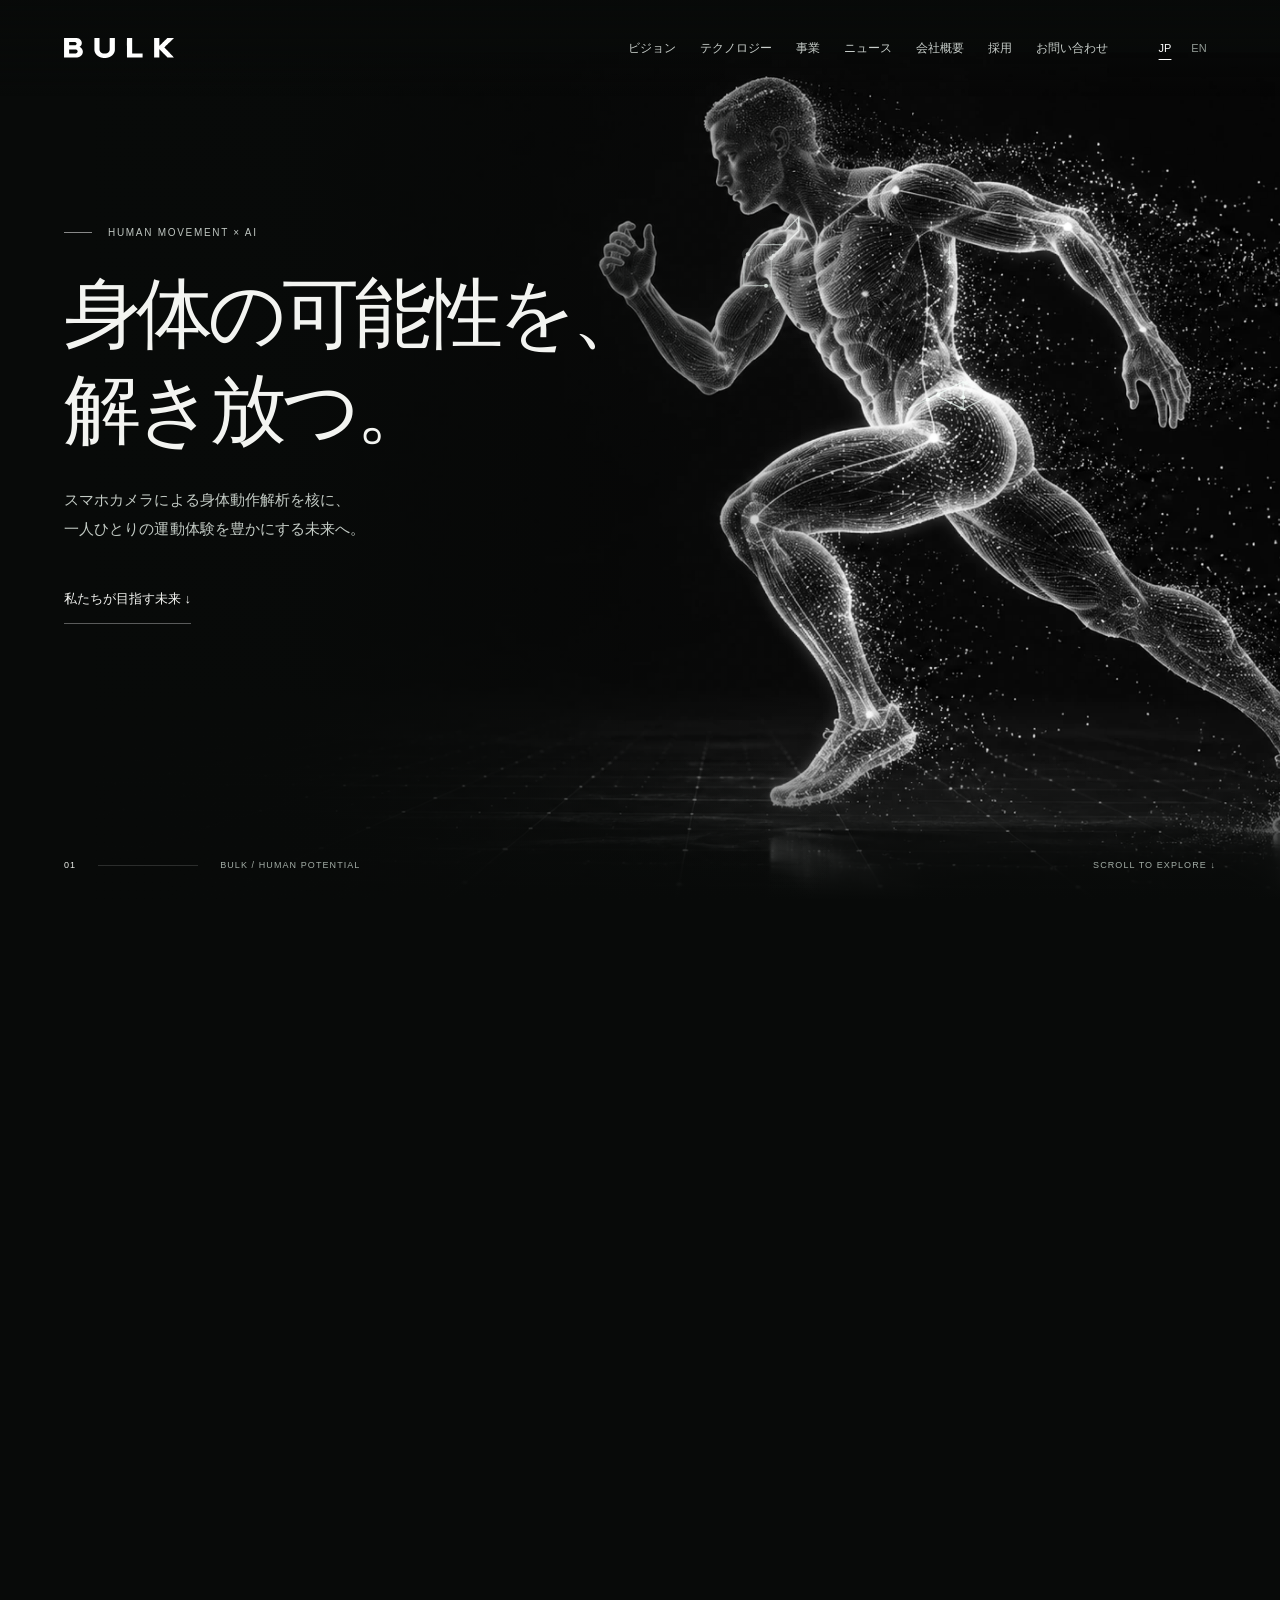
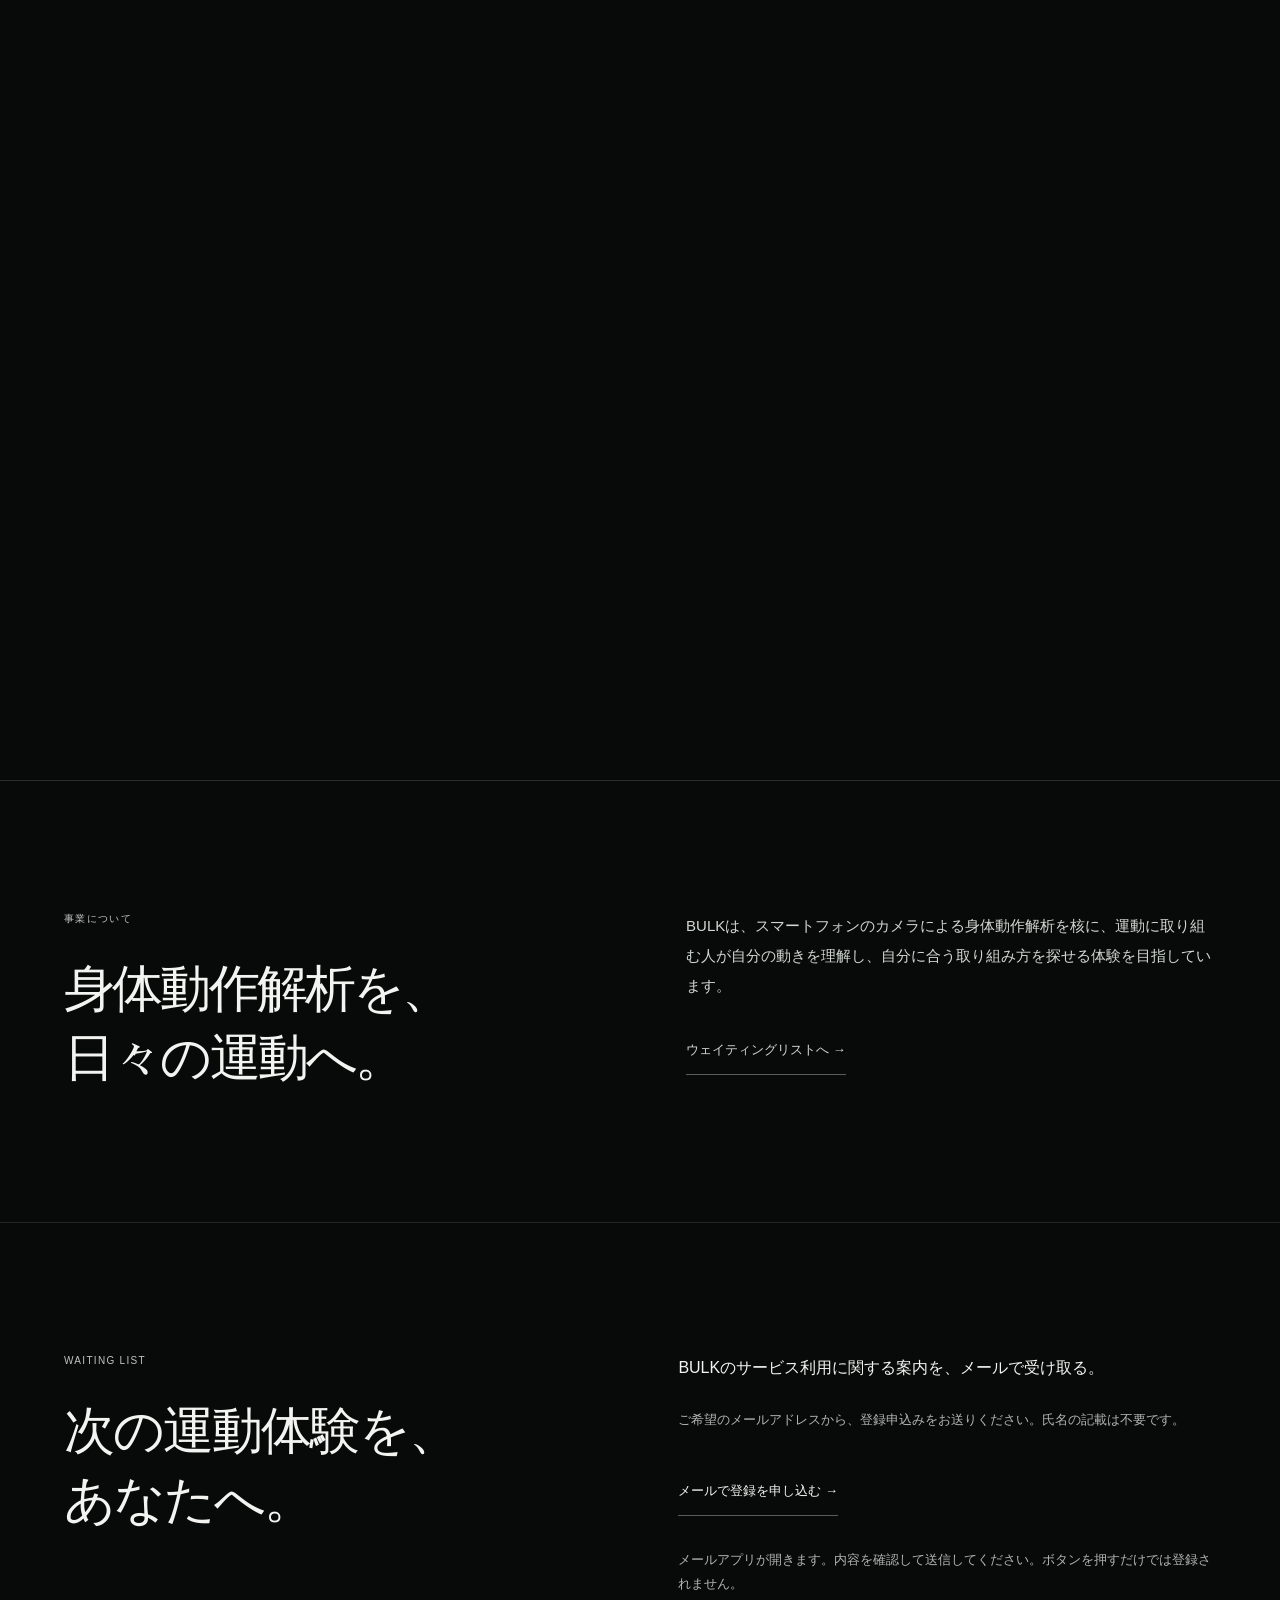
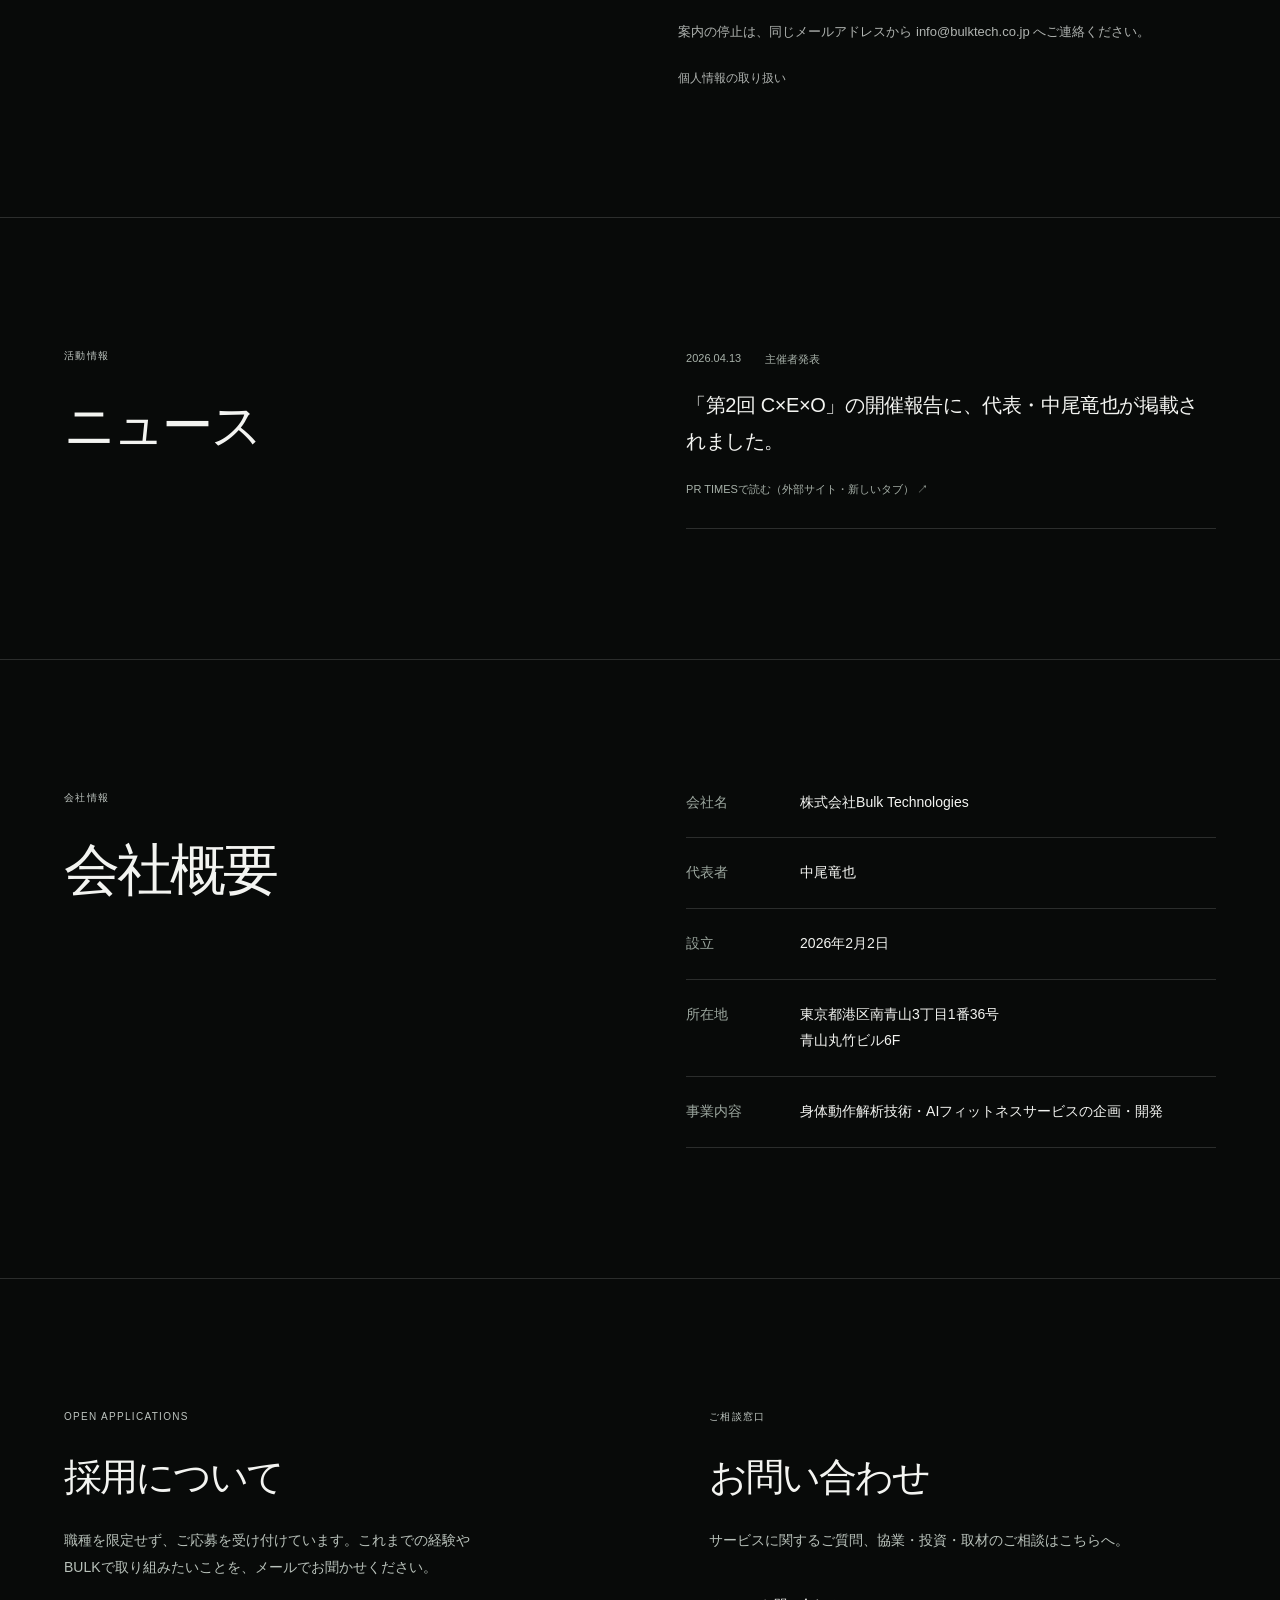
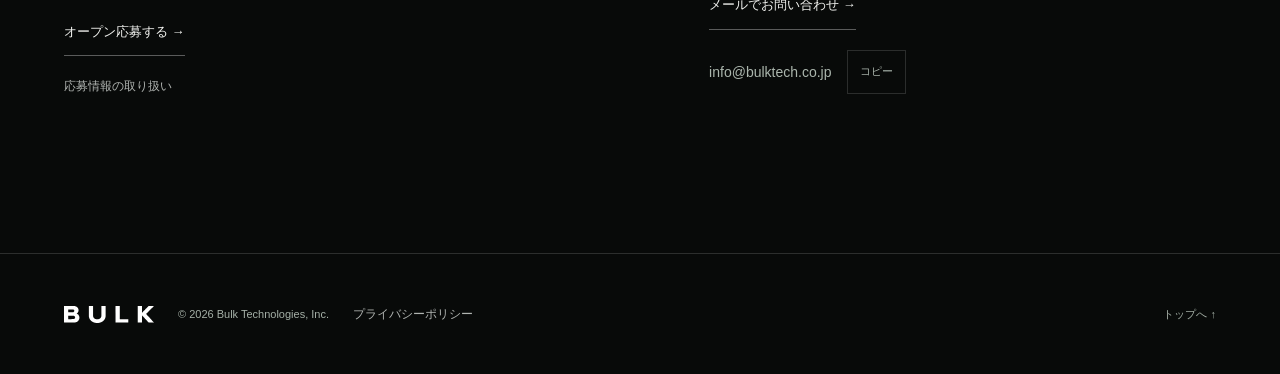
==== index.html @ 30e4d90d "Improve motion cutout edges and responsive framing" ====
<!doctype html>
<html lang="ja">
<head>
<meta charset="utf-8"><meta name="viewport" content="width=device-width,initial-scale=1">
<meta name="robots" content="index,follow"><meta name="theme-color" content="#080a09">
<title>BULK — 身体の可能性を、解き放つ。</title>
<meta name="description" content="株式会社Bulk Technologiesは、スマートフォンのカメラによる身体動作解析を核に、一人ひとりの運動体験を豊かにする未来を目指しています。">
<meta property="og:url" content="https://www.bulktech.co.jp/"><meta property="og:image" content="https://www.bulktech.co.jp/assets/body.webp"><meta property="og:image:alt" content="BULK — Human movement and AI"><meta property="og:type" content="website"><meta property="og:title" content="BULK — 身体の可能性を、解き放つ。"><meta property="og:description" content="株式会社Bulk Technologiesは、スマートフォンのカメラによる身体動作解析を核に、一人ひとりの運動体験を豊かにする未来を目指しています。"><meta property="og:site_name" content="Bulk Technologies"><meta property="og:locale" content="ja_JP">
<link rel="icon" href="assets/logo.svg"><link rel="preload" href="assets/body.webp" as="image">
<link rel="stylesheet" href="direction.css?v=edge-3-waitlist-1"><link rel="canonical" href="https://www.bulktech.co.jp/"></head>
<body>
<a data-ja="本文へ移動" data-en="Skip to content" class="skip" href="#main">本文へ移動</a><header class="site-header"><a class="brand" href="#home" aria-label="BULK トップ" data-ja-aria="BULK トップ" data-en-aria="BULK home"><img src="assets/logo.svg" alt="BULK" width="108" height="22"></a><nav id="navigation" aria-label="メインナビゲーション" data-ja-aria="メインナビゲーション" data-en-aria="Main navigation"><a data-ja="ビジョン" data-en="Vision" href="#vision">ビジョン</a><a data-ja="テクノロジー" data-en="Technology" href="#technology">テクノロジー</a><a data-ja="事業" data-en="Business" href="#business">事業</a><a data-ja="ニュース" data-en="News" href="#news">ニュース</a><a data-ja="会社概要" data-en="Company" href="#company">会社概要</a><a data-ja="採用" data-en="Careers" href="#careers">採用</a><a data-ja="お問い合わせ" data-en="Contact" href="#contact">お問い合わせ</a></nav><div class="header-controls"><div class="language-switch" role="group" aria-label="表示言語" data-ja-aria="表示言語" data-en-aria="Language"><button type="button" data-lang="ja" lang="ja" aria-pressed="true" aria-label="日本語">JP</button><button type="button" data-lang="en" lang="en" aria-pressed="false" aria-label="English">EN</button></div><button class="menu" type="button" aria-label="メニューを開く" aria-expanded="false" aria-controls="navigation"><span></span><span></span></button></div></header>
<main id="main" tabindex="-1">
<section class="experience" id="home" aria-label="BULKが目指す運動体験" data-ja-aria="BULKが目指す運動体験" data-en-aria="The movement experience BULK envisions">
<div class="story-anchor certainty-anchor" id="experience-details"></div><div class="story-anchor technology-anchor" id="technology"></div><div class="story-anchor vision-anchor" id="vision"></div><div class="story-anchor future-anchor" id="product"></div>
<div class="experience-stage">

<div class="scene scene-opening" aria-hidden="true"><img src="assets/body.webp" alt="" fetchpriority="high"><canvas class="hero-light"></canvas><div class="opening-shade"></div></div>
<div class="scene scene-movement" aria-hidden="true"><img src="assets/athlete.webp" alt=""><div class="movement-shade"></div></div>
<div class="scene scene-capture">
<div class="capture-composition" aria-hidden="true">
<img class="capture-photo" src="assets/capture-scene.webp" alt="">
<img class="capture-data" src="assets/capture-analysis.webp" alt="">
<img class="capture-background" src="assets/capture-background-v2.webp" alt="">
<svg class="capture-ground" viewBox="0 0 1672 941" aria-hidden="true"><defs><filter id="ground-blur"><feGaussianBlur stdDeviation="8"/></filter></defs><g filter="url(#ground-blur)" fill="#000"><ellipse cx="1130" cy="747" rx="230" ry="15" opacity=".14"/><ellipse cx="904" cy="747" rx="71" ry="9" opacity=".5"/><ellipse cx="1424" cy="733" rx="38" ry="8" opacity=".44"/></g></svg>
<canvas class="capture-motion" aria-hidden="true"></canvas>
<svg class="capture-map" viewBox="0 0 1672 941" preserveAspectRatio="xMidYMid meet">
<defs><filter id="point-soft"><feGaussianBlur stdDeviation="5"/></filter></defs>
<g class="target-frame"><path d="M 834 135 V 85 H 884 M 1415 85 H 1465 V 135 M 1465 720 V 770 H 1415 M 884 770 H 834 V 720"/></g>
<g class="pose-lines"><path data-phase="0" d="M 1107 253 L 1130 291 L 1150 510" pathLength="1"/><path data-phase="1" d="M 1130 291 L 1044 373 L 1021 298" pathLength="1"/><path data-phase="2" d="M 1150 510 L 950 499 L 925 701 L 858 728" pathLength="1"/><path data-phase="3" d="M 1150 510 L 1254 678 L 1422 674 L 1450 711" pathLength="1"/></g>
<g class="pose-points"><g data-phase="0" transform="translate(1107 253)"><circle class="point-halo" r="9"/><circle class="point" r="4"/><circle class="point-ring" r="12"/></g><g data-phase="0" transform="translate(1130 291)"><circle class="point-halo" r="9"/><circle class="point" r="4"/><circle class="point-ring" r="12"/></g><g data-phase="1" transform="translate(1044 373)"><circle class="point-halo" r="9"/><circle class="point" r="4"/><circle class="point-ring" r="12"/></g><g data-phase="1" transform="translate(1021 298)"><circle class="point-halo" r="9"/><circle class="point" r="4"/><circle class="point-ring" r="12"/></g><g data-phase="2" transform="translate(1150 510)"><circle class="point-halo" r="9"/><circle class="point" r="4"/><circle class="point-ring" r="12"/></g><g data-phase="2" transform="translate(950 499)"><circle class="point-halo" r="9"/><circle class="point" r="4"/><circle class="point-ring" r="12"/></g><g data-phase="3" transform="translate(925 701)"><circle class="point-halo" r="9"/><circle class="point" r="4"/><circle class="point-ring" r="12"/></g><g data-phase="3" transform="translate(1254 678)"><circle class="point-halo" r="9"/><circle class="point" r="4"/><circle class="point-ring" r="12"/></g><g data-phase="3" transform="translate(1422 674)"><circle class="point-halo" r="9"/><circle class="point" r="4"/><circle class="point-ring" r="12"/></g></g><g class="certainty-focus" opacity="0"><circle class="certainty-halo" r="35"/><circle class="certainty-ring" r="24"/><circle class="certainty-dot" r="3"/></g></svg>
</div><div class="capture-shade"></div></div>
<div class="scene scene-analysis-static" aria-hidden="true"><img src="assets/capture-analysis.webp" alt=""></div>

<div class="scene scene-arm" aria-hidden="true"><img src="assets/technology-v2.webp" alt=""><div class="arm-shade"></div></div>
<div class="chapter chapter-opening"><p class="eyebrow">HUMAN MOVEMENT × AI</p><h1 class="" data-ja="身体の可能性を、
解き放つ。" data-en="Unlock human
potential.">身体の可能性を、
解き放つ。</h1><p class="scene-support" data-ja="スマホカメラによる身体動作解析を核に、
一人ひとりの運動体験を豊かにする未来へ。" data-en="Exploring movement analysis through smartphone cameras
to enrich the way we move.">スマホカメラによる身体動作解析を核に、
一人ひとりの運動体験を豊かにする未来へ。</p><a class="text-link opening-link" href="#vision" data-ja="私たちが目指す未来 ↓" data-en="Our vision ↓">私たちが目指す未来 ↓</a></div><div class="chapter chapter-vision"><p class="eyebrow" data-ja="OUR VISION" data-en="OUR VISION">OUR VISION</p><h2 class="" data-ja="身体を動かす時間を、
人生で最も豊かな
時間のひとつに。" data-en="Make movement
one of life’s most
fulfilling experiences.">身体を動かす時間を、
人生で最も豊かな
時間のひとつに。</h2></div><div class="chapter chapter-capture"><p class="eyebrow" data-ja="身体動作解析で目指す体験" data-en="OUR VISION FOR MOVEMENT ANALYSIS">身体動作解析で目指す体験</p><h2 class="" data-ja="あなたの身体に
合う運動を、
確かな手応えとともに。" data-en="Movement that fits your body.
Progress you can feel.">あなたの身体に
合う運動を、
確かな手応えとともに。</h2><p class="scene-support" data-ja="自分の動きを知り、納得して取り組める。
小さな変化を感じながら、運動を楽しめる。
私たちは、そんな体験を目指しています。" data-en="Know your movement. Practice with confidence.
Notice small changes and enjoy being active.
That is the experience we aim to create.">自分の動きを知り、納得して取り組める。
小さな変化を感じながら、運動を楽しめる。
私たちは、そんな体験を目指しています。</p></div><div class="chapter chapter-analysis" aria-hidden="true"></div><div class="chapter chapter-future"><p class="eyebrow" data-ja="私たちが目指す運動体験" data-en="THE EXPERIENCE WE ENVISION">私たちが目指す運動体験</p><h2 class="" data-ja="進化。確信。自由。" data-en="Progress.
Confidence. Freedom.">進化。確信。自由。</h2><dl class="experience-values"><div><dt class="" data-ja="進化" data-en="Progress">進化</dt><dd class="" data-ja="小さな変化を感じ、次の挑戦が楽しみになる。" data-en="Feel small changes. Look forward to your next challenge.">小さな変化を感じ、次の挑戦が楽しみになる。</dd></div><div><dt class="" data-ja="確信" data-en="Confidence">確信</dt><dd class="" data-ja="自分の動きがわかり、納得して取り組める。" data-en="Understand how you move. Practice with confidence.">自分の動きがわかり、納得して取り組める。</dd></div><div><dt class="" data-ja="自由" data-en="Freedom">自由</dt><dd class="" data-ja="種目やペースを、自分に合う形で楽しめる。" data-en="Find the activities and pace you enjoy.">種目やペースを、自分に合う形で楽しめる。</dd></div></dl></div>
<div class="journey" aria-hidden="true"><span class="journey-index"></span><span class="journey-track"></span><span class="journey-label">BULK / HUMAN POTENTIAL</span><span class="journey-end">SCROLL TO EXPLORE ↓</span></div>
</div>
</section>

<section class="business section" id="business" aria-labelledby="business-title">
<div><p class="eyebrow" data-ja="事業について" data-en="OUR BUSINESS">事業について</p><h2 id="business-title" data-ja="身体動作解析を、
日々の運動へ。" data-en="Movement analysis.
Everyday potential.">身体動作解析を、
日々の運動へ。</h2></div>
<div class="business-copy"><p data-ja="BULKは、スマートフォンのカメラによる身体動作解析を核に、運動に取り組む人が自分の動きを理解し、自分に合う取り組み方を探せる体験を目指しています。" data-en="BULK centers on movement analysis through smartphone cameras. We aim to help people who exercise understand how they move and explore an approach that suits them.">BULKは、スマートフォンのカメラによる身体動作解析を核に、運動に取り組む人が自分の動きを理解し、自分に合う取り組み方を探せる体験を目指しています。</p>

<a class="text-link service-link" href="#waitlist" data-ja="ウェイティングリストへ →" data-en="Join the waiting list →">ウェイティングリストへ →</a></div></section>
<section class="waitlist section" id="waitlist" aria-labelledby="waitlist-title"><div><p class="eyebrow">WAITING LIST</p><h2 id="waitlist-title" data-ja="次の運動体験を、
あなたへ。" data-en="Your next
movement experience.">次の運動体験を、
あなたへ。</h2></div><div class="waitlist-copy"><p data-ja="BULKのサービス利用に関する案内を、メールで受け取る。" data-en="Receive email updates about access to BULK services.">BULKのサービス利用に関する案内を、メールで受け取る。</p><p class="waitlist-detail" data-ja="ご希望のメールアドレスから、登録申込みをお送りください。氏名の記載は不要です。" data-en="Send a registration request from the email address where you would like to receive updates. No name is required.">ご希望のメールアドレスから、登録申込みをお送りください。氏名の記載は不要です。</p><a class="text-link waitlist-link" href="mailto:info@bulktech.co.jp?subject=BULK%20waiting%20list&amp;body=Please%20add%20this%20email%20address%20to%20the%20BULK%20waiting%20list%20for%20service%20access%20updates." data-ja="メールで登録を申し込む →" data-en="Request registration by email →">メールで登録を申し込む →</a><p class="waitlist-detail" data-ja="メールアプリが開きます。内容を確認して送信してください。ボタンを押すだけでは登録されません。" data-en="Your email app will open. Review and send the message. Clicking the button alone does not register you.">メールアプリが開きます。内容を確認して送信してください。ボタンを押すだけでは登録されません。</p><p class="waitlist-detail" data-ja="案内の停止は、同じメールアドレスから info@bulktech.co.jp へご連絡ください。" data-en="To stop these updates, contact info@bulktech.co.jp from the same email address.">案内の停止は、同じメールアドレスから info@bulktech.co.jp へご連絡ください。</p><a class="privacy-link" href="privacy.html" data-ja="個人情報の取り扱い" data-en="How we handle personal information">個人情報の取り扱い</a></div></section>
<section class="news section" id="news" aria-labelledby="news-title"><div><p class="eyebrow" data-ja="活動情報" data-en="UPDATES">活動情報</p><h2 id="news-title" data-ja="ニュース" data-en="News">ニュース</h2></div><div class="news-list">
<a class="news-item" href="https://prtimes.jp/main/html/rd/p/000000009.000170597.html" target="_blank" rel="noopener noreferrer"><div class="news-meta"><time datetime="2026-04-13">2026.04.13</time><span data-ja="主催者発表" data-en="Organizer announcement">主催者発表</span></div><h3 data-ja="「第2回 C×E×O」の開催報告に、代表・中尾竜也が掲載されました。" data-en="Tatsuya Nakao featured in the organizer’s report on the 2nd C×E×O business contest.">「第2回 C×E×O」の開催報告に、代表・中尾竜也が掲載されました。</h3><span class="news-source" data-ja="PR TIMESで読む（外部サイト・新しいタブ） ↗" data-en="Read on PR TIMES (external site, new tab) ↗">PR TIMESで読む（外部サイト・新しいタブ） ↗</span></a>
</div></section>
<section class="company section" data-reveal id="company"><p data-ja="会社情報" data-en="COMPANY" class="eyebrow">会社情報</p><div class="company-intro"><h2 data-ja="会社概要" data-en="Company profile" >会社概要</h2></div><div class="company-details"><dl><div><dt data-ja="会社名" data-en="Company name" >会社名</dt><dd data-ja="株式会社Bulk Technologies" data-en="Bulk Technologies, Inc." >株式会社Bulk Technologies</dd></div><div><dt data-ja="代表者" data-en="Representative" >代表者</dt><dd data-ja="中尾竜也" data-en="Tatsuya Nakao" >中尾竜也</dd></div><div><dt data-ja="設立" data-en="Established" >設立</dt><dd data-ja="2026年2月2日" data-en="February 2, 2026" >2026年2月2日</dd></div><div><dt data-ja="所在地" data-en="Address" >所在地</dt><dd data-ja="東京都港区南青山3丁目1番36号
青山丸竹ビル6F" data-en="Aoyama Marutake Building 6F
3-1-36 Minami-Aoyama, Minato-ku, Tokyo, Japan" >東京都港区南青山3丁目1番36号
青山丸竹ビル6F</dd></div><div><dt data-ja="事業内容" data-en="Business activities" >事業内容</dt><dd data-ja="身体動作解析技術・AIフィットネスサービスの企画・開発" data-en="Planning and development of movement analysis technology and AI-powered fitness services" >身体動作解析技術・AIフィットネスサービスの企画・開発</dd></div></dl></div></section>
<section class="contact section" data-reveal><div id="careers"><p data-ja="OPEN APPLICATIONS" data-en="OPEN APPLICATIONS" class="eyebrow">OPEN APPLICATIONS</p><h2 data-ja="採用について" data-en="Careers" >採用について</h2><p data-ja="職種を限定せず、ご応募を受け付けています。これまでの経験やBULKで取り組みたいことを、メールでお聞かせください。" data-en="We welcome applications across disciplines. Email us about your experience and what you would like to work on at BULK." class="contact-note">職種を限定せず、ご応募を受け付けています。これまでの経験やBULKで取り組みたいことを、メールでお聞かせください。</p><a data-ja="オープン応募する →" data-en="Send an open application →" class="text-link career-link" href="mailto:info@bulktech.co.jp?subject=BULK%20%E6%8E%A1%E7%94%A8%E3%81%AB%E3%81%A4%E3%81%84%E3%81%A6">オープン応募する →</a><p><a class="privacy-link" href="privacy.html" data-ja="応募情報の取り扱い" data-en="How we handle application information">応募情報の取り扱い</a></p></div><div id="contact"><p data-ja="ご相談窓口" data-en="CONTACT" class="eyebrow">ご相談窓口</p><h2 data-ja="お問い合わせ" data-en="Contact" >お問い合わせ</h2><p data-ja="サービスに関するご質問、協業・投資・取材のご相談はこちらへ。" data-en="For service questions, partnerships, investment or press inquiries, please get in touch." class="contact-note">サービスに関するご質問、協業・投資・取材のご相談はこちらへ。</p><a data-ja="メールでお問い合わせ →" data-en="Email us →" class="text-link" href="mailto:info@bulktech.co.jp">メールでお問い合わせ →</a><div class="email-address"><a href="mailto:info@bulktech.co.jp">info@bulktech.co.jp</a><button data-ja="コピー" data-en="Copy" type="button" class="copy-email" aria-label="メールアドレスをコピー" data-ja-aria="メールアドレスをコピー" data-en-aria="Copy email address">コピー</button></div><p class="copy-status" role="status" aria-live="polite"></p></div></section></main><footer><a class="footer-brand" href="#home" aria-label="BULK トップへ" data-ja-aria="BULK トップへ" data-en-aria="BULK home"><img src="assets/logo.svg" alt="BULK" width="110" height="22"></a><span>© 2026 Bulk Technologies, Inc.</span><a class="privacy-link" href="privacy.html" data-ja="プライバシーポリシー" data-en="Privacy policy">プライバシーポリシー</a><a data-ja="トップへ ↑" data-en="Back to top ↑" href="#home" class="back-top">トップへ ↑</a></footer>
<script src="language.js?v=waitlist-1"></script>
<script src="body-motion.js?v=edge-3"></script>
<script src="experience.js?v=fit-2"></script>
<script src="hero-light.js?v=body-only-6"></script>
</body></html>
---- direction.css ----
:root{--bg:#080a09;--fg:#f3f4f1;--muted:#a5ada8;--line:#ffffff25;--gutter:clamp(24px,5vw,96px)}
*{box-sizing:border-box}html{scroll-behavior:smooth;scroll-padding-top:108px}body{margin:0;background:var(--bg);color:var(--fg);font-family:'Helvetica Neue',Arial,'Hiragino Sans',Meiryo,sans-serif;-webkit-font-smoothing:antialiased}a{color:inherit;text-decoration:none}button{font:inherit;color:inherit}img,svg{display:block}img{max-width:100%}button,a{-webkit-tap-highlight-color:transparent}a:focus-visible,button:focus-visible{outline:1px solid white;outline-offset:7px}::selection{background:#f3f4f1;color:#080a09}.skip{position:fixed;z-index:100;top:-70px;left:20px;background:white;color:black;padding:15px}.skip:focus{top:15px}#main:focus{outline:none}
.site-header{position:fixed;inset:0 0 auto;z-index:20;display:flex;align-items:center;height:96px;padding:0 var(--gutter);gap:40px;background:linear-gradient(#080a09da,transparent);transition:background .35s}.site-header.is-scrolled{background:#080a09e6;backdrop-filter:blur(18px)}.brand{padding:12px 0;margin-right:auto}.brand img,.footer-brand img{width:110px;height:auto;filter:brightness(0) invert(1)}nav{display:flex;gap:24px;align-items:center}nav a{display:flex;align-items:center;min-height:44px;font-size:12px;color:#c8ceca;transition:color .2s}nav a:hover{color:#fff}.header-controls{display:flex;gap:12px;align-items:center}.language-switch{display:flex}.language-switch button{border:0;background:none;min-width:34px;min-height:44px;padding:8px;font-size:11px;color:#929b95;cursor:pointer}.language-switch button[aria-pressed=true]{color:#fff;text-decoration:underline;text-underline-offset:7px}.menu{display:none}
h1,h2,p{margin:0}h1,h2{font-weight:500;letter-spacing:-.055em}.chapter h1,.chapter h2,dd{white-space:pre-line}.eyebrow{display:flex;align-items:center;gap:16px;font-size:10px;line-height:1.5;font-weight:500;letter-spacing:.13em;color:#bec5c0;margin-bottom:28px}.chapter .eyebrow:before{content:'';width:28px;height:1px;background:#ffffff85;flex-shrink:0}.scene-support{font-size:15px;line-height:1.9;font-weight:400;color:#c3cbc5;white-space:pre-line;margin-top:28px;letter-spacing:.005em}.text-link{display:inline-flex;align-items:center;min-height:48px;font-size:13px;line-height:1.7;border-bottom:1px solid #ffffff55;padding:12px 0;transition:border-color .2s}.text-link:hover{border-color:#fff}.opening-link{margin-top:32px}
.experience{position:relative}.experience-stage{position:relative;isolation:isolate}.scene{background:var(--bg);overflow:hidden}.scene>img{width:100%;height:100%;object-fit:cover}.scene-opening{height:100svh;min-height:660px}.scene-opening>img{position:absolute;left:9%;top:0;width:100%;max-width:none;height:100%;object-fit:cover;object-position:62% center;transform-origin:68% 50%;filter:grayscale(1)}.opening-shade{position:absolute;inset:0;pointer-events:none;background:linear-gradient(90deg,var(--bg) 0%,#080a09f5 22%,#080a0970 46%,transparent 66%),linear-gradient(0deg,var(--bg),transparent 16%)}.hero-light{position:absolute;inset:0;width:100%;height:100%;pointer-events:none;mix-blend-mode:screen}
.chapter{position:relative;padding:72px var(--gutter)}.chapter h2{font-size:clamp(34px,3.45vw,60px);line-height:1.28;max-width:13em}.chapter-opening h1{font-size:clamp(56px,6.05vw,108px);line-height:1.24;letter-spacing:-.065em;max-width:11em}.chapter-opening .scene-support{max-width:29em;font-size:15px;line-height:1.95}.chapter-opening>.eyebrow{letter-spacing:.17em;font-size:10px;margin-bottom:25px}.chapter-vision h2{font-size:clamp(44px,5.1vw,84px);line-height:1.34;max-width:13em;letter-spacing:-.055em}.chapter-capture h2{font-size:clamp(30px,3.3vw,54px);max-width:12em;line-height:1.32}.chapter-capture .scene-support{font-size:14px;line-height:2;max-width:32em}.chapter-capture .eyebrow{margin-bottom:25px}.chapter-future h2{font-size:clamp(44px,4.7vw,80px);line-height:1.25}
.scene-movement{position:relative;height:100svh;min-height:620px}.scene-movement>img{object-position:65% center;filter:grayscale(1) brightness(.6)}.movement-shade{position:absolute;inset:0;background:linear-gradient(90deg,#080a09d9,transparent 90%),linear-gradient(0deg,var(--bg),transparent 30%)}
.capture-composition{position:relative;aspect-ratio:1672/941;isolation:isolate;max-width:none;mask-image:linear-gradient(90deg,transparent 25%,#000 48%,#000 90%,transparent 100%);-webkit-mask-image:linear-gradient(90deg,transparent 25%,#000 48%,#000 90%,transparent 100%)}.capture-composition>img{position:absolute;inset:0;width:100%;height:100%;object-fit:fill}.capture-photo{filter:grayscale(1) brightness(.86)}.capture-data{opacity:0}.capture-map{position:absolute;inset:0;width:100%;height:100%;fill:none;overflow:visible}.target-frame{opacity:0;stroke:#fff;stroke-width:1}.pose-lines path{stroke:#fff;stroke-width:2;stroke-linecap:round;stroke-linejoin:round;stroke-dasharray:1;stroke-dashoffset:1;opacity:0}.pose-points>g{opacity:0}.point{fill:#fff}.point-halo{fill:#fff;opacity:.25;filter:url(#point-soft)}.point-ring{stroke:#fff;stroke-width:.8;opacity:.5}.capture-shade{position:absolute;inset:0;pointer-events:none;background:linear-gradient(0deg,var(--bg),transparent 24%),linear-gradient(180deg,var(--bg) 8%,transparent 30%)}.capture-motion,.capture-ground{position:absolute;inset:0;width:100%;height:100%;max-width:none;display:none}.capture-composition>.capture-background{display:none;filter:grayscale(1) brightness(.73)}.has-motion-map .capture-motion,.has-motion-map .capture-ground,.has-motion-map>.capture-background{display:block}.has-motion-map>.capture-photo,.has-motion-map>.capture-data{visibility:hidden}.concept-note{position:absolute;z-index:2;right:var(--gutter);bottom:78px;max-width:45em;font-size:11px;line-height:1.6;color:#abb5ae}.certainty-focus{fill:none;pointer-events:none}.certainty-halo{fill:#fff;opacity:.045}.certainty-ring{stroke:#fff;stroke-width:1;opacity:.8}.certainty-dot{fill:#fff}
.scene-arm{position:relative;height:100svh;min-height:600px}.scene-arm>img{position:absolute;bottom:6%;left:27%;width:85%;height:80%;max-width:none;object-fit:contain;filter:grayscale(1) brightness(.83);mask-image:linear-gradient(0deg,transparent,#000 18%,#000 85%,transparent);-webkit-mask-image:linear-gradient(0deg,transparent,#000 18%,#000 85%,transparent)}.arm-shade{position:absolute;inset:0;background:linear-gradient(90deg,var(--bg),#080a09a0 36%,transparent 72%)}.scene-analysis-static,.chapter-analysis{display:none}
.motion .experience{height:620svh}.motion .experience-stage{position:sticky;top:0;height:100svh;min-height:560px;overflow:hidden}.motion .scene{position:absolute;inset:0;height:100%;min-height:0;will-change:opacity,transform}.motion .scene-capture,.motion .scene-movement,.motion .scene-arm{opacity:0}.motion .chapter{position:absolute;z-index:3;left:var(--gutter);right:var(--gutter);padding:0;background:none;will-change:opacity,transform}.motion .chapter-opening{top:25%}.motion .chapter-vision{top:25%;left:12%;opacity:0}.motion .chapter-capture{top:23%;right:57%;opacity:0}.motion .chapter-future{top:25%;opacity:0}.motion .capture-composition{position:absolute;left:14%;right:auto;top:58%;width:90%;transform:translateY(-50%);will-change:transform}.story-anchor{position:absolute;width:1px;height:1px;pointer-events:none;scroll-margin-top:-72px}.technology-anchor{top:calc(520svh * .57)}.vision-anchor{top:calc(520svh * .25)}.certainty-anchor{top:calc(520svh * .72)}.future-anchor{top:calc(520svh * .95)}
.journey{position:absolute;z-index:5;bottom:30px;left:var(--gutter);right:var(--gutter);display:flex;align-items:center;gap:22px;font-size:9px;letter-spacing:.12em;color:#a3ada6;pointer-events:none}.journey-label{min-width:110px}.journey-track{width:100px;height:1px;background:#ffffff25}.journey-track:after{content:'';display:block;width:100%;height:1px;background:#f2f5f0;transform:scaleX(var(--journey-progress,0));transform-origin:left}.journey-end{margin-left:auto}.journey-index{font-variant-numeric:tabular-nums;color:#edf0eb}.journey-index:after{content:'01';}.experience-stage[data-chapter='2'] .journey-index:after{content:'02'}.experience-stage[data-chapter='3'] .journey-index:after{content:'03'}.experience-stage[data-chapter='4'] .journey-index:after{content:'04'}
.experience-values{margin:38px 0 0;width:min(470px,40vw)}dl{margin:0}dl>div{display:grid;grid-template-columns:90px 1fr;gap:24px;padding:22px 0;border-bottom:1px solid var(--line);font-size:14px;line-height:1.85}dt{color:#9ca79f}dd{margin:0;overflow-wrap:anywhere}.experience-values>div{grid-template-columns:64px 1fr;padding:16px 0;font-size:13px}.experience-values dt{color:#fff}.experience-values dd{color:#b8c3bb}.section{padding:130px var(--gutter)}.company{display:grid;grid-template-columns:1fr 1fr;gap:0 8%;position:relative;border-top:1px solid var(--line)}.company>.eyebrow{grid-column:1;grid-row:1}.company-intro{grid-column:1;grid-row:2}.company h2{font-size:clamp(40px,4.4vw,72px);line-height:1.3}.company-details{grid-column:2;grid-row:1/4}.company-details dl>div:first-child{padding-top:0}.contact{display:grid;grid-template-columns:1fr 1fr;gap:12%;border-top:1px solid var(--line)}.contact h2{font-size:clamp(34px,3vw,48px);margin-bottom:24px}.contact-note{font-size:14px;line-height:1.9;color:#b9c2bb;max-width:30em}.contact .text-link{margin-top:28px}.contact>div{scroll-margin-top:120px;min-width:0}.email-address{display:flex;align-items:center;gap:15px;flex-wrap:wrap;margin-top:20px;font-size:14px;color:#abb6ad}.copy-email{min-width:50px;min-height:44px;border:1px solid var(--line);background:none;font-size:11px;padding:8px 12px;cursor:pointer}.copy-status{min-height:1.8em;font-size:12px;color:#a5b0a7;margin-top:8px}.footer-brand img{width:90px}footer{display:flex;align-items:center;gap:40px;padding:38px var(--gutter);border-top:1px solid var(--line);font-size:11px;color:#a5b0a7}.back-top{margin-left:auto;min-height:44px;display:flex;align-items:center}.motion [data-reveal]{opacity:var(--reveal-opacity,1);transform:translateY(var(--reveal-y,0px))}.motion [data-reveal]:focus-within{opacity:1;transform:none}
html[lang=en] h1,html[lang=en] h2{letter-spacing:-.05em}html[lang=en] .chapter-opening h1{font-size:clamp(64px,7vw,118px);line-height:1.02}html[lang=en] .chapter-capture h2{font-size:clamp(34px,3.5vw,57px);line-height:1.12}html[lang=en] .chapter-vision h2{line-height:1.15}html[lang=en] .company dl>div{grid-template-columns:112px 1fr}
@media(min-width:701px) and (max-width:1100px){.site-header{padding-inline:24px;gap:20px}nav{gap:14px}nav a{font-size:11px}.brand img{width:90px}.chapter-opening h1{font-size:5.9vw}.chapter-opening .scene-support{font-size:14px}.motion .chapter-capture{right:52%}.chapter-capture h2{font-size:3.2vw}.chapter-capture .scene-support{font-size:13px}.motion .chapter-vision{left:var(--gutter)}}
@media(max-width:700px){
 html{scroll-padding-top:90px}.site-header{height:78px;gap:12px}.brand img{width:88px}.header-controls{gap:6px}.menu{display:flex;flex-direction:column;justify-content:center;gap:6px;width:44px;height:44px;padding:10px;border:0;background:none}.menu span{width:24px;height:1px;background:#fff;transition:transform .2s}.menu[aria-expanded=true] span:first-child{transform:translateY(3.5px) rotate(45deg)}.menu[aria-expanded=true] span:last-child{transform:translateY(-3.5px) rotate(-45deg)}nav{display:none;position:absolute;top:78px;left:0;right:0;padding:12px var(--gutter) 24px;background:#080a09fb;border-bottom:1px solid var(--line)}nav.open{display:flex;flex-direction:column;align-items:stretch;gap:0}nav a{font-size:16px;min-height:52px;border-bottom:1px solid #ffffff14}.language-switch button{font-size:11px}
 .motion .experience{height:590svh}.motion .experience-stage{min-height:540px}.motion .chapter-opening{top:15%}.chapter-opening>.eyebrow{font-size:9px;margin-bottom:20px;gap:10px}.chapter-opening>.eyebrow:before{width:18px}.chapter-opening h1{font-size:clamp(32px,10vw,46px);line-height:1.27;letter-spacing:-.065em;max-width:10em}.chapter-opening .scene-support{font-size:13px;line-height:1.85;margin-top:20px;max-width:25em}.opening-link{font-size:12px;margin-top:15px;min-height:44px}.scene-opening>img{left:0;top:30%;height:70%;width:100%;object-position:65% center;transform-origin:66% 55%}.opening-shade{background:linear-gradient(180deg,var(--bg) 0%,#080a09fa 24%,#080a0980 42%,transparent 58%),linear-gradient(0deg,var(--bg),transparent 15%)}
 .motion .chapter-vision{left:var(--gutter);top:29%}.chapter-vision h2{font-size:clamp(30px,9.1vw,43px);line-height:1.38}.scene-movement>img{object-position:56% center;filter:grayscale(1) brightness(.5)}.movement-shade{background:linear-gradient(90deg,#080a09a0,transparent),linear-gradient(0deg,var(--bg),transparent 35%)}
 .motion .chapter-capture{top:13%;right:var(--gutter)}.chapter .eyebrow{font-size:10px;line-height:1.6;margin-bottom:18px;gap:10px}.chapter-capture h2{font-size:clamp(25px,6.9vw,32px);line-height:1.33;max-width:13em}.chapter-capture .scene-support{font-size:13px;line-height:1.8;margin-top:18px;max-width:28em}.capture-composition{mask-image:linear-gradient(90deg,transparent 22%,#000 36%,#000 89%,transparent);-webkit-mask-image:linear-gradient(90deg,transparent 22%,#000 36%,#000 89%,transparent)}.capture-shade{background:linear-gradient(180deg,var(--bg),#080a09dd 30%,transparent 53%),linear-gradient(0deg,var(--bg),transparent 20%)}.concept-note{left:var(--gutter);right:var(--gutter);bottom:58px;font-size:10px;line-height:1.6;max-width:34em}.journey{bottom:22px;gap:14px;font-size:8px}.journey-track{width:58px}.journey-label{min-width:0}.journey-end{font-size:8px;letter-spacing:.08em}
 .motion .chapter-future{top:15%}.chapter-future h2{font-size:clamp(32px,9vw,44px);line-height:1.3}.experience-values{width:100%;max-width:400px;margin-top:28px}.experience-values>div{grid-template-columns:48px 1fr;gap:16px;font-size:12px;padding:14px 0}.scene-arm>img{left:0;width:115%;height:50%;bottom:4%;opacity:.8}.arm-shade{background:linear-gradient(180deg,var(--bg) 30%,#080a0988 57%,transparent 90%)}
 .story-anchor{scroll-margin-top:-54px}.technology-anchor{top:calc(490svh * .57)}.vision-anchor{top:calc(490svh * .25)}.certainty-anchor{top:calc(490svh * .72)}.future-anchor{top:calc(490svh * .95)}.section{padding:80px var(--gutter)}.company{display:block}.company-intro{margin-bottom:36px}.company h2{font-size:40px}.company-details dl>div:first-child{padding-top:20px;border-top:1px solid var(--line)}.company dl>div{grid-template-columns:65px 1fr;gap:14px;font-size:14px}.contact{display:block}.contact>div+div{border-top:1px solid var(--line);margin-top:65px;padding-top:55px}.contact h2{font-size:34px}.contact .eyebrow,.company>.eyebrow{margin-bottom:20px}footer{gap:24px;flex-wrap:wrap;font-size:10px}.footer-brand img{width:75px}
 html[lang=en] .chapter-opening h1{font-size:clamp(42px,12vw,58px);line-height:1.02;max-width:8em}html[lang=en] .chapter-opening .scene-support{max-width:23em}html[lang=en] .chapter-capture h2{font-size:clamp(26px,7.4vw,34px);line-height:1.1;max-width:13em}html[lang=en] .chapter-capture .scene-support{font-size:12px;line-height:1.75}html[lang=en] .chapter-vision h2{font-size:clamp(34px,9.5vw,46px)}html[lang=en] .experience-values>div{grid-template-columns:64px 1fr}html[lang=en] .company dl>div{grid-template-columns:92px 1fr;gap:14px}
}
@media(max-width:700px) and (max-height:700px){.motion .chapter-opening{top:18%}.chapter-opening>.eyebrow{margin-bottom:14px}.chapter-opening h1{font-size:clamp(30px,9.5vw,40px)}.chapter-opening .scene-support{margin-top:16px;font-size:12px}.opening-link{margin-top:10px}.scene-opening>img{top:34%;height:66%;object-position:63% center}.motion .chapter-capture{top:17%}.chapter-capture .eyebrow{margin-bottom:12px}.chapter-capture h2{font-size:25px}.chapter-capture .scene-support{font-size:12px;line-height:1.7;margin-top:14px}.concept-note{font-size:10px;bottom:50px}.journey{bottom:18px}html[lang=en] .chapter-opening h1{font-size:42px}html[lang=en] .chapter-capture h2{font-size:25px}html[lang=en] .chapter-capture .scene-support{font-size:12px}.journey-end{display:none}}
@media(min-width:701px) and (max-height:700px){.motion .chapter-opening{top:23%}.chapter-opening h1{font-size:5.2vw}.chapter-opening>.eyebrow{margin-bottom:16px}.chapter-opening .scene-support{margin-top:18px}.opening-link{margin-top:18px}.motion .chapter-capture{top:24%}.chapter-capture h2{font-size:3vw}.chapter-capture .scene-support{margin-top:18px}}
@media(prefers-reduced-motion:reduce){html{scroll-behavior:auto}*,*:before,*:after{animation:none!important;transition:none!important}.experience-stage{display:grid;grid-template-columns:1fr}.experience-stage>.scene,.experience-stage>.chapter{grid-column:1}.experience-stage>.scene{position:relative;height:100svh;min-height:700px}.scene-opening,.chapter-opening{grid-row:1}.scene-movement,.chapter-vision{grid-row:2}.scene-capture,.chapter-capture{grid-row:3}.scene-arm,.chapter-future{grid-row:4}.experience-stage>.chapter{align-self:center;z-index:3}.chapter-capture{align-self:start!important;padding-top:120px;max-width:48%}.capture-composition{position:absolute;top:55%;width:90%;left:14%;transform:translateY(-50%)}.capture-motion,.capture-ground,.capture-background,.hero-light,.capture-data,.capture-map,.journey{display:none!important}.has-motion-map>.capture-photo{visibility:visible}.story-anchor{position:relative;top:auto;scroll-margin-top:105px}.chapter-vision{padding-left:12%}.concept-note{bottom:25px}}
@media(max-width:700px) and (prefers-reduced-motion:reduce){.experience-stage>.scene{min-height:800px}.experience-stage>.chapter{padding:100px var(--gutter);align-self:start}.chapter-opening{padding-top:140px!important}.chapter-vision{padding-top:240px!important}.chapter-capture{max-width:none}.scene-capture .capture-composition{width:200%;left:-89%;top:70%}.scene-capture .capture-shade{background:linear-gradient(180deg,var(--bg),transparent 55%)}.concept-note{bottom:20px}.chapter-future{padding-top:100px!important}}

/* Dissolve the photograph edge into the shared stage, without a panel boundary. */
.capture-composition:after{content:"";position:absolute;inset:-1px;pointer-events:none;background:linear-gradient(180deg,var(--bg),transparent 18%,transparent 79%,var(--bg));z-index:2}
/* Give type and artwork independent breathing room on the opening frame. */
@media(min-width:701px){.scene-opening>img{top:7%;height:93%}}
@media(max-width:700px){.scene-opening>img{top:43%;height:57%}.opening-shade{background:linear-gradient(180deg,var(--bg) 0%,var(--bg) 35%,#080a0988 45%,transparent 57%),linear-gradient(0deg,var(--bg),transparent 15%)}}
@media(max-width:700px) and (max-height:700px){.scene-opening>img{top:49%;height:51%}.chapter-opening>.eyebrow{font-size:8px}.opening-shade{background:linear-gradient(180deg,var(--bg) 0%,var(--bg) 42%,#080a0970 52%,transparent 63%),linear-gradient(0deg,var(--bg),transparent 13%)}}

@media(max-width:700px){.scene-arm>img{height:auto;aspect-ratio:1672/941;bottom:12%;mask-image:linear-gradient(180deg,transparent,#000 20%,#000 75%,transparent);-webkit-mask-image:linear-gradient(180deg,transparent,#000 20%,#000 75%,transparent)}.concept-note{font-size:11px}}

@media(max-width:700px){.opening-link{border-bottom:0}.journey{font-size:9px;letter-spacing:.08em}.journey-end{display:none}}
/* Corporate information: direct access without changing the cinematic sequence. */
.business,.news{display:grid;grid-template-columns:1fr 1fr;gap:8%;border-top:1px solid var(--line);scroll-margin-top:0}.business h2,.news h2{font-size:clamp(36px,4vw,64px);line-height:1.35;white-space:pre-line}.business-copy{font-size:15px;line-height:2;color:#d1d8d2}.business-concept{font-size:12px;line-height:1.9;color:#a7b1a9;margin-top:24px}.business-copy .text-link{margin-top:26px}.news-meta{display:flex;gap:24px;font-size:11px;color:#a7b1a9}.news-item{display:block;padding:4px 0 28px;border-bottom:1px solid var(--line)}.news-item h3{font-size:20px;font-weight:400;line-height:1.8;letter-spacing:-.02em;margin:20px 0}.news-source{font-size:11px;line-height:1.8;color:#a7b1a9}.news-item:hover h3{text-decoration:underline;text-underline-offset:5px}.concept-note{max-width:52em}
@media(min-width:701px) and (max-width:1100px){.site-header{gap:14px}.site-header nav{gap:11px}.site-header nav a{font-size:11px}.header-controls{gap:0}.brand img{width:82px}}
@media(max-width:700px){.business,.news{display:block}.business h2,.news h2{font-size:34px}.business-copy,.news-list{margin-top:35px}.business-copy{font-size:14px}.news-item h3{font-size:18px}.news-meta{gap:18px}.concept-note{bottom:55px;font-size:10px;max-width:none}}

/* Email-based waiting-list requests */
.waitlist{display:grid;grid-template-columns:1fr 1fr;gap:6vw;border-top:1px solid #242625}.waitlist h2{white-space:pre-line;font-size:clamp(32px,4vw,58px);line-height:1.35;letter-spacing:-.04em}.waitlist-copy>p{font-size:16px;line-height:1.9}.waitlist-copy .waitlist-detail{font-size:13px;line-height:1.85;color:#b0b4b1;margin:24px 0}.waitlist-link{margin:12px 0 8px}.privacy-link{font-size:12px;color:#b0b4b1;text-underline-offset:5px}.contact .privacy-link{display:inline-block;margin-top:22px}footer{flex-wrap:wrap;gap:24px}@media(max-width:700px){.waitlist{display:block}.waitlist-copy{margin-top:36px}.waitlist h2{font-size:34px}.waitlist-copy>p{font-size:15px}}

/* Keep the crown and cutout edge clear: no gradient crosses the person. */
.scene-capture .capture-shade,.scene-capture .capture-composition:after{display:none}
.scene-capture .capture-composition{mask-image:none;-webkit-mask-image:none}
.scene-capture .capture-background{mask-image:linear-gradient(90deg,transparent,#000 30%,#000 85%,transparent);-webkit-mask-image:linear-gradient(90deg,transparent,#000 30%,#000 85%,transparent)}
@media(prefers-reduced-motion:reduce){.scene-capture .capture-composition{width:min(90vw,125vh);left:50%;top:58%;transform:translate(-50%,-50%)}}
@media(max-width:700px) and (prefers-reduced-motion:reduce){.scene-capture .capture-composition{width:min(180vw,90vh);left:calc(50% - min(180vw,90vh)*.69);top:64%;transform:translateY(-50%)}}

@media(max-width:700px) and (orientation:landscape){.motion .chapter-capture{top:24%;right:55%}.chapter-capture h2{font-size:20px}.chapter-capture .scene-support{font-size:11px;line-height:1.5}.chapter-capture .eyebrow{font-size:9px;margin-bottom:10px}}

.scene-capture .capture-background{mask-image:radial-gradient(ellipse 50% 50% at 50% 50%,#000 30%,transparent 100%);-webkit-mask-image:radial-gradient(ellipse 50% 50% at 50% 50%,#000 30%,transparent 100%)}
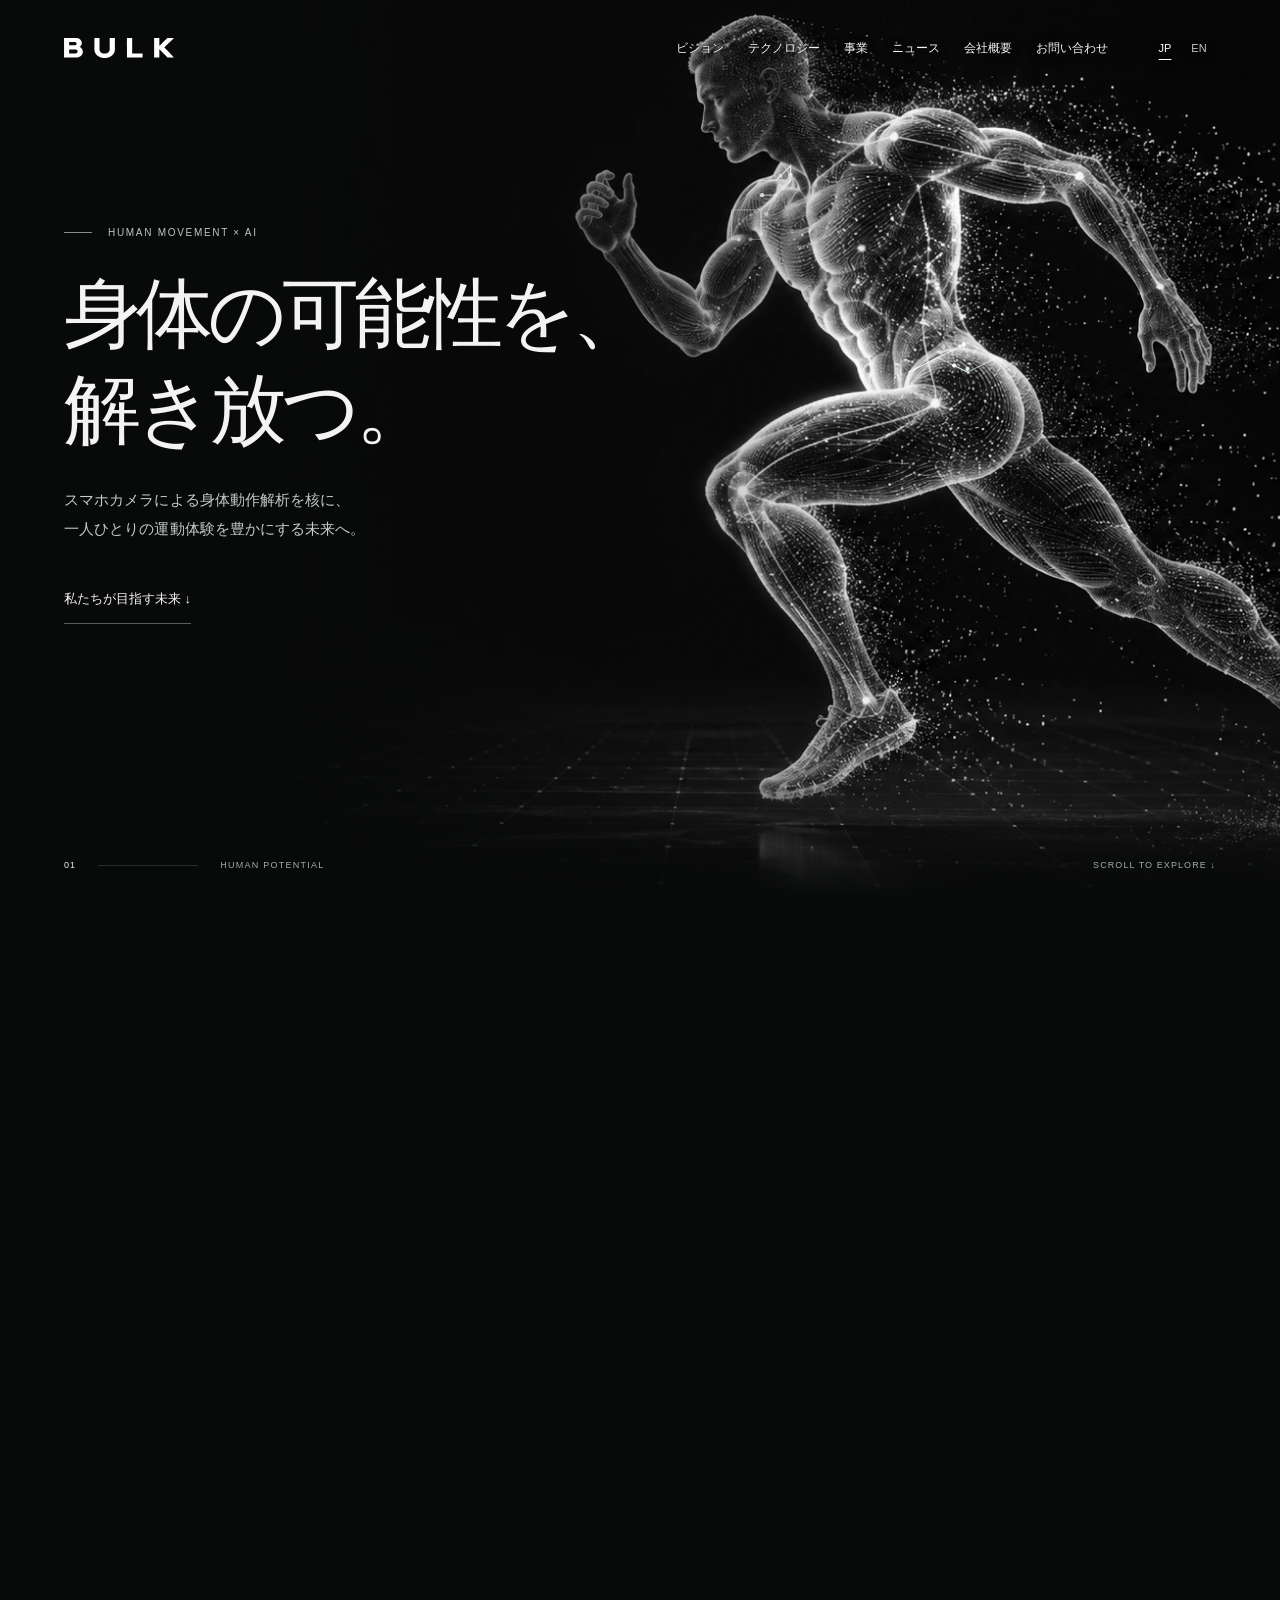
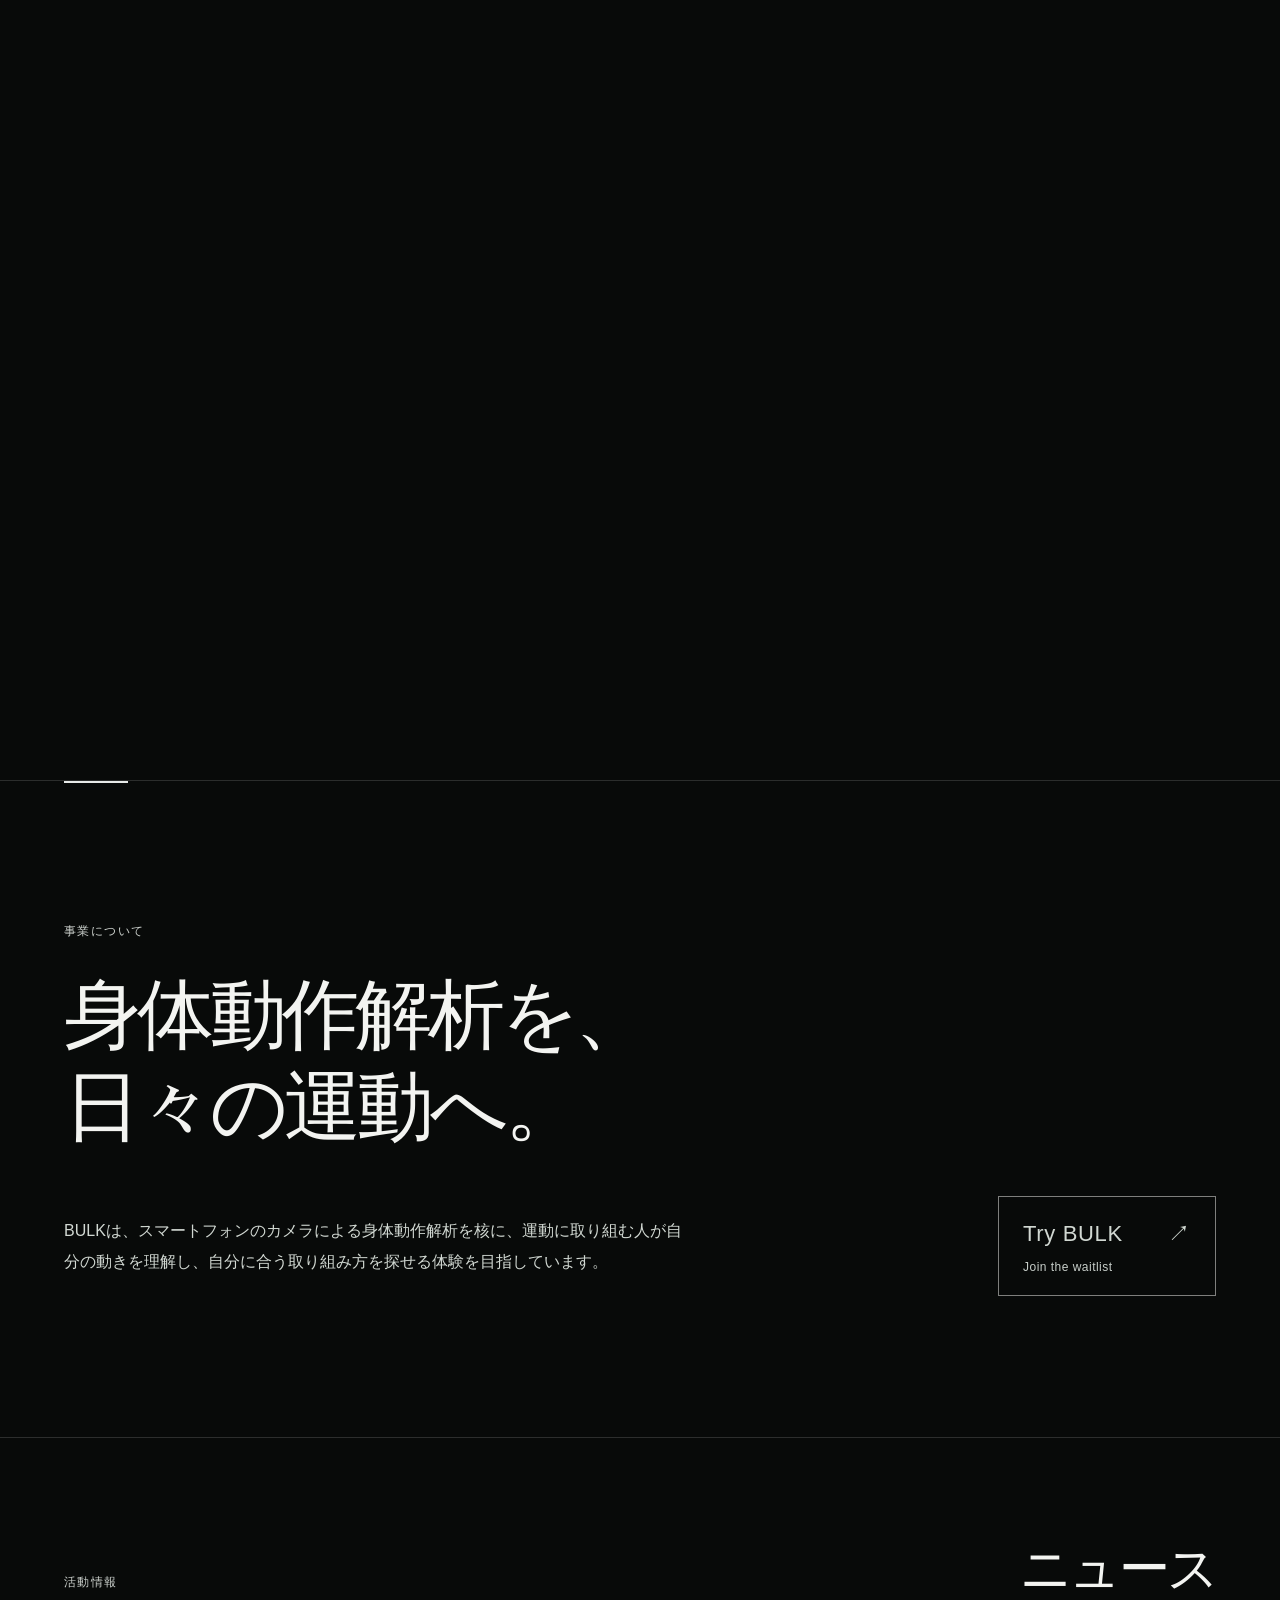
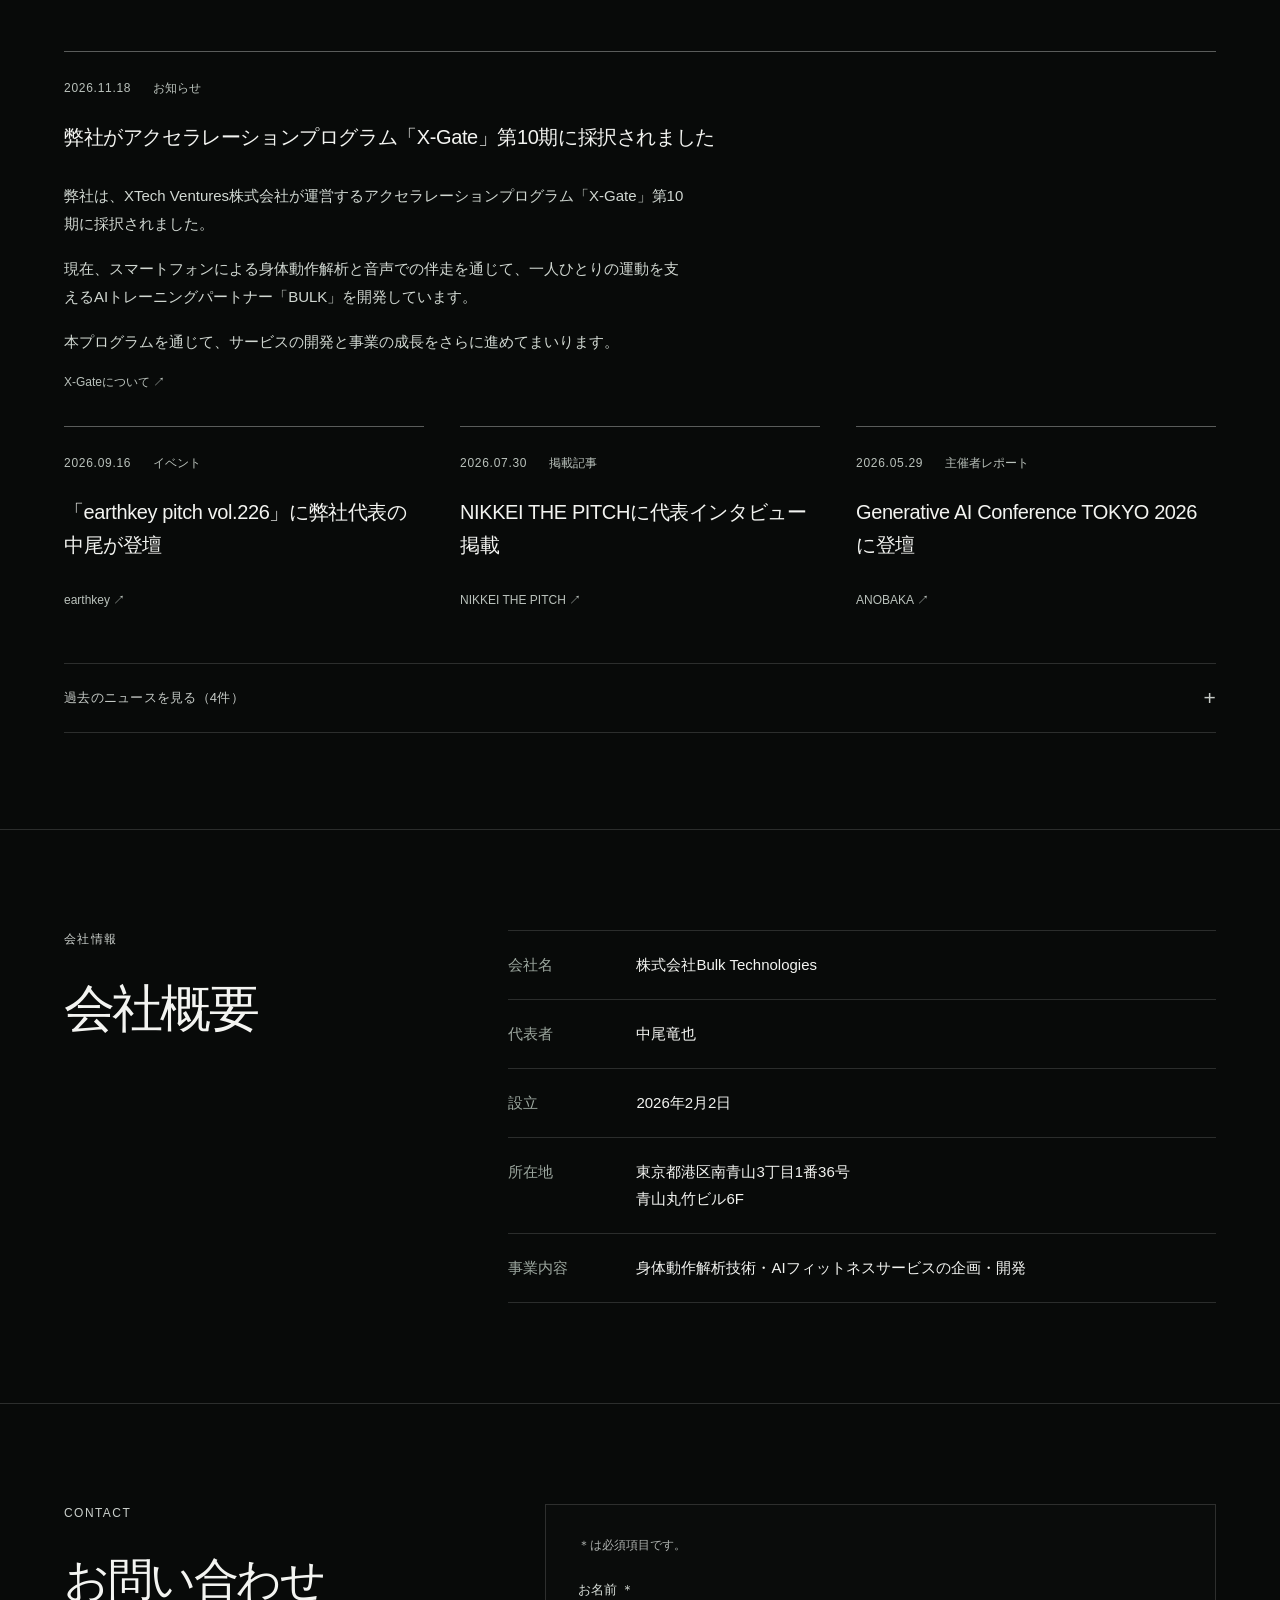
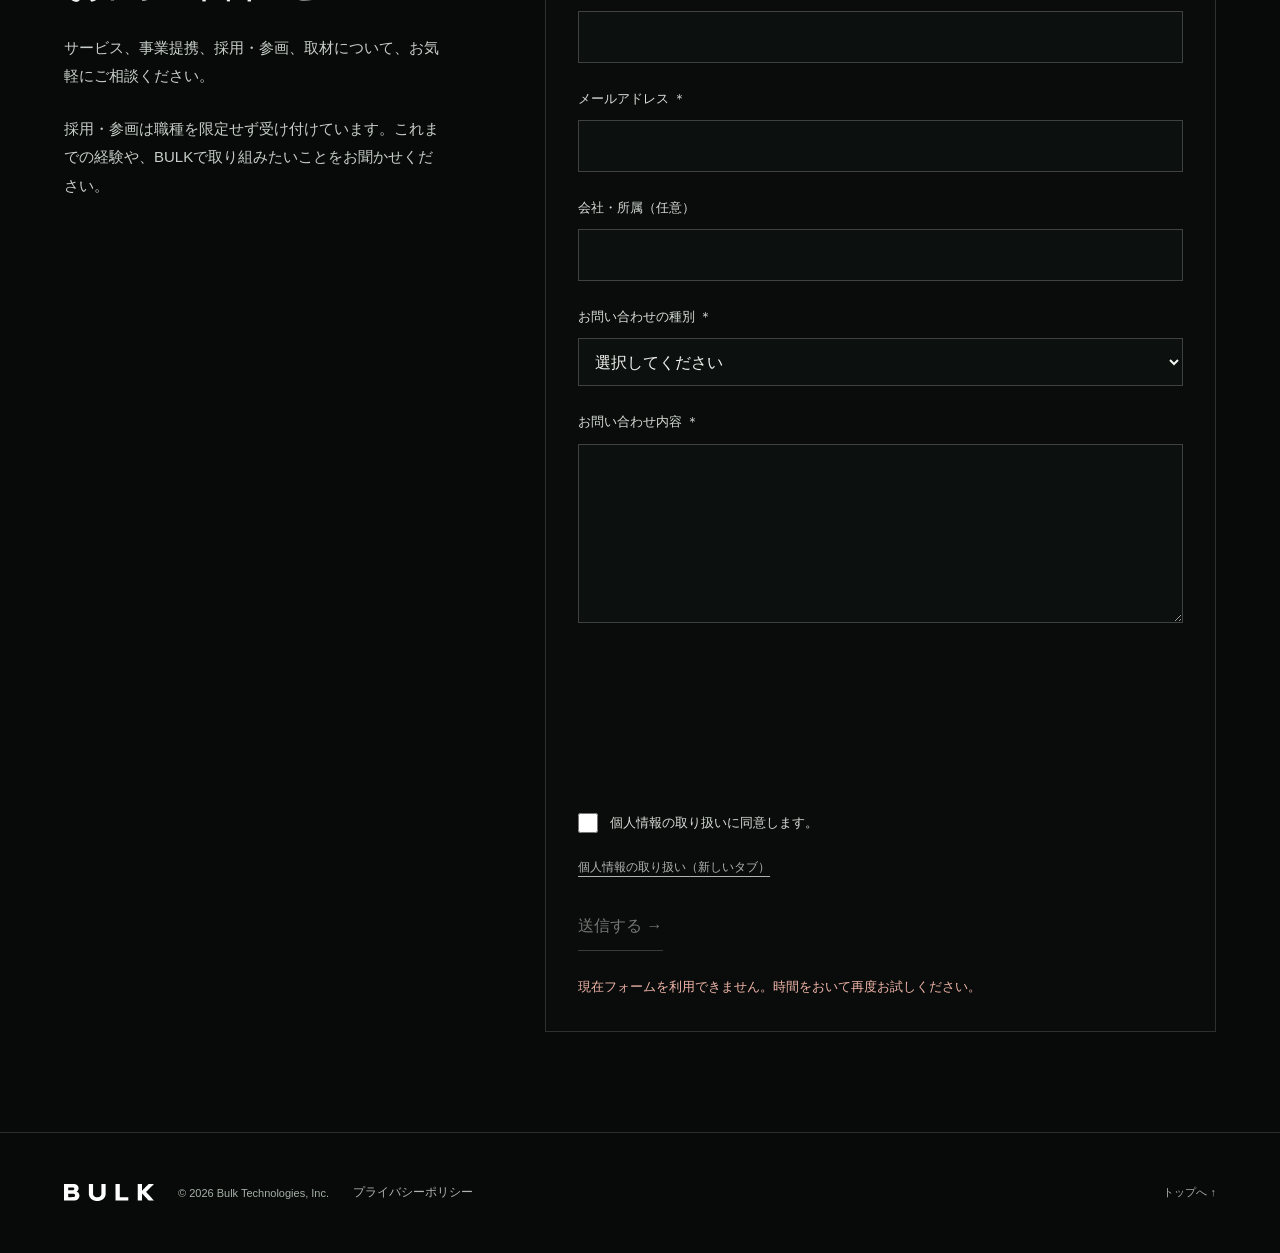
==== commit d7afefa5: "Record existing Cloudflare production baseline from verified November 18 release" ====
--- a/index.html
+++ b/index.html
@@ -7,32 +7,34 @@
 <meta name="description" content="株式会社Bulk Technologiesは、スマートフォンのカメラによる身体動作解析を核に、一人ひとりの運動体験を豊かにする未来を目指しています。">
 <meta property="og:url" content="https://www.bulktech.co.jp/"><meta property="og:image" content="https://www.bulktech.co.jp/assets/body.webp"><meta property="og:image:alt" content="BULK — Human movement and AI"><meta property="og:type" content="website"><meta property="og:title" content="BULK — 身体の可能性を、解き放つ。"><meta property="og:description" content="株式会社Bulk Technologiesは、スマートフォンのカメラによる身体動作解析を核に、一人ひとりの運動体験を豊かにする未来を目指しています。"><meta property="og:site_name" content="Bulk Technologies"><meta property="og:locale" content="ja_JP">
 <link rel="icon" href="assets/logo.svg"><link rel="preload" href="assets/body.webp" as="image">
-<link rel="stylesheet" href="direction.css?v=edge-3-waitlist-1"><link rel="canonical" href="https://www.bulktech.co.jp/"></head>
+<link rel="stylesheet" href="direction.css?v=visual-20261015"><link rel="canonical" href="https://www.bulktech.co.jp/"><style>.news-release{grid-column:1/-1}.news-release p{max-width:75ch;font-size:15px;line-height:1.9;color:#d1d8d2;margin:0 0 16px}.news-release:hover h3{text-decoration:none}@media(max-width:700px){.news-release p{font-size:14px}}</style>
+</head>
 <body>
-<a data-ja="本文へ移動" data-en="Skip to content" class="skip" href="#main">本文へ移動</a><header class="site-header"><a class="brand" href="#home" aria-label="BULK トップ" data-ja-aria="BULK トップ" data-en-aria="BULK home"><img src="assets/logo.svg" alt="BULK" width="108" height="22"></a><nav id="navigation" aria-label="メインナビゲーション" data-ja-aria="メインナビゲーション" data-en-aria="Main navigation"><a data-ja="ビジョン" data-en="Vision" href="#vision">ビジョン</a><a data-ja="テクノロジー" data-en="Technology" href="#technology">テクノロジー</a><a data-ja="事業" data-en="Business" href="#business">事業</a><a data-ja="ニュース" data-en="News" href="#news">ニュース</a><a data-ja="会社概要" data-en="Company" href="#company">会社概要</a><a data-ja="採用" data-en="Careers" href="#careers">採用</a><a data-ja="お問い合わせ" data-en="Contact" href="#contact">お問い合わせ</a></nav><div class="header-controls"><div class="language-switch" role="group" aria-label="表示言語" data-ja-aria="表示言語" data-en-aria="Language"><button type="button" data-lang="ja" lang="ja" aria-pressed="true" aria-label="日本語">JP</button><button type="button" data-lang="en" lang="en" aria-pressed="false" aria-label="English">EN</button></div><button class="menu" type="button" aria-label="メニューを開く" aria-expanded="false" aria-controls="navigation"><span></span><span></span></button></div></header>
+<a data-ja="本文へ移動" data-en="Skip to content" class="skip" href="#main">本文へ移動</a><button class="navigation-access" type="button" data-ja="ナビゲーションを開く" data-en="Open navigation">ナビゲーションを開く</button><header class="site-header"><a class="brand" href="#home" aria-label="BULK トップ" data-ja-aria="BULK トップ" data-en-aria="BULK home"><img src="assets/logo.svg" alt="BULK" width="108" height="22"></a><nav id="navigation" aria-label="メインナビゲーション" data-ja-aria="メインナビゲーション" data-en-aria="Main navigation"><a data-ja="ビジョン" data-en="Vision" href="#vision">ビジョン</a><a data-ja="テクノロジー" data-en="Technology" href="#technology">テクノロジー</a><a data-ja="事業" data-en="Business" href="#business">事業</a><a data-ja="ニュース" data-en="News" href="#news">ニュース</a><a data-ja="会社概要" data-en="Company" href="#company">会社概要</a><a data-ja="お問い合わせ" data-en="Contact" href="#contact">お問い合わせ</a></nav><div class="header-controls"><div class="language-switch" role="group" aria-label="表示言語" data-ja-aria="表示言語" data-en-aria="Language"><button type="button" data-lang="ja" lang="ja" aria-pressed="true" aria-label="日本語">JP</button><button type="button" data-lang="en" lang="en" aria-pressed="false" aria-label="English">EN</button></div><button class="menu" type="button" aria-label="メニューを開く" aria-expanded="false" aria-controls="navigation"><span></span><span></span></button></div></header>
 <main id="main" tabindex="-1">
 <section class="experience" id="home" aria-label="BULKが目指す運動体験" data-ja-aria="BULKが目指す運動体験" data-en-aria="The movement experience BULK envisions">
 <div class="story-anchor certainty-anchor" id="experience-details"></div><div class="story-anchor technology-anchor" id="technology"></div><div class="story-anchor vision-anchor" id="vision"></div><div class="story-anchor future-anchor" id="product"></div>
 <div class="experience-stage">
 
 <div class="scene scene-opening" aria-hidden="true"><img src="assets/body.webp" alt="" fetchpriority="high"><canvas class="hero-light"></canvas><div class="opening-shade"></div></div>
-<div class="scene scene-movement" aria-hidden="true"><img src="assets/athlete.webp" alt=""><div class="movement-shade"></div></div>
+<div class="scene scene-movement" aria-hidden="true"><img src="assets/athlete.webp" alt="" decoding="async" fetchpriority="low"><div class="movement-shade"></div></div>
 <div class="scene scene-capture">
+<svg class="capture-device" viewBox="210 360 120 440" aria-hidden="true"><defs><clipPath id="device-crop"><rect x="255" y="370" width="61" height="123" rx="8"/><path d="M258 486 H279 L273 759 L309 768 L310 781 H218 V771 L255 760 Z"/></clipPath></defs><image href="assets/capture-background-v2.webp" width="1672" height="941" clip-path="url(#device-crop)"/></svg>
 <div class="capture-composition" aria-hidden="true">
-<img class="capture-photo" src="assets/capture-scene.webp" alt="">
-<img class="capture-data" src="assets/capture-analysis.webp" alt="">
-<img class="capture-background" src="assets/capture-background-v2.webp" alt="">
+<img class="capture-photo" src="assets/capture-scene.webp" alt="" decoding="async" fetchpriority="low">
+<img class="capture-data" src="assets/capture-analysis.webp" alt="" decoding="async" fetchpriority="low">
+<img class="capture-background" src="assets/capture-background-v2.webp" alt="" decoding="async" fetchpriority="low">
 <svg class="capture-ground" viewBox="0 0 1672 941" aria-hidden="true"><defs><filter id="ground-blur"><feGaussianBlur stdDeviation="8"/></filter></defs><g filter="url(#ground-blur)" fill="#000"><ellipse cx="1130" cy="747" rx="230" ry="15" opacity=".14"/><ellipse cx="904" cy="747" rx="71" ry="9" opacity=".5"/><ellipse cx="1424" cy="733" rx="38" ry="8" opacity=".44"/></g></svg>
 <canvas class="capture-motion" aria-hidden="true"></canvas>
 <svg class="capture-map" viewBox="0 0 1672 941" preserveAspectRatio="xMidYMid meet">
 <defs><filter id="point-soft"><feGaussianBlur stdDeviation="5"/></filter></defs>
-<g class="target-frame"><path d="M 834 135 V 85 H 884 M 1415 85 H 1465 V 135 M 1465 720 V 770 H 1415 M 884 770 H 834 V 720"/></g>
+<g class="camera-screen"><rect x="264" y="374" width="40" height="108" rx="7"/></g><g class="target-frame"><path d="M 834 135 V 85 H 884 M 1415 85 H 1465 V 135 M 1465 720 V 770 H 1415 M 884 770 H 834 V 720"/></g>
 <g class="pose-lines"><path data-phase="0" d="M 1107 253 L 1130 291 L 1150 510" pathLength="1"/><path data-phase="1" d="M 1130 291 L 1044 373 L 1021 298" pathLength="1"/><path data-phase="2" d="M 1150 510 L 950 499 L 925 701 L 858 728" pathLength="1"/><path data-phase="3" d="M 1150 510 L 1254 678 L 1422 674 L 1450 711" pathLength="1"/></g>
 <g class="pose-points"><g data-phase="0" transform="translate(1107 253)"><circle class="point-halo" r="9"/><circle class="point" r="4"/><circle class="point-ring" r="12"/></g><g data-phase="0" transform="translate(1130 291)"><circle class="point-halo" r="9"/><circle class="point" r="4"/><circle class="point-ring" r="12"/></g><g data-phase="1" transform="translate(1044 373)"><circle class="point-halo" r="9"/><circle class="point" r="4"/><circle class="point-ring" r="12"/></g><g data-phase="1" transform="translate(1021 298)"><circle class="point-halo" r="9"/><circle class="point" r="4"/><circle class="point-ring" r="12"/></g><g data-phase="2" transform="translate(1150 510)"><circle class="point-halo" r="9"/><circle class="point" r="4"/><circle class="point-ring" r="12"/></g><g data-phase="2" transform="translate(950 499)"><circle class="point-halo" r="9"/><circle class="point" r="4"/><circle class="point-ring" r="12"/></g><g data-phase="3" transform="translate(925 701)"><circle class="point-halo" r="9"/><circle class="point" r="4"/><circle class="point-ring" r="12"/></g><g data-phase="3" transform="translate(1254 678)"><circle class="point-halo" r="9"/><circle class="point" r="4"/><circle class="point-ring" r="12"/></g><g data-phase="3" transform="translate(1422 674)"><circle class="point-halo" r="9"/><circle class="point" r="4"/><circle class="point-ring" r="12"/></g></g><g class="certainty-focus" opacity="0"><circle class="certainty-halo" r="35"/><circle class="certainty-ring" r="24"/><circle class="certainty-dot" r="3"/></g></svg>
 </div><div class="capture-shade"></div></div>
-<div class="scene scene-analysis-static" aria-hidden="true"><img src="assets/capture-analysis.webp" alt=""></div>
+<div class="scene scene-analysis-static" aria-hidden="true"><img src="assets/capture-analysis.webp" alt="" decoding="async" fetchpriority="low"></div>
 
-<div class="scene scene-arm" aria-hidden="true"><img src="assets/technology-v2.webp" alt=""><div class="arm-shade"></div></div>
+<div class="scene scene-arm" aria-hidden="true"><img src="assets/technology-v2.webp" alt="" decoding="async" fetchpriority="low"><div class="arm-shade"></div></div>
 <div class="chapter chapter-opening"><p class="eyebrow">HUMAN MOVEMENT × AI</p><h1 class="" data-ja="身体の可能性を、
 解き放つ。" data-en="Unlock human
 potential.">身体の可能性を、
@@ -56,8 +58,10 @@
 Notice small changes and enjoy being active.
 That is the experience we aim to create.">自分の動きを知り、納得して取り組める。
 小さな変化を感じながら、運動を楽しめる。
-私たちは、そんな体験を目指しています。</p></div><div class="chapter chapter-analysis" aria-hidden="true"></div><div class="chapter chapter-future"><p class="eyebrow" data-ja="私たちが目指す運動体験" data-en="THE EXPERIENCE WE ENVISION">私たちが目指す運動体験</p><h2 class="" data-ja="進化。確信。自由。" data-en="Progress.
-Confidence. Freedom.">進化。確信。自由。</h2><dl class="experience-values"><div><dt class="" data-ja="進化" data-en="Progress">進化</dt><dd class="" data-ja="小さな変化を感じ、次の挑戦が楽しみになる。" data-en="Feel small changes. Look forward to your next challenge.">小さな変化を感じ、次の挑戦が楽しみになる。</dd></div><div><dt class="" data-ja="確信" data-en="Confidence">確信</dt><dd class="" data-ja="自分の動きがわかり、納得して取り組める。" data-en="Understand how you move. Practice with confidence.">自分の動きがわかり、納得して取り組める。</dd></div><div><dt class="" data-ja="自由" data-en="Freedom">自由</dt><dd class="" data-ja="種目やペースを、自分に合う形で楽しめる。" data-en="Find the activities and pace you enjoy.">種目やペースを、自分に合う形で楽しめる。</dd></div></dl></div>
+私たちは、そんな体験を目指しています。</p></div><div class="chapter chapter-analysis" aria-hidden="true"></div><div class="chapter chapter-future"><p class="eyebrow" data-ja="THE EXPERIENCE" data-en="THE EXPERIENCE">THE EXPERIENCE</p><h2 class="" data-ja="Move forward,
+freely." data-en="Move forward,
+freely.">Move forward,
+freely.</h2><dl class="experience-values"><div><dt class="" data-ja="Progress" data-en="Progress">Progress</dt><dd class="" data-ja="動きの変化を見つめ、次の一歩へ。" data-en="Notice the change. Take the next step.">動きの変化を見つめ、次の一歩へ。</dd></div><div><dt class="" data-ja="Confidence" data-en="Confidence">Confidence</dt><dd class="" data-ja="自分の動きを理解し、納得して選ぶ。" data-en="Understand your movement. Make informed choices.">自分の動きを理解し、納得して選ぶ。</dd></div><div><dt class="" data-ja="Freedom" data-en="Freedom">Freedom</dt><dd class="" data-ja="身体を動かす時間を、もっと自分らしく。" data-en="Move at your pace. Make it your own.">身体を動かす時間を、もっと自分らしく。</dd></div></dl></div>
 <div class="journey" aria-hidden="true"><span class="journey-index"></span><span class="journey-track"></span><span class="journey-label">BULK / HUMAN POTENTIAL</span><span class="journey-end">SCROLL TO EXPLORE ↓</span></div>
 </div>
 </section>
@@ -69,21 +73,33 @@
 日々の運動へ。</h2></div>
 <div class="business-copy"><p data-ja="BULKは、スマートフォンのカメラによる身体動作解析を核に、運動に取り組む人が自分の動きを理解し、自分に合う取り組み方を探せる体験を目指しています。" data-en="BULK centers on movement analysis through smartphone cameras. We aim to help people who exercise understand how they move and explore an approach that suits them.">BULKは、スマートフォンのカメラによる身体動作解析を核に、運動に取り組む人が自分の動きを理解し、自分に合う取り組み方を探せる体験を目指しています。</p>
 
-<a class="text-link service-link" href="#waitlist" data-ja="ウェイティングリストへ →" data-en="Join the waiting list →">ウェイティングリストへ →</a></div></section>
-<section class="waitlist section" id="waitlist" aria-labelledby="waitlist-title"><div><p class="eyebrow">WAITING LIST</p><h2 id="waitlist-title" data-ja="次の運動体験を、
-あなたへ。" data-en="Your next
-movement experience.">次の運動体験を、
-あなたへ。</h2></div><div class="waitlist-copy"><p data-ja="BULKのサービス利用に関する案内を、メールで受け取る。" data-en="Receive email updates about access to BULK services.">BULKのサービス利用に関する案内を、メールで受け取る。</p><p class="waitlist-detail" data-ja="ご希望のメールアドレスから、登録申込みをお送りください。氏名の記載は不要です。" data-en="Send a registration request from the email address where you would like to receive updates. No name is required.">ご希望のメールアドレスから、登録申込みをお送りください。氏名の記載は不要です。</p><a class="text-link waitlist-link" href="mailto:info@bulktech.co.jp?subject=BULK%20waiting%20list&amp;body=Please%20add%20this%20email%20address%20to%20the%20BULK%20waiting%20list%20for%20service%20access%20updates." data-ja="メールで登録を申し込む →" data-en="Request registration by email →">メールで登録を申し込む →</a><p class="waitlist-detail" data-ja="メールアプリが開きます。内容を確認して送信してください。ボタンを押すだけでは登録されません。" data-en="Your email app will open. Review and send the message. Clicking the button alone does not register you.">メールアプリが開きます。内容を確認して送信してください。ボタンを押すだけでは登録されません。</p><p class="waitlist-detail" data-ja="案内の停止は、同じメールアドレスから info@bulktech.co.jp へご連絡ください。" data-en="To stop these updates, contact info@bulktech.co.jp from the same email address.">案内の停止は、同じメールアドレスから info@bulktech.co.jp へご連絡ください。</p><a class="privacy-link" href="privacy.html" data-ja="個人情報の取り扱い" data-en="How we handle personal information">個人情報の取り扱い</a></div></section>
+<button class="text-link service-link waitlist-trigger" type="button" aria-haspopup="dialog" aria-controls="waitlist" aria-label="Try BULK — Join the waitlist"><span class="try-label">Try BULK <span aria-hidden="true">↗</span></span><span class="try-note">Join the waitlist</span></button></div></section>
+<dialog class="waitlist-dialog" id="waitlist" aria-labelledby="waitlist-title"><button class="waitlist-close" type="button" data-ja-aria="閉じる" data-en-aria="Close" aria-label="閉じる">×</button><p class="eyebrow">WAITLIST</p><h2 id="waitlist-title" data-ja="利用案内を受け取る" data-en="Join the waitlist">利用案内を受け取る</h2><div class="waitlist-copy"><p  data-ja="BULKのサービス利用に関する案内を、メールで受け取る。" data-en="Get email updates about access to BULK services.">BULKのサービス利用に関する案内を、メールで受け取る。</p><form class="contact-form" data-form-kind="waitlist"><label><span  data-ja="メールアドレス ＊" data-en="Email *">メールアドレス ＊</span><input name="email" type="email" maxlength="254" autocomplete="email" required></label><div class="form-honeypot" aria-hidden="true"><label>Website<input name="website" tabindex="-1" autocomplete="off"></label></div><div class="form-challenge"></div><label class="form-consent"><input name="consent" type="checkbox" required><span  data-ja="個人情報の取り扱いに同意し、BULKのサービス利用案内を希望します。" data-en="I agree to the privacy policy and request updates about access to BULK services.">個人情報の取り扱いに同意し、BULKのサービス利用案内を希望します。</span></label><a class="privacy-link" href="privacy.html" target="_blank" rel="noopener"><span  data-ja="個人情報の取り扱い（新しいタブ）" data-en="Privacy policy (new tab)">個人情報の取り扱い（新しいタブ）</span></a><button type="submit" class="form-submit" disabled data-ja="送信する →" data-en="Send →">送信する →</button><p class="form-status" role="status" aria-live="polite"></p><noscript><p  data-ja="送信にはJavaScriptを有効にしてください。" data-en="Please enable JavaScript to submit this form.">送信にはJavaScriptを有効にしてください。</p></noscript></form><p class="waitlist-detail" data-ja="氏名は不要です。案内の停止は、登録アドレスから nakao@bulktech.co.jp へご連絡ください。" data-en="No name is required. To stop updates, contact nakao@bulktech.co.jp from your registered address.">氏名は不要です。案内の停止は、登録アドレスから nakao@bulktech.co.jp へご連絡ください。</p></div></dialog>
 <section class="news section" id="news" aria-labelledby="news-title"><div><p class="eyebrow" data-ja="活動情報" data-en="UPDATES">活動情報</p><h2 id="news-title" data-ja="ニュース" data-en="News">ニュース</h2></div><div class="news-list">
-<a class="news-item" href="https://prtimes.jp/main/html/rd/p/000000009.000170597.html" target="_blank" rel="noopener noreferrer"><div class="news-meta"><time datetime="2026-04-13">2026.04.13</time><span data-ja="主催者発表" data-en="Organizer announcement">主催者発表</span></div><h3 data-ja="「第2回 C×E×O」の開催報告に、代表・中尾竜也が掲載されました。" data-en="Tatsuya Nakao featured in the organizer’s report on the 2nd C×E×O business contest.">「第2回 C×E×O」の開催報告に、代表・中尾竜也が掲載されました。</h3><span class="news-source" data-ja="PR TIMESで読む（外部サイト・新しいタブ） ↗" data-en="Read on PR TIMES (external site, new tab) ↗">PR TIMESで読む（外部サイト・新しいタブ） ↗</span></a>
+<article class="news-item news-release" id="x-gate-10"><div class="news-meta"><time datetime="2026-11-18">2026.11.18</time><span data-ja="お知らせ" data-en="Announcement">お知らせ</span></div><h3 data-ja="弊社がアクセラレーションプログラム「X-Gate」第10期に採択されました" data-en="Selected for the 10th cohort of the X-Gate accelerator program">弊社がアクセラレーションプログラム「X-Gate」第10期に採択されました</h3>
+<p data-ja="弊社は、XTech Ventures株式会社が運営するアクセラレーションプログラム「X-Gate」第10期に採択されました。" data-en="Bulk Technologies has been selected for the 10th cohort of X-Gate, an accelerator program operated by XTech Ventures.">弊社は、XTech Ventures株式会社が運営するアクセラレーションプログラム「X-Gate」第10期に採択されました。</p>
+<p data-ja="現在、スマートフォンによる身体動作解析と音声での伴走を通じて、一人ひとりの運動を支えるAIトレーニングパートナー「BULK」を開発しています。" data-en="We are developing BULK, an AI training partner that supports individual exercise through smartphone-based movement analysis and voice assistance.">現在、スマートフォンによる身体動作解析と音声での伴走を通じて、一人ひとりの運動を支えるAIトレーニングパートナー「BULK」を開発しています。</p>
+<p data-ja="本プログラムを通じて、サービスの開発と事業の成長をさらに進めてまいります。" data-en="Through this program, we will further advance our service development and business growth.">本プログラムを通じて、サービスの開発と事業の成長をさらに進めてまいります。</p>
+<a class="news-source" href="https://www.xtech-ventures.co.jp/info/x-gate10_release" target="_blank" rel="noopener noreferrer"><span data-ja="X-Gateについて ↗" data-en="About X-Gate ↗">X-Gateについて ↗</span><span class="visually-hidden" data-ja="（外部サイト・新しいタブ）" data-en=" (external site, new tab)">（外部サイト・新しいタブ）</span></a></article>
+
+<a class="news-item" href="https://earthkey.events/events/earthkey-pitch-vol-226/" target="_blank" rel="noopener noreferrer"><div class="news-meta"><time datetime="2026-09-16">2026.09.16</time><span  data-ja="イベント" data-en="Event">イベント</span></div><h3  data-ja="「earthkey pitch vol.226」に弊社代表の中尾が登壇" data-en="Our founder presents at earthkey pitch vol.226">「earthkey pitch vol.226」に弊社代表の中尾が登壇</h3><span class="news-source"><span  data-ja="earthkey ↗" data-en="earthkey ↗">earthkey ↗</span><span class="visually-hidden" data-ja="（外部サイト・新しいタブ）" data-en=" (external site, new tab)">（外部サイト・新しいタブ）</span></span></a>
+<a class="news-item" href="https://pitch.nikkei.com/library/176/" target="_blank" rel="noopener noreferrer"><div class="news-meta"><time datetime="2026-07-30">2026.07.30</time><span  data-ja="掲載記事" data-en="Media">掲載記事</span></div><h3  data-ja="NIKKEI THE PITCHに代表インタビュー掲載" data-en="Founder interview published in NIKKEI THE PITCH">NIKKEI THE PITCHに代表インタビュー掲載</h3><span class="news-source"><span  data-ja="NIKKEI THE PITCH ↗" data-en="NIKKEI THE PITCH ↗">NIKKEI THE PITCH ↗</span><span class="visually-hidden" data-ja="（外部サイト・新しいタブ）" data-en=" (external site, new tab)">（外部サイト・新しいタブ）</span></span></a>
+<a class="news-item" href="https://anobaka.jp/news/11790/" target="_blank" rel="noopener noreferrer"><div class="news-meta"><time datetime="2026-05-29">2026.05.29</time><span  data-ja="主催者レポート" data-en="Organizer report">主催者レポート</span></div><h3  data-ja="Generative AI Conference TOKYO 2026に登壇" data-en="BULK presents at Generative AI Conference TOKYO 2026">Generative AI Conference TOKYO 2026に登壇</h3><span class="news-source"><span  data-ja="ANOBAKA ↗" data-en="ANOBAKA ↗">ANOBAKA ↗</span><span class="visually-hidden" data-ja="（外部サイト・新しいタブ）" data-en=" (external site, new tab)">（外部サイト・新しいタブ）</span></span></a>
+<details class="news-archive"><summary  data-ja="過去のニュースを見る（4件）" data-en="View earlier news (4)">過去のニュースを見る（4件）</summary>
+<a class="news-item" href="https://prtimes.jp/main/html/rd/p/000000009.000170597.html" target="_blank" rel="noopener noreferrer"><div class="news-meta"><time datetime="2026-04-13">2026.04.13</time><span  data-ja="主催者レポート" data-en="Organizer report">主催者レポート</span></div><h3  data-ja="「第2回 C×E×O」に弊社代表の中尾が登壇" data-en="Our founder presents at the 2nd C×E×O business contest">「第2回 C×E×O」に弊社代表の中尾が登壇</h3><span class="news-source"><span  data-ja="PR TIMES / スタートアップファクトリー ↗" data-en="PR TIMES / Startup Factory ↗">PR TIMES / スタートアップファクトリー ↗</span><span class="visually-hidden" data-ja="（外部サイト・新しいタブ）" data-en=" (external site, new tab)">（外部サイト・新しいタブ）</span></span></a>
+<a class="news-item" href="https://pitch.nikkei.com/library/149/" target="_blank" rel="noopener noreferrer"><div class="news-meta"><time datetime="2026-04-08">2026.04.08</time><span  data-ja="掲載記事" data-en="Media">掲載記事</span></div><h3  data-ja="NIKKEI THE PITCHの最終プレゼンテーションリポートに掲載" data-en="Featured in NIKKEI THE PITCH’s final presentation report">NIKKEI THE PITCHの最終プレゼンテーションリポートに掲載</h3><span class="news-source"><span  data-ja="NIKKEI THE PITCH ↗" data-en="NIKKEI THE PITCH ↗">NIKKEI THE PITCH ↗</span><span class="visually-hidden" data-ja="（外部サイト・新しいタブ）" data-en=" (external site, new tab)">（外部サイト・新しいタブ）</span></span></a>
+<a class="news-item" href="https://pitch.nikkei.com/library/101/" target="_blank" rel="noopener noreferrer"><div class="news-meta"><time datetime="2026-03-30">2026.03.30</time><span  data-ja="掲載記事" data-en="Media">掲載記事</span></div><h3  data-ja="NIKKEI THE PITCHの沖縄合宿リポートに掲載" data-en="Featured in NIKKEI THE PITCH’s Okinawa workshop report">NIKKEI THE PITCHの沖縄合宿リポートに掲載</h3><span class="news-source"><span  data-ja="NIKKEI THE PITCH ↗" data-en="NIKKEI THE PITCH ↗">NIKKEI THE PITCH ↗</span><span class="visually-hidden" data-ja="（外部サイト・新しいタブ）" data-en=" (external site, new tab)">（外部サイト・新しいタブ）</span></span></a>
+<a class="news-item" href="https://www.tokyo-sogyo-net.metro.tokyo.lg.jp/news/news251201_02.html" target="_blank" rel="noopener noreferrer"><div class="news-meta"><time datetime="2025-12-01">2025.12.01</time><span  data-ja="主催者発表日" data-en="Organizer announcement">主催者発表日</span><span  data-ja="プログラム参加" data-en="Program participation">プログラム参加</span></div><h3  data-ja="ASAC第2期プレシードプログラムに参加" data-en="BULK takes part in ASAC’s second pre-seed program">ASAC第2期プレシードプログラムに参加</h3><span class="news-source"><span  data-ja="東京都創業NET ↗" data-en="Tokyo Startup NET ↗">東京都創業NET ↗</span><span class="visually-hidden" data-ja="（外部サイト・新しいタブ）" data-en=" (external site, new tab)">（外部サイト・新しいタブ）</span></span></a>
+</details>
 </div></section>
 <section class="company section" data-reveal id="company"><p data-ja="会社情報" data-en="COMPANY" class="eyebrow">会社情報</p><div class="company-intro"><h2 data-ja="会社概要" data-en="Company profile" >会社概要</h2></div><div class="company-details"><dl><div><dt data-ja="会社名" data-en="Company name" >会社名</dt><dd data-ja="株式会社Bulk Technologies" data-en="Bulk Technologies, Inc." >株式会社Bulk Technologies</dd></div><div><dt data-ja="代表者" data-en="Representative" >代表者</dt><dd data-ja="中尾竜也" data-en="Tatsuya Nakao" >中尾竜也</dd></div><div><dt data-ja="設立" data-en="Established" >設立</dt><dd data-ja="2026年2月2日" data-en="February 2, 2026" >2026年2月2日</dd></div><div><dt data-ja="所在地" data-en="Address" >所在地</dt><dd data-ja="東京都港区南青山3丁目1番36号
 青山丸竹ビル6F" data-en="Aoyama Marutake Building 6F
 3-1-36 Minami-Aoyama, Minato-ku, Tokyo, Japan" >東京都港区南青山3丁目1番36号
 青山丸竹ビル6F</dd></div><div><dt data-ja="事業内容" data-en="Business activities" >事業内容</dt><dd data-ja="身体動作解析技術・AIフィットネスサービスの企画・開発" data-en="Planning and development of movement analysis technology and AI-powered fitness services" >身体動作解析技術・AIフィットネスサービスの企画・開発</dd></div></dl></div></section>
-<section class="contact section" data-reveal><div id="careers"><p data-ja="OPEN APPLICATIONS" data-en="OPEN APPLICATIONS" class="eyebrow">OPEN APPLICATIONS</p><h2 data-ja="採用について" data-en="Careers" >採用について</h2><p data-ja="職種を限定せず、ご応募を受け付けています。これまでの経験やBULKで取り組みたいことを、メールでお聞かせください。" data-en="We welcome applications across disciplines. Email us about your experience and what you would like to work on at BULK." class="contact-note">職種を限定せず、ご応募を受け付けています。これまでの経験やBULKで取り組みたいことを、メールでお聞かせください。</p><a data-ja="オープン応募する →" data-en="Send an open application →" class="text-link career-link" href="mailto:info@bulktech.co.jp?subject=BULK%20%E6%8E%A1%E7%94%A8%E3%81%AB%E3%81%A4%E3%81%84%E3%81%A6">オープン応募する →</a><p><a class="privacy-link" href="privacy.html" data-ja="応募情報の取り扱い" data-en="How we handle application information">応募情報の取り扱い</a></p></div><div id="contact"><p data-ja="ご相談窓口" data-en="CONTACT" class="eyebrow">ご相談窓口</p><h2 data-ja="お問い合わせ" data-en="Contact" >お問い合わせ</h2><p data-ja="サービスに関するご質問、協業・投資・取材のご相談はこちらへ。" data-en="For service questions, partnerships, investment or press inquiries, please get in touch." class="contact-note">サービスに関するご質問、協業・投資・取材のご相談はこちらへ。</p><a data-ja="メールでお問い合わせ →" data-en="Email us →" class="text-link" href="mailto:info@bulktech.co.jp">メールでお問い合わせ →</a><div class="email-address"><a href="mailto:info@bulktech.co.jp">info@bulktech.co.jp</a><button data-ja="コピー" data-en="Copy" type="button" class="copy-email" aria-label="メールアドレスをコピー" data-ja-aria="メールアドレスをコピー" data-en-aria="Copy email address">コピー</button></div><p class="copy-status" role="status" aria-live="polite"></p></div></section></main><footer><a class="footer-brand" href="#home" aria-label="BULK トップへ" data-ja-aria="BULK トップへ" data-en-aria="BULK home"><img src="assets/logo.svg" alt="BULK" width="110" height="22"></a><span>© 2026 Bulk Technologies, Inc.</span><a class="privacy-link" href="privacy.html" data-ja="プライバシーポリシー" data-en="Privacy policy">プライバシーポリシー</a><a data-ja="トップへ ↑" data-en="Back to top ↑" href="#home" class="back-top">トップへ ↑</a></footer>
-<script src="language.js?v=waitlist-1"></script>
+<section class="contact section" id="contact" aria-labelledby="contact-title"><div><p class="eyebrow">CONTACT</p><h2 id="contact-title" data-ja="お問い合わせ" data-en="Contact">お問い合わせ</h2><p class="contact-note" data-ja="サービス、事業提携、採用・参画、取材について、お気軽にご相談ください。" data-en="Get in touch about services, partnerships, joining BULK or press inquiries.">サービス、事業提携、採用・参画、取材について、お気軽にご相談ください。</p><p class="contact-note contact-recruitment" data-ja="採用・参画は職種を限定せず受け付けています。これまでの経験や、BULKで取り組みたいことをお聞かせください。" data-en="We welcome applications across disciplines. Tell us about your experience and what you would like to work on at BULK.">採用・参画は職種を限定せず受け付けています。これまでの経験や、BULKで取り組みたいことをお聞かせください。</p></div><form class="contact-form" data-form-kind="contact"><p class="form-guidance" data-ja="＊は必須項目です。" data-en="Fields marked * are required.">＊は必須項目です。</p><label><span  data-ja="お名前 ＊" data-en="Name *">お名前 ＊</span><input name="name" type="text" maxlength="120" autocomplete="name" required></label><label><span  data-ja="メールアドレス ＊" data-en="Email *">メールアドレス ＊</span><input name="email" type="email" maxlength="254" autocomplete="email" required></label><label><span  data-ja="会社・所属（任意）" data-en="Company / affiliation (optional)">会社・所属（任意）</span><input name="company" type="text" maxlength="160" autocomplete="organization"></label><label><span  data-ja="お問い合わせの種別 ＊" data-en="Inquiry type *">お問い合わせの種別 ＊</span><select name="type" required><option value="" disabled selected data-ja="選択してください" data-en="Please select">選択してください</option><option value="service" data-ja="サービス" data-en="Services">サービス</option><option value="partnership" data-ja="事業提携" data-en="Partnerships">事業提携</option><option value="careers" data-ja="採用・参画" data-en="Careers / joining BULK">採用・参画</option><option value="press" data-ja="取材" data-en="Press">取材</option><option value="other" data-ja="その他" data-en="Other">その他</option></select></label><label><span  data-ja="お問い合わせ内容 ＊" data-en="Message *">お問い合わせ内容 ＊</span><textarea name="message" rows="6" maxlength="5000" required></textarea></label><div class="form-honeypot" aria-hidden="true"><label>Website<input name="website" tabindex="-1" autocomplete="off"></label></div><div class="form-challenge"></div><label class="form-consent"><input name="consent" type="checkbox" required><span  data-ja="個人情報の取り扱いに同意します。" data-en="I agree to the privacy policy.">個人情報の取り扱いに同意します。</span></label><a class="privacy-link" href="privacy.html" target="_blank" rel="noopener"><span  data-ja="個人情報の取り扱い（新しいタブ）" data-en="Privacy policy (new tab)">個人情報の取り扱い（新しいタブ）</span></a><button type="submit" class="form-submit" disabled data-ja="送信する →" data-en="Send →">送信する →</button><p class="form-status" role="status" aria-live="polite"></p><noscript><p  data-ja="送信にはJavaScriptを有効にしてください。" data-en="Please enable JavaScript to submit this form.">送信にはJavaScriptを有効にしてください。</p></noscript></form></section></main><footer><a class="footer-brand" href="#home" aria-label="BULK トップへ" data-ja-aria="BULK トップへ" data-en-aria="BULK home"><img src="assets/logo.svg" alt="BULK" width="110" height="22"></a><span>© 2026 Bulk Technologies, Inc.</span><a class="privacy-link" href="privacy.html" data-ja="プライバシーポリシー" data-en="Privacy policy">プライバシーポリシー</a><a data-ja="トップへ ↑" data-en="Back to top ↑" href="#home" class="back-top">トップへ ↑</a></footer>
+<script src="language.js?v=contact-1"></script>
 <script src="body-motion.js?v=edge-3"></script>
-<script src="experience.js?v=fit-2"></script>
+<script src="experience.js?v=contact-1"></script>
 <script src="hero-light.js?v=body-only-6"></script>
+<script src="contact.js?v=contact-2"></script>
 </body></html>
--- a/direction.css
+++ b/direction.css
@@ -1,11 +1,11 @@
 :root{--bg:#080a09;--fg:#f3f4f1;--muted:#a5ada8;--line:#ffffff25;--gutter:clamp(24px,5vw,96px)}
 *{box-sizing:border-box}html{scroll-behavior:smooth;scroll-padding-top:108px}body{margin:0;background:var(--bg);color:var(--fg);font-family:'Helvetica Neue',Arial,'Hiragino Sans',Meiryo,sans-serif;-webkit-font-smoothing:antialiased}a{color:inherit;text-decoration:none}button{font:inherit;color:inherit}img,svg{display:block}img{max-width:100%}button,a{-webkit-tap-highlight-color:transparent}a:focus-visible,button:focus-visible{outline:1px solid white;outline-offset:7px}::selection{background:#f3f4f1;color:#080a09}.skip{position:fixed;z-index:100;top:-70px;left:20px;background:white;color:black;padding:15px}.skip:focus{top:15px}#main:focus{outline:none}
-.site-header{position:fixed;inset:0 0 auto;z-index:20;display:flex;align-items:center;height:96px;padding:0 var(--gutter);gap:40px;background:linear-gradient(#080a09da,transparent);transition:background .35s}.site-header.is-scrolled{background:#080a09e6;backdrop-filter:blur(18px)}.brand{padding:12px 0;margin-right:auto}.brand img,.footer-brand img{width:110px;height:auto;filter:brightness(0) invert(1)}nav{display:flex;gap:24px;align-items:center}nav a{display:flex;align-items:center;min-height:44px;font-size:12px;color:#c8ceca;transition:color .2s}nav a:hover{color:#fff}.header-controls{display:flex;gap:12px;align-items:center}.language-switch{display:flex}.language-switch button{border:0;background:none;min-width:34px;min-height:44px;padding:8px;font-size:11px;color:#929b95;cursor:pointer}.language-switch button[aria-pressed=true]{color:#fff;text-decoration:underline;text-underline-offset:7px}.menu{display:none}
+.site-header{position:fixed;inset:0 0 auto;z-index:20;display:flex;align-items:center;height:96px;padding:0 var(--gutter);gap:40px;background:transparent;transition:opacity .3s ease,transform .3s ease,visibility .3s}.site-header.is-away{opacity:0;transform:translateY(-100%);visibility:hidden;pointer-events:none}.brand{padding:12px 0;margin-right:auto}.brand img,.footer-brand img{width:110px;height:auto;filter:brightness(0) invert(1)}nav{display:flex;gap:24px;align-items:center}nav a{display:flex;align-items:center;min-height:44px;font-size:12px;color:#c8ceca;transition:color .2s}nav a:hover{color:#fff}.header-controls{display:flex;gap:12px;align-items:center}.language-switch{display:flex}.language-switch button{border:0;background:none;min-width:34px;min-height:44px;padding:8px;font-size:11px;color:#929b95;cursor:pointer}.language-switch button[aria-pressed=true]{color:#fff;text-decoration:underline;text-underline-offset:7px}.menu{display:none}
 h1,h2,p{margin:0}h1,h2{font-weight:500;letter-spacing:-.055em}.chapter h1,.chapter h2,dd{white-space:pre-line}.eyebrow{display:flex;align-items:center;gap:16px;font-size:10px;line-height:1.5;font-weight:500;letter-spacing:.13em;color:#bec5c0;margin-bottom:28px}.chapter .eyebrow:before{content:'';width:28px;height:1px;background:#ffffff85;flex-shrink:0}.scene-support{font-size:15px;line-height:1.9;font-weight:400;color:#c3cbc5;white-space:pre-line;margin-top:28px;letter-spacing:.005em}.text-link{display:inline-flex;align-items:center;min-height:48px;font-size:13px;line-height:1.7;border-bottom:1px solid #ffffff55;padding:12px 0;transition:border-color .2s}.text-link:hover{border-color:#fff}.opening-link{margin-top:32px}
 .experience{position:relative}.experience-stage{position:relative;isolation:isolate}.scene{background:var(--bg);overflow:hidden}.scene>img{width:100%;height:100%;object-fit:cover}.scene-opening{height:100svh;min-height:660px}.scene-opening>img{position:absolute;left:9%;top:0;width:100%;max-width:none;height:100%;object-fit:cover;object-position:62% center;transform-origin:68% 50%;filter:grayscale(1)}.opening-shade{position:absolute;inset:0;pointer-events:none;background:linear-gradient(90deg,var(--bg) 0%,#080a09f5 22%,#080a0970 46%,transparent 66%),linear-gradient(0deg,var(--bg),transparent 16%)}.hero-light{position:absolute;inset:0;width:100%;height:100%;pointer-events:none;mix-blend-mode:screen}
 .chapter{position:relative;padding:72px var(--gutter)}.chapter h2{font-size:clamp(34px,3.45vw,60px);line-height:1.28;max-width:13em}.chapter-opening h1{font-size:clamp(56px,6.05vw,108px);line-height:1.24;letter-spacing:-.065em;max-width:11em}.chapter-opening .scene-support{max-width:29em;font-size:15px;line-height:1.95}.chapter-opening>.eyebrow{letter-spacing:.17em;font-size:10px;margin-bottom:25px}.chapter-vision h2{font-size:clamp(44px,5.1vw,84px);line-height:1.34;max-width:13em;letter-spacing:-.055em}.chapter-capture h2{font-size:clamp(30px,3.3vw,54px);max-width:12em;line-height:1.32}.chapter-capture .scene-support{font-size:14px;line-height:2;max-width:32em}.chapter-capture .eyebrow{margin-bottom:25px}.chapter-future h2{font-size:clamp(44px,4.7vw,80px);line-height:1.25}
 .scene-movement{position:relative;height:100svh;min-height:620px}.scene-movement>img{object-position:65% center;filter:grayscale(1) brightness(.6)}.movement-shade{position:absolute;inset:0;background:linear-gradient(90deg,#080a09d9,transparent 90%),linear-gradient(0deg,var(--bg),transparent 30%)}
-.capture-composition{position:relative;aspect-ratio:1672/941;isolation:isolate;max-width:none;mask-image:linear-gradient(90deg,transparent 25%,#000 48%,#000 90%,transparent 100%);-webkit-mask-image:linear-gradient(90deg,transparent 25%,#000 48%,#000 90%,transparent 100%)}.capture-composition>img{position:absolute;inset:0;width:100%;height:100%;object-fit:fill}.capture-photo{filter:grayscale(1) brightness(.86)}.capture-data{opacity:0}.capture-map{position:absolute;inset:0;width:100%;height:100%;fill:none;overflow:visible}.target-frame{opacity:0;stroke:#fff;stroke-width:1}.pose-lines path{stroke:#fff;stroke-width:2;stroke-linecap:round;stroke-linejoin:round;stroke-dasharray:1;stroke-dashoffset:1;opacity:0}.pose-points>g{opacity:0}.point{fill:#fff}.point-halo{fill:#fff;opacity:.25;filter:url(#point-soft)}.point-ring{stroke:#fff;stroke-width:.8;opacity:.5}.capture-shade{position:absolute;inset:0;pointer-events:none;background:linear-gradient(0deg,var(--bg),transparent 24%),linear-gradient(180deg,var(--bg) 8%,transparent 30%)}.capture-motion,.capture-ground{position:absolute;inset:0;width:100%;height:100%;max-width:none;display:none}.capture-composition>.capture-background{display:none;filter:grayscale(1) brightness(.73)}.has-motion-map .capture-motion,.has-motion-map .capture-ground,.has-motion-map>.capture-background{display:block}.has-motion-map>.capture-photo,.has-motion-map>.capture-data{visibility:hidden}.concept-note{position:absolute;z-index:2;right:var(--gutter);bottom:78px;max-width:45em;font-size:11px;line-height:1.6;color:#abb5ae}.certainty-focus{fill:none;pointer-events:none}.certainty-halo{fill:#fff;opacity:.045}.certainty-ring{stroke:#fff;stroke-width:1;opacity:.8}.certainty-dot{fill:#fff}
+.capture-composition{position:relative;aspect-ratio:1672/941;isolation:isolate;max-width:none;mask-image:linear-gradient(90deg,transparent 25%,#000 48%,#000 90%,transparent 100%);-webkit-mask-image:linear-gradient(90deg,transparent 25%,#000 48%,#000 90%,transparent 100%)}.capture-composition>img{position:absolute;inset:0;width:100%;height:100%;object-fit:fill}.capture-photo{filter:grayscale(1) brightness(.86)}.capture-data{opacity:0}.capture-map{position:absolute;inset:0;width:100%;height:100%;fill:none;overflow:visible}.target-frame{opacity:0;stroke:#fff;stroke-width:1}.pose-lines path{stroke:#fff;stroke-width:2;stroke-linecap:round;stroke-linejoin:round;stroke-dasharray:1;stroke-dashoffset:1;opacity:0}.pose-points>g{opacity:0}.point{fill:#fff}.point-halo{fill:#fff;opacity:.25;filter:url(#point-soft)}.point-ring{stroke:#fff;stroke-width:.8;opacity:.5}.capture-shade{position:absolute;inset:0;pointer-events:none;background:linear-gradient(0deg,var(--bg),transparent 24%),linear-gradient(180deg,var(--bg) 8%,transparent 30%)}.capture-motion,.capture-ground{position:absolute;inset:0;width:100%;height:100%;max-width:none;display:none}.capture-composition>.capture-background{display:none;filter:grayscale(1) brightness(.73)}.has-motion-map .capture-motion,.has-motion-map .capture-ground,.has-motion-map>.capture-background{display:block}.has-motion-map>.capture-photo,.has-motion-map>.capture-data{visibility:hidden}.certainty-focus{fill:none;pointer-events:none}.certainty-halo{fill:#fff;opacity:.045}.certainty-ring{stroke:#fff;stroke-width:1;opacity:.8}.certainty-dot{fill:#fff}
 .scene-arm{position:relative;height:100svh;min-height:600px}.scene-arm>img{position:absolute;bottom:6%;left:27%;width:85%;height:80%;max-width:none;object-fit:contain;filter:grayscale(1) brightness(.83);mask-image:linear-gradient(0deg,transparent,#000 18%,#000 85%,transparent);-webkit-mask-image:linear-gradient(0deg,transparent,#000 18%,#000 85%,transparent)}.arm-shade{position:absolute;inset:0;background:linear-gradient(90deg,var(--bg),#080a09a0 36%,transparent 72%)}.scene-analysis-static,.chapter-analysis{display:none}
 .motion .experience{height:620svh}.motion .experience-stage{position:sticky;top:0;height:100svh;min-height:560px;overflow:hidden}.motion .scene{position:absolute;inset:0;height:100%;min-height:0;will-change:opacity,transform}.motion .scene-capture,.motion .scene-movement,.motion .scene-arm{opacity:0}.motion .chapter{position:absolute;z-index:3;left:var(--gutter);right:var(--gutter);padding:0;background:none;will-change:opacity,transform}.motion .chapter-opening{top:25%}.motion .chapter-vision{top:25%;left:12%;opacity:0}.motion .chapter-capture{top:23%;right:57%;opacity:0}.motion .chapter-future{top:25%;opacity:0}.motion .capture-composition{position:absolute;left:14%;right:auto;top:58%;width:90%;transform:translateY(-50%);will-change:transform}.story-anchor{position:absolute;width:1px;height:1px;pointer-events:none;scroll-margin-top:-72px}.technology-anchor{top:calc(520svh * .57)}.vision-anchor{top:calc(520svh * .25)}.certainty-anchor{top:calc(520svh * .72)}.future-anchor{top:calc(520svh * .95)}
 .journey{position:absolute;z-index:5;bottom:30px;left:var(--gutter);right:var(--gutter);display:flex;align-items:center;gap:22px;font-size:9px;letter-spacing:.12em;color:#a3ada6;pointer-events:none}.journey-label{min-width:110px}.journey-track{width:100px;height:1px;background:#ffffff25}.journey-track:after{content:'';display:block;width:100%;height:1px;background:#f2f5f0;transform:scaleX(var(--journey-progress,0));transform-origin:left}.journey-end{margin-left:auto}.journey-index{font-variant-numeric:tabular-nums;color:#edf0eb}.journey-index:after{content:'01';}.experience-stage[data-chapter='2'] .journey-index:after{content:'02'}.experience-stage[data-chapter='3'] .journey-index:after{content:'03'}.experience-stage[data-chapter='4'] .journey-index:after{content:'04'}
@@ -13,18 +13,18 @@
 html[lang=en] h1,html[lang=en] h2{letter-spacing:-.05em}html[lang=en] .chapter-opening h1{font-size:clamp(64px,7vw,118px);line-height:1.02}html[lang=en] .chapter-capture h2{font-size:clamp(34px,3.5vw,57px);line-height:1.12}html[lang=en] .chapter-vision h2{line-height:1.15}html[lang=en] .company dl>div{grid-template-columns:112px 1fr}
 @media(min-width:701px) and (max-width:1100px){.site-header{padding-inline:24px;gap:20px}nav{gap:14px}nav a{font-size:11px}.brand img{width:90px}.chapter-opening h1{font-size:5.9vw}.chapter-opening .scene-support{font-size:14px}.motion .chapter-capture{right:52%}.chapter-capture h2{font-size:3.2vw}.chapter-capture .scene-support{font-size:13px}.motion .chapter-vision{left:var(--gutter)}}
 @media(max-width:700px){
- html{scroll-padding-top:90px}.site-header{height:78px;gap:12px}.brand img{width:88px}.header-controls{gap:6px}.menu{display:flex;flex-direction:column;justify-content:center;gap:6px;width:44px;height:44px;padding:10px;border:0;background:none}.menu span{width:24px;height:1px;background:#fff;transition:transform .2s}.menu[aria-expanded=true] span:first-child{transform:translateY(3.5px) rotate(45deg)}.menu[aria-expanded=true] span:last-child{transform:translateY(-3.5px) rotate(-45deg)}nav{display:none;position:absolute;top:78px;left:0;right:0;padding:12px var(--gutter) 24px;background:#080a09fb;border-bottom:1px solid var(--line)}nav.open{display:flex;flex-direction:column;align-items:stretch;gap:0}nav a{font-size:16px;min-height:52px;border-bottom:1px solid #ffffff14}.language-switch button{font-size:11px}
+ html{scroll-padding-top:90px}.site-header{height:78px;gap:12px}.brand img{width:88px}.header-controls{gap:6px}.menu{display:flex;flex-direction:column;justify-content:center;gap:6px;width:44px;height:44px;padding:10px;border:0;background:none}.menu span{width:24px;height:1px;background:#fff;transition:transform .2s}.menu[aria-expanded=true] span:first-child{transform:translateY(3.5px) rotate(45deg)}.menu[aria-expanded=true] span:last-child{transform:translateY(-3.5px) rotate(-45deg)}nav{display:none;position:absolute;top:78px;left:0;right:0;padding:12px var(--gutter) 24px;background:#080a09;border-bottom:1px solid var(--line)}nav.open{display:flex;flex-direction:column;align-items:stretch;gap:0}nav a{font-size:16px;min-height:52px;border-bottom:1px solid #ffffff14}.language-switch button{font-size:11px}
  .motion .experience{height:590svh}.motion .experience-stage{min-height:540px}.motion .chapter-opening{top:15%}.chapter-opening>.eyebrow{font-size:9px;margin-bottom:20px;gap:10px}.chapter-opening>.eyebrow:before{width:18px}.chapter-opening h1{font-size:clamp(32px,10vw,46px);line-height:1.27;letter-spacing:-.065em;max-width:10em}.chapter-opening .scene-support{font-size:13px;line-height:1.85;margin-top:20px;max-width:25em}.opening-link{font-size:12px;margin-top:15px;min-height:44px}.scene-opening>img{left:0;top:30%;height:70%;width:100%;object-position:65% center;transform-origin:66% 55%}.opening-shade{background:linear-gradient(180deg,var(--bg) 0%,#080a09fa 24%,#080a0980 42%,transparent 58%),linear-gradient(0deg,var(--bg),transparent 15%)}
  .motion .chapter-vision{left:var(--gutter);top:29%}.chapter-vision h2{font-size:clamp(30px,9.1vw,43px);line-height:1.38}.scene-movement>img{object-position:56% center;filter:grayscale(1) brightness(.5)}.movement-shade{background:linear-gradient(90deg,#080a09a0,transparent),linear-gradient(0deg,var(--bg),transparent 35%)}
- .motion .chapter-capture{top:13%;right:var(--gutter)}.chapter .eyebrow{font-size:10px;line-height:1.6;margin-bottom:18px;gap:10px}.chapter-capture h2{font-size:clamp(25px,6.9vw,32px);line-height:1.33;max-width:13em}.chapter-capture .scene-support{font-size:13px;line-height:1.8;margin-top:18px;max-width:28em}.capture-composition{mask-image:linear-gradient(90deg,transparent 22%,#000 36%,#000 89%,transparent);-webkit-mask-image:linear-gradient(90deg,transparent 22%,#000 36%,#000 89%,transparent)}.capture-shade{background:linear-gradient(180deg,var(--bg),#080a09dd 30%,transparent 53%),linear-gradient(0deg,var(--bg),transparent 20%)}.concept-note{left:var(--gutter);right:var(--gutter);bottom:58px;font-size:10px;line-height:1.6;max-width:34em}.journey{bottom:22px;gap:14px;font-size:8px}.journey-track{width:58px}.journey-label{min-width:0}.journey-end{font-size:8px;letter-spacing:.08em}
+ .motion .chapter-capture{top:13%;right:var(--gutter)}.chapter .eyebrow{font-size:10px;line-height:1.6;margin-bottom:18px;gap:10px}.chapter-capture h2{font-size:clamp(25px,6.9vw,32px);line-height:1.33;max-width:13em}.chapter-capture .scene-support{font-size:13px;line-height:1.8;margin-top:18px;max-width:28em}.capture-composition{mask-image:linear-gradient(90deg,transparent 22%,#000 36%,#000 89%,transparent);-webkit-mask-image:linear-gradient(90deg,transparent 22%,#000 36%,#000 89%,transparent)}.capture-shade{background:linear-gradient(180deg,var(--bg),#080a09dd 30%,transparent 53%),linear-gradient(0deg,var(--bg),transparent 20%)}.journey{bottom:22px;gap:14px;font-size:8px}.journey-track{width:58px}.journey-label{min-width:0}.journey-end{font-size:8px;letter-spacing:.08em}
  .motion .chapter-future{top:15%}.chapter-future h2{font-size:clamp(32px,9vw,44px);line-height:1.3}.experience-values{width:100%;max-width:400px;margin-top:28px}.experience-values>div{grid-template-columns:48px 1fr;gap:16px;font-size:12px;padding:14px 0}.scene-arm>img{left:0;width:115%;height:50%;bottom:4%;opacity:.8}.arm-shade{background:linear-gradient(180deg,var(--bg) 30%,#080a0988 57%,transparent 90%)}
  .story-anchor{scroll-margin-top:-54px}.technology-anchor{top:calc(490svh * .57)}.vision-anchor{top:calc(490svh * .25)}.certainty-anchor{top:calc(490svh * .72)}.future-anchor{top:calc(490svh * .95)}.section{padding:80px var(--gutter)}.company{display:block}.company-intro{margin-bottom:36px}.company h2{font-size:40px}.company-details dl>div:first-child{padding-top:20px;border-top:1px solid var(--line)}.company dl>div{grid-template-columns:65px 1fr;gap:14px;font-size:14px}.contact{display:block}.contact>div+div{border-top:1px solid var(--line);margin-top:65px;padding-top:55px}.contact h2{font-size:34px}.contact .eyebrow,.company>.eyebrow{margin-bottom:20px}footer{gap:24px;flex-wrap:wrap;font-size:10px}.footer-brand img{width:75px}
  html[lang=en] .chapter-opening h1{font-size:clamp(42px,12vw,58px);line-height:1.02;max-width:8em}html[lang=en] .chapter-opening .scene-support{max-width:23em}html[lang=en] .chapter-capture h2{font-size:clamp(26px,7.4vw,34px);line-height:1.1;max-width:13em}html[lang=en] .chapter-capture .scene-support{font-size:12px;line-height:1.75}html[lang=en] .chapter-vision h2{font-size:clamp(34px,9.5vw,46px)}html[lang=en] .experience-values>div{grid-template-columns:64px 1fr}html[lang=en] .company dl>div{grid-template-columns:92px 1fr;gap:14px}
 }
-@media(max-width:700px) and (max-height:700px){.motion .chapter-opening{top:18%}.chapter-opening>.eyebrow{margin-bottom:14px}.chapter-opening h1{font-size:clamp(30px,9.5vw,40px)}.chapter-opening .scene-support{margin-top:16px;font-size:12px}.opening-link{margin-top:10px}.scene-opening>img{top:34%;height:66%;object-position:63% center}.motion .chapter-capture{top:17%}.chapter-capture .eyebrow{margin-bottom:12px}.chapter-capture h2{font-size:25px}.chapter-capture .scene-support{font-size:12px;line-height:1.7;margin-top:14px}.concept-note{font-size:10px;bottom:50px}.journey{bottom:18px}html[lang=en] .chapter-opening h1{font-size:42px}html[lang=en] .chapter-capture h2{font-size:25px}html[lang=en] .chapter-capture .scene-support{font-size:12px}.journey-end{display:none}}
+@media(max-width:700px) and (max-height:700px){.motion .chapter-opening{top:18%}.chapter-opening>.eyebrow{margin-bottom:14px}.chapter-opening h1{font-size:clamp(30px,9.5vw,40px)}.chapter-opening .scene-support{margin-top:16px;font-size:12px}.opening-link{margin-top:10px}.scene-opening>img{top:34%;height:66%;object-position:63% center}.motion .chapter-capture{top:17%}.chapter-capture .eyebrow{margin-bottom:12px}.chapter-capture h2{font-size:25px}.chapter-capture .scene-support{font-size:12px;line-height:1.7;margin-top:14px}.journey{bottom:18px}html[lang=en] .chapter-opening h1{font-size:42px}html[lang=en] .chapter-capture h2{font-size:25px}html[lang=en] .chapter-capture .scene-support{font-size:12px}.journey-end{display:none}}
 @media(min-width:701px) and (max-height:700px){.motion .chapter-opening{top:23%}.chapter-opening h1{font-size:5.2vw}.chapter-opening>.eyebrow{margin-bottom:16px}.chapter-opening .scene-support{margin-top:18px}.opening-link{margin-top:18px}.motion .chapter-capture{top:24%}.chapter-capture h2{font-size:3vw}.chapter-capture .scene-support{margin-top:18px}}
-@media(prefers-reduced-motion:reduce){html{scroll-behavior:auto}*,*:before,*:after{animation:none!important;transition:none!important}.experience-stage{display:grid;grid-template-columns:1fr}.experience-stage>.scene,.experience-stage>.chapter{grid-column:1}.experience-stage>.scene{position:relative;height:100svh;min-height:700px}.scene-opening,.chapter-opening{grid-row:1}.scene-movement,.chapter-vision{grid-row:2}.scene-capture,.chapter-capture{grid-row:3}.scene-arm,.chapter-future{grid-row:4}.experience-stage>.chapter{align-self:center;z-index:3}.chapter-capture{align-self:start!important;padding-top:120px;max-width:48%}.capture-composition{position:absolute;top:55%;width:90%;left:14%;transform:translateY(-50%)}.capture-motion,.capture-ground,.capture-background,.hero-light,.capture-data,.capture-map,.journey{display:none!important}.has-motion-map>.capture-photo{visibility:visible}.story-anchor{position:relative;top:auto;scroll-margin-top:105px}.chapter-vision{padding-left:12%}.concept-note{bottom:25px}}
-@media(max-width:700px) and (prefers-reduced-motion:reduce){.experience-stage>.scene{min-height:800px}.experience-stage>.chapter{padding:100px var(--gutter);align-self:start}.chapter-opening{padding-top:140px!important}.chapter-vision{padding-top:240px!important}.chapter-capture{max-width:none}.scene-capture .capture-composition{width:200%;left:-89%;top:70%}.scene-capture .capture-shade{background:linear-gradient(180deg,var(--bg),transparent 55%)}.concept-note{bottom:20px}.chapter-future{padding-top:100px!important}}
+@media(prefers-reduced-motion:reduce){html{scroll-behavior:auto}*,*:before,*:after{animation:none!important;transition:none!important}.experience-stage{display:grid;grid-template-columns:1fr}.experience-stage>.scene,.experience-stage>.chapter{grid-column:1}.experience-stage>.scene{position:relative;height:100svh;min-height:700px}.scene-opening,.chapter-opening{grid-row:1}.scene-movement,.chapter-vision{grid-row:2}.scene-capture,.chapter-capture{grid-row:3}.scene-arm,.chapter-future{grid-row:4}.experience-stage>.chapter{align-self:center;z-index:3}.chapter-capture{align-self:start!important;padding-top:120px;max-width:48%}.capture-composition{position:absolute;top:55%;width:90%;left:14%;transform:translateY(-50%)}.capture-motion,.capture-ground,.capture-background,.hero-light,.capture-data,.capture-map,.journey{display:none!important}.has-motion-map>.capture-photo{visibility:visible}.story-anchor{position:relative;top:auto;scroll-margin-top:105px}.chapter-vision{padding-left:12%}}
+@media(max-width:700px) and (prefers-reduced-motion:reduce){.experience-stage>.scene{min-height:800px}.experience-stage>.chapter{padding:100px var(--gutter);align-self:start}.chapter-opening{padding-top:140px!important}.chapter-vision{padding-top:240px!important}.chapter-capture{max-width:none}.scene-capture .capture-composition{width:200%;left:-89%;top:70%}.scene-capture .capture-shade{background:linear-gradient(180deg,var(--bg),transparent 55%)}.chapter-future{padding-top:100px!important}}
 
 /* Dissolve the photograph edge into the shared stage, without a panel boundary. */
 .capture-composition:after{content:"";position:absolute;inset:-1px;pointer-events:none;background:linear-gradient(180deg,var(--bg),transparent 18%,transparent 79%,var(--bg));z-index:2}
@@ -33,16 +33,17 @@
 @media(max-width:700px){.scene-opening>img{top:43%;height:57%}.opening-shade{background:linear-gradient(180deg,var(--bg) 0%,var(--bg) 35%,#080a0988 45%,transparent 57%),linear-gradient(0deg,var(--bg),transparent 15%)}}
 @media(max-width:700px) and (max-height:700px){.scene-opening>img{top:49%;height:51%}.chapter-opening>.eyebrow{font-size:8px}.opening-shade{background:linear-gradient(180deg,var(--bg) 0%,var(--bg) 42%,#080a0970 52%,transparent 63%),linear-gradient(0deg,var(--bg),transparent 13%)}}
 
-@media(max-width:700px){.scene-arm>img{height:auto;aspect-ratio:1672/941;bottom:12%;mask-image:linear-gradient(180deg,transparent,#000 20%,#000 75%,transparent);-webkit-mask-image:linear-gradient(180deg,transparent,#000 20%,#000 75%,transparent)}.concept-note{font-size:11px}}
+@media(max-width:700px){.scene-arm>img{height:auto;aspect-ratio:1672/941;bottom:12%;mask-image:linear-gradient(180deg,transparent,#000 20%,#000 75%,transparent);-webkit-mask-image:linear-gradient(180deg,transparent,#000 20%,#000 75%,transparent)}}
 
 @media(max-width:700px){.opening-link{border-bottom:0}.journey{font-size:9px;letter-spacing:.08em}.journey-end{display:none}}
 /* Corporate information: direct access without changing the cinematic sequence. */
-.business,.news{display:grid;grid-template-columns:1fr 1fr;gap:8%;border-top:1px solid var(--line);scroll-margin-top:0}.business h2,.news h2{font-size:clamp(36px,4vw,64px);line-height:1.35;white-space:pre-line}.business-copy{font-size:15px;line-height:2;color:#d1d8d2}.business-concept{font-size:12px;line-height:1.9;color:#a7b1a9;margin-top:24px}.business-copy .text-link{margin-top:26px}.news-meta{display:flex;gap:24px;font-size:11px;color:#a7b1a9}.news-item{display:block;padding:4px 0 28px;border-bottom:1px solid var(--line)}.news-item h3{font-size:20px;font-weight:400;line-height:1.8;letter-spacing:-.02em;margin:20px 0}.news-source{font-size:11px;line-height:1.8;color:#a7b1a9}.news-item:hover h3{text-decoration:underline;text-underline-offset:5px}.concept-note{max-width:52em}
+.business,.news{display:grid;grid-template-columns:1fr 1fr;gap:8%;border-top:1px solid var(--line);scroll-margin-top:0}.business h2,.news h2{font-size:clamp(36px,4vw,64px);line-height:1.35;white-space:pre-line}.business-copy{font-size:15px;line-height:2;color:#d1d8d2}.business-copy .text-link{margin-top:26px}.news-meta{display:flex;gap:24px;font-size:11px;color:#a7b1a9}.news-item{display:block;padding:4px 0 28px;border-bottom:1px solid var(--line)}.news-item h3{font-size:20px;font-weight:400;line-height:1.8;letter-spacing:-.02em;margin:20px 0}.news-source{font-size:11px;line-height:1.8;color:#a7b1a9}.news-item:hover h3{text-decoration:underline;text-underline-offset:5px}
 @media(min-width:701px) and (max-width:1100px){.site-header{gap:14px}.site-header nav{gap:11px}.site-header nav a{font-size:11px}.header-controls{gap:0}.brand img{width:82px}}
-@media(max-width:700px){.business,.news{display:block}.business h2,.news h2{font-size:34px}.business-copy,.news-list{margin-top:35px}.business-copy{font-size:14px}.news-item h3{font-size:18px}.news-meta{gap:18px}.concept-note{bottom:55px;font-size:10px;max-width:none}}
+@media(max-width:700px){.business,.news{display:block}.business h2,.news h2{font-size:34px}.business-copy,.news-list{margin-top:35px}.business-copy{font-size:14px}.news-item h3{font-size:18px}.news-meta{gap:18px}}
 
 /* Email-based waiting-list requests */
-.waitlist{display:grid;grid-template-columns:1fr 1fr;gap:6vw;border-top:1px solid #242625}.waitlist h2{white-space:pre-line;font-size:clamp(32px,4vw,58px);line-height:1.35;letter-spacing:-.04em}.waitlist-copy>p{font-size:16px;line-height:1.9}.waitlist-copy .waitlist-detail{font-size:13px;line-height:1.85;color:#b0b4b1;margin:24px 0}.waitlist-link{margin:12px 0 8px}.privacy-link{font-size:12px;color:#b0b4b1;text-underline-offset:5px}.contact .privacy-link{display:inline-block;margin-top:22px}footer{flex-wrap:wrap;gap:24px}@media(max-width:700px){.waitlist{display:block}.waitlist-copy{margin-top:36px}.waitlist h2{font-size:34px}.waitlist-copy>p{font-size:15px}}
+.privacy-link{font-size:12px;color:#b0b4b1;text-underline-offset:5px}.contact .privacy-link{display:inline-block;margin-top:22px}footer{flex-wrap:wrap;gap:24px}
+
 
 /* Keep the crown and cutout edge clear: no gradient crosses the person. */
 .scene-capture .capture-shade,.scene-capture .capture-composition:after{display:none}
@@ -54,3 +55,156 @@
 @media(max-width:700px) and (orientation:landscape){.motion .chapter-capture{top:24%;right:55%}.chapter-capture h2{font-size:20px}.chapter-capture .scene-support{font-size:11px;line-height:1.5}.chapter-capture .eyebrow{font-size:9px;margin-bottom:10px}}
 
 .scene-capture .capture-background{mask-image:radial-gradient(ellipse 50% 50% at 50% 50%,#000 30%,transparent 100%);-webkit-mask-image:radial-gradient(ellipse 50% 50% at 50% 50%,#000 30%,transparent 100%)}
+
+/* Refinement: a quieter hierarchy, with room for movement. */
+html[lang=en] .chapter-capture h2{letter-spacing:-.04em;line-height:1.12;max-width:13em}
+.chapter-capture .scene-support{line-height:1.85;color:#bfc3c0}
+.journey-label{min-width:145px;letter-spacing:.14em}
+.site-header nav a{position:relative}
+.site-header nav a:after{content:"";position:absolute;left:0;right:0;bottom:7px;height:1px;background:currentColor;transform:scaleX(0);transform-origin:left;transition:transform .25s}
+.site-header nav a:hover:after,.site-header nav a:focus-visible:after{transform:scaleX(1)}
+.news-item{padding:30px 0;transition:color .2s}
+.news-item:first-child{padding-top:0}
+.news-item h3{font-size:19px;line-height:1.7;margin:18px 0}
+.news-source{display:inline-block;color:#b5bbb7}
+.news-meta{align-items:baseline;flex-wrap:wrap;gap:8px 22px}
+.news-meta time{font-variant-numeric:tabular-nums;letter-spacing:.06em}
+@media(max-width:700px){
+ .chapter-capture .scene-support{margin-top:22px}
+ html[lang=en] .chapter-capture h2{font-size:clamp(27px,7.4vw,34px)}
+ .journey-label{min-width:0;font-size:8px;letter-spacing:.12em}
+ .news-item{padding:26px 0}.news-item h3{font-size:17px;line-height:1.8}
+}
+@media(max-width:700px) and (max-height:700px){.chapter-capture .scene-support{margin-top:16px}html[lang=en] .chapter-capture h2{font-size:25px}}
+@media(max-width:700px) and (orientation:landscape){html[lang=en] .chapter-capture h2{font-size:20px}}
+
+/* One editorial statement; the three values support it without repeating it. */
+.chapter-future h2{font-size:clamp(52px,6vw,96px);line-height:1.03;letter-spacing:-.05em;font-weight:400}
+.experience-values{margin-top:34px;width:min(490px,42vw)}
+.experience-values>div{grid-template-columns:96px 1fr;gap:20px;padding:15px 0}
+.experience-values dt{font-size:12px;letter-spacing:.01em;color:#e4e7e4}
+.experience-values dd{font-size:13px;color:#b6bdb8}
+@media(max-width:700px){
+ .chapter-future h2{font-size:clamp(43px,12vw,58px);line-height:1.04;letter-spacing:-.045em}
+ .experience-values{width:100%;max-width:390px;margin-top:27px}
+ .experience-values>div,html[lang=en] .experience-values>div{grid-template-columns:82px 1fr;gap:12px;padding:12px 0}
+ .experience-values dt{font-size:11px}.experience-values dd{font-size:12px;line-height:1.7}
+}
+@media(max-width:700px) and (max-height:700px){.chapter-future h2{font-size:40px}.experience-values{margin-top:20px}.experience-values>div{padding:10px 0}}
+.visually-hidden{position:absolute;width:1px;height:1px;padding:0;margin:-1px;overflow:hidden;clip-path:inset(50%);white-space:nowrap;border:0}
+@media(min-width:701px){.news>div:first-child{align-self:start;position:sticky;top:132px}}
+.news-archive summary{list-style:none;cursor:pointer;font-size:12px;letter-spacing:.02em;display:flex;justify-content:space-between;align-items:center;min-height:70px;border-bottom:1px solid var(--line);color:#c6cbc7}
+.news-archive summary::-webkit-details-marker{display:none}
+.news-archive summary:after{content:'+';font-size:21px;font-weight:300}
+.news-archive[open] summary:after{content:'−'}
+.news-archive summary:focus-visible{outline:1px solid white;outline-offset:5px}
+.news-archive .news-item:first-of-type{padding-top:30px}
+@media(min-width:701px){
+ .scene-arm>img{-webkit-mask-image:linear-gradient(90deg,transparent,#000 22%,#000 88%,transparent),linear-gradient(0deg,transparent,#000 18%,#000 85%,transparent);mask-image:linear-gradient(90deg,transparent,#000 22%,#000 88%,transparent),linear-gradient(0deg,transparent,#000 18%,#000 85%,transparent);-webkit-mask-composite:source-in;mask-composite:intersect}
+}
+
+/* Transparent hero navigation; an open mobile menu keeps a readable surface. */
+.site-header nav a{color:#f4f6f5;text-shadow:0 1px 10px #0008}
+.site-header .language-switch button{color:#c2c9c5;text-shadow:0 1px 10px #0008}
+.site-header .language-switch button[aria-pressed=true]{color:#fff}
+@media(max-width:700px){.site-header:has(.menu[aria-expanded=true]){background:#080a09;backdrop-filter:blur(12px);-webkit-backdrop-filter:blur(12px)}}
+
+/* Let the opening visual reach the viewport edge behind the transparent header. */
+.scene-opening>img{top:0;height:100%}
+@media(max-width:700px){.opening-shade{background:linear-gradient(180deg,#080a0980 0%,#080a09d9 20%,#080a09d9 35%,#080a0970 48%,transparent 66%),linear-gradient(0deg,var(--bg),transparent 15%)}}
+
+/* A compact entry point keeps registration details out of the page flow. */
+.waitlist-trigger{cursor:pointer;background:none;border:0;border-bottom:1px solid #ffffff70;padding:0;color:inherit;text-align:left}
+.waitlist-dialog{position:fixed;inset:0;width:min(560px,calc(100% - 32px));max-height:calc(100svh - 48px);overflow:auto;margin:auto;padding:clamp(24px,5vw,48px);border:1px solid #ffffff30;background:#0c100e;color:var(--fg);box-shadow:0 24px 100px #0009}
+.waitlist-dialog::backdrop{background:#000b;backdrop-filter:blur(6px)}
+.waitlist-dialog h2{font-size:clamp(25px,4vw,32px);font-weight:400;line-height:1.4;margin:20px 0}
+.waitlist-close{position:absolute;right:12px;top:8px;width:44px;height:44px;background:none;border:0;font-size:28px;cursor:pointer}
+.waitlist-copy>p{font-size:15px;line-height:1.85}.waitlist-copy .waitlist-detail{font-size:12px;line-height:1.8;color:#b0b4b1;margin:16px 0}.waitlist-link{margin:12px 0 8px}
+
+.waitlist-trigger .try-label{display:flex;align-items:center;gap:36px;font-size:18px;letter-spacing:.03em}.waitlist-trigger .try-note{display:block;margin:6px 0 10px;font-size:10px;letter-spacing:.08em;color:#a5ada8}.waitlist-trigger .try-label>span{transition:transform .2s}.waitlist-trigger:hover .try-label>span{transform:translate(2px,-2px)}
+
+/* Keyboard entry remains reachable when the cinematic header is hidden. */
+.navigation-access{position:fixed;top:-100px;left:20px;z-index:101;background:#f3f4f1;color:#080a09;border:0;padding:15px;cursor:pointer}.navigation-access:focus{top:15px}
+.waitlist-trigger{display:inline-flex;flex-direction:column;align-items:flex-start;gap:0}.waitlist-trigger .try-note{font-size:12px;letter-spacing:.04em}
+.waitlist-dialog .privacy-link{display:inline-flex;align-items:center;min-height:44px;text-decoration:underline}
+@media(max-width:700px){html.menu-open{overflow:hidden}nav.open{max-height:calc(100svh - 78px);overflow:auto;overscroll-behavior:contain}}
+
+/* Native contact forms share the existing quiet, dark visual language. */
+.contact{gap:8%;align-items:start}.contact-recruitment{margin-top:24px;color:var(--muted)}
+.contact-form{display:grid;gap:24px;min-width:0}.form-guidance{font-size:12px;color:#b0b4b1}
+.contact-form label{display:grid;gap:10px;font-size:13px;line-height:1.8;color:#d7ddd8}
+.contact-form input:not([type=checkbox]),.contact-form select,.contact-form textarea{width:100%;min-height:48px;border:1px solid #ffffff35;border-radius:0;padding:12px;background:#0c100e;color:#f3f4f1;font:16px/1.6 'Helvetica Neue',Arial,'Hiragino Sans',Meiryo,sans-serif}
+.contact-form textarea{resize:vertical;min-height:160px}.contact-form :is(input,select,textarea):focus-visible{outline:1px solid #eef4ef;outline-offset:3px}
+.contact-form .form-consent{display:flex;align-items:flex-start;gap:12px;cursor:pointer}.form-consent input{flex:none;width:20px;height:20px;margin:2px 0;accent-color:#cbd8ce}
+.contact-form .privacy-link{display:inline-flex;align-items:center;min-height:44px;margin:-14px 0 -10px;text-decoration:underline}
+.form-submit{justify-self:start;min-height:48px;padding:10px 0;background:none;border:0;border-bottom:1px solid #ffffff70;font-size:16px;cursor:pointer}.form-submit:disabled{opacity:.45;cursor:wait}.form-status{min-height:1.8em;font-size:13px;line-height:1.8;color:#d3ddd5;overflow-wrap:anywhere}.form-status[data-error=true]{color:#f0b5a8}
+.form-honeypot{position:absolute;width:1px;height:1px;overflow:hidden;clip-path:inset(50%);pointer-events:none}.form-challenge{min-height:140px;max-width:100%}.waitlist-dialog .contact-form{margin-top:24px;gap:20px}
+@media(max-width:700px){.contact-form{margin-top:36px}}
+
+/* Sonnet visual refinement: preserve copy, hero and the movement assets. */
+.motion .chapter-vision{left:var(--gutter);top:22%;right:42%}
+.chapter-vision h2{color:#fff;font-size:clamp(40px,4.45vw,72px);line-height:1.36;text-shadow:0 2px 24px #0008}
+.chapter-vision .eyebrow{color:#e9ecea}
+.scene-movement>img{object-position:76% center;filter:grayscale(1) brightness(.72)}
+.movement-shade{background:linear-gradient(90deg,#080a09fa 0%,#080a09df 30%,#080a0966 62%,#080a091a 100%),linear-gradient(0deg,var(--bg),transparent 25%)}
+.target-frame{stroke-width:1.35;vector-effect:non-scaling-stroke}
+.pose-lines path{stroke-width:2.8;filter:drop-shadow(0 0 2px #ffffff40)}
+.camera-screen{fill:#ffffff0a;stroke:#ffffffb8;stroke-width:1.6}
+.capture-device{display:none}
+.section>.eyebrow,.section>div>.eyebrow{font-size:12px;letter-spacing:.12em;color:#cbd0cc}
+.business{display:block;padding-block:clamp(96px,11vw,170px);position:relative}
+.business:before{content:'';position:absolute;top:0;left:var(--gutter);width:64px;height:2px;background:#e7eae8}
+.business h2{font-size:clamp(44px,6vw,86px);line-height:1.2;letter-spacing:-.055em}
+.business-copy{display:grid;grid-template-columns:minmax(0,620px) auto;justify-content:space-between;align-items:center;gap:48px;margin-top:44px;font-size:16px;line-height:1.95}
+.business-copy>p{max-width:42em;text-wrap:pretty}
+.business-copy .waitlist-trigger{margin:0;min-width:218px;min-height:90px;padding:18px 24px;border:1px solid #f3f4f180;transition:background .2s,color .2s,border-color .2s}
+.waitlist-trigger .try-label{width:100%;justify-content:space-between;font-size:22px;gap:36px}
+.waitlist-trigger .try-note{margin:4px 0 0;color:#c7cec9;font-size:12px}
+.business-copy .waitlist-trigger:hover,.business-copy .waitlist-trigger:focus-visible{color:#080a09;background:#f3f4f1;border-color:#f3f4f1}
+.business-copy .waitlist-trigger:hover .try-note,.business-copy .waitlist-trigger:focus-visible .try-note{color:#384039}
+.news{display:block;padding-block:96px}
+.news>div:first-child{position:static;display:flex;justify-content:space-between;align-items:baseline;margin-bottom:48px}
+.news>div:first-child .eyebrow{margin:0}
+.news h2{font-size:clamp(36px,4vw,56px)}
+.news-list{display:grid;grid-template-columns:repeat(3,minmax(0,1fr));gap:0 36px;margin:0}
+.news-list>.news-item{display:flex;flex-direction:column;align-items:flex-start;padding:28px 0 32px;border-top:1px solid #ffffff55;border-bottom:0;min-width:0}
+.news-item h3{font-size:20px;line-height:1.65;margin:24px 0 28px;text-wrap:pretty}
+.news-list>.news-item .news-source{margin-top:auto}
+.news-meta,.news-source{font-size:12px;color:#bac2bc}
+.news-archive{grid-column:1/-1;margin-top:20px}
+.news-archive summary{font-size:13px;border-top:1px solid var(--line);border-bottom:1px solid var(--line)}
+.news-archive .news-item{padding:24px 0}.news-archive .news-item h3{margin:14px 0}
+.company{grid-template-columns:minmax(210px,.65fr) minmax(0,1.35fr);gap:0 9%;padding-block:100px}
+.company h2{font-size:clamp(36px,4vw,56px)}
+.company-details dl>div{grid-template-columns:104px minmax(0,1fr);font-size:15px;padding:20px 0}
+.company-details dl>div:first-child{padding-top:20px;border-top:1px solid var(--line)}
+.contact{grid-template-columns:minmax(0,.72fr) minmax(0,1.28fr);gap:9%;padding-block:100px}
+.contact>div:first-child{position:sticky;top:80px;align-self:start}
+.contact-note{font-size:15px;color:#c7cec9;text-wrap:pretty}
+.contact .contact-form{padding:32px;border:1px solid var(--line);background:#ffffff02}
+.contact h2{font-size:clamp(34px,3.5vw,52px)}
+@media(min-width:701px) and (max-width:1000px){
+ .news-list{gap:24px}.news-item h3{font-size:18px}.business-copy{grid-template-columns:1fr auto;gap:30px}.company,.contact{gap:6%}.contact .contact-form{padding:24px}
+}
+@media(max-width:700px){
+ .motion .chapter-vision{top:20%;right:var(--gutter)}
+ .chapter-vision h2{font-size:clamp(29px,8.2vw,38px);line-height:1.42}
+ html[lang=en] .chapter-vision h2{font-size:clamp(30px,8.5vw,40px)}
+ .scene-movement>img{object-position:65% center}
+ .movement-shade{background:linear-gradient(180deg,#080a09f5 0%,#080a09d9 42%,#080a0955 65%,#080a091a 80%),linear-gradient(0deg,var(--bg),transparent 25%)}
+ .motion .capture-device{display:block;position:absolute;left:var(--gutter);bottom:12%;height:clamp(150px,24svh,220px);width:auto;filter:grayscale(1) brightness(1.6);opacity:.9;z-index:2;pointer-events:none}
+ .camera-screen{display:none}
+ .business,.news,.company,.contact{padding-block:76px}
+ .business h2{font-size:clamp(36px,10vw,46px)}
+ .business-copy{display:block;margin-top:30px;font-size:15px}
+ .business-copy .waitlist-trigger{margin-top:30px;min-width:210px;min-height:86px}
+ .news>div:first-child{display:block;margin-bottom:32px}.news>div:first-child .eyebrow{margin-bottom:18px}
+ .news-list{display:block}.news-list>.news-item{padding:28px 0}.news-item h3{font-size:19px;line-height:1.7;margin:18px 0 20px}
+ .news-archive{margin-top:0}
+ .company,.contact{display:block}.company-intro{margin-bottom:30px}.company-details dl>div,html[lang=en] .company dl>div{grid-template-columns:92px minmax(0,1fr);gap:14px;font-size:14px}
+ .contact>div:first-child{position:static}.contact-note{font-size:14px}
+ .contact .contact-form{padding:24px 18px;margin-top:32px;gap:22px}
+}
+@media(max-width:700px) and (orientation:landscape){.motion .capture-device{display:none}}
+@media(prefers-reduced-motion:reduce){.capture-device,.camera-screen{display:none}.chapter-vision h2{color:#fff}.contact>div:first-child{position:static}}
+@media(min-width:701px){.scene-movement>img{position:absolute;left:18%;width:100%;max-width:none}}
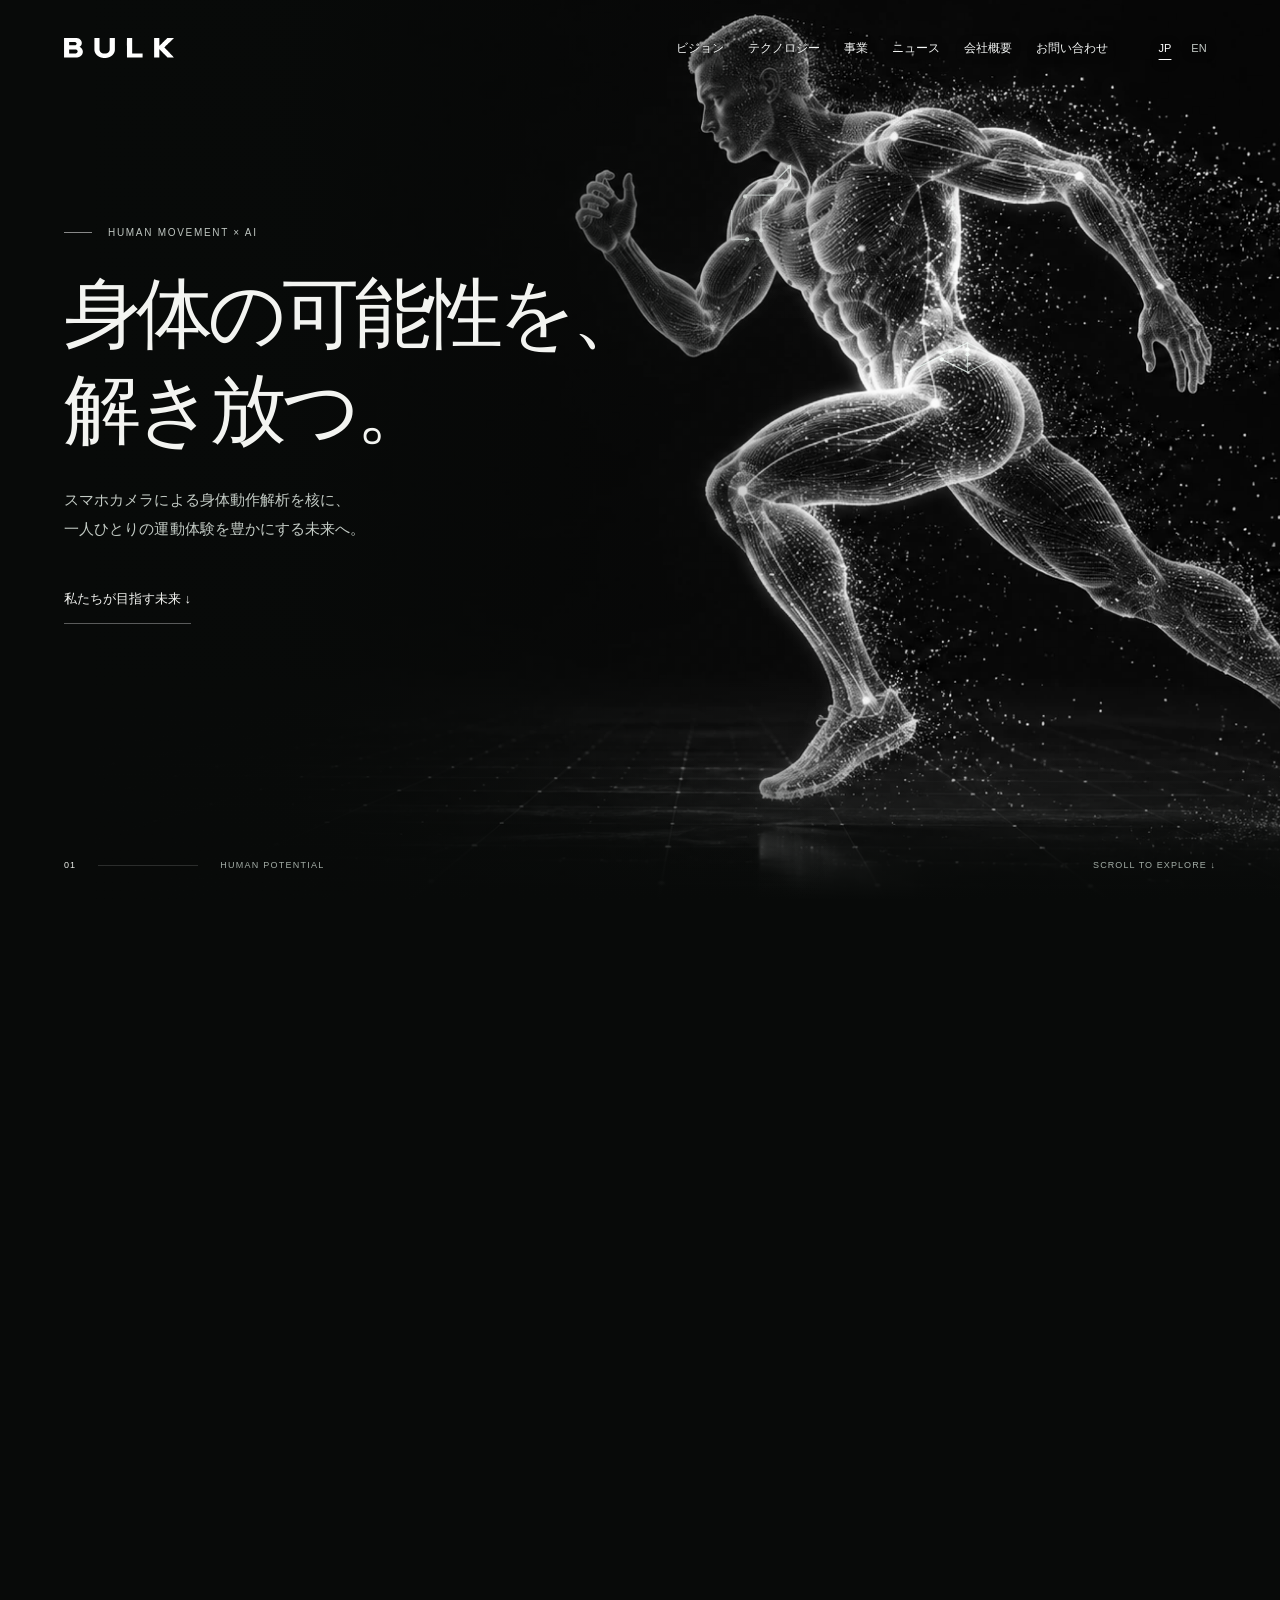
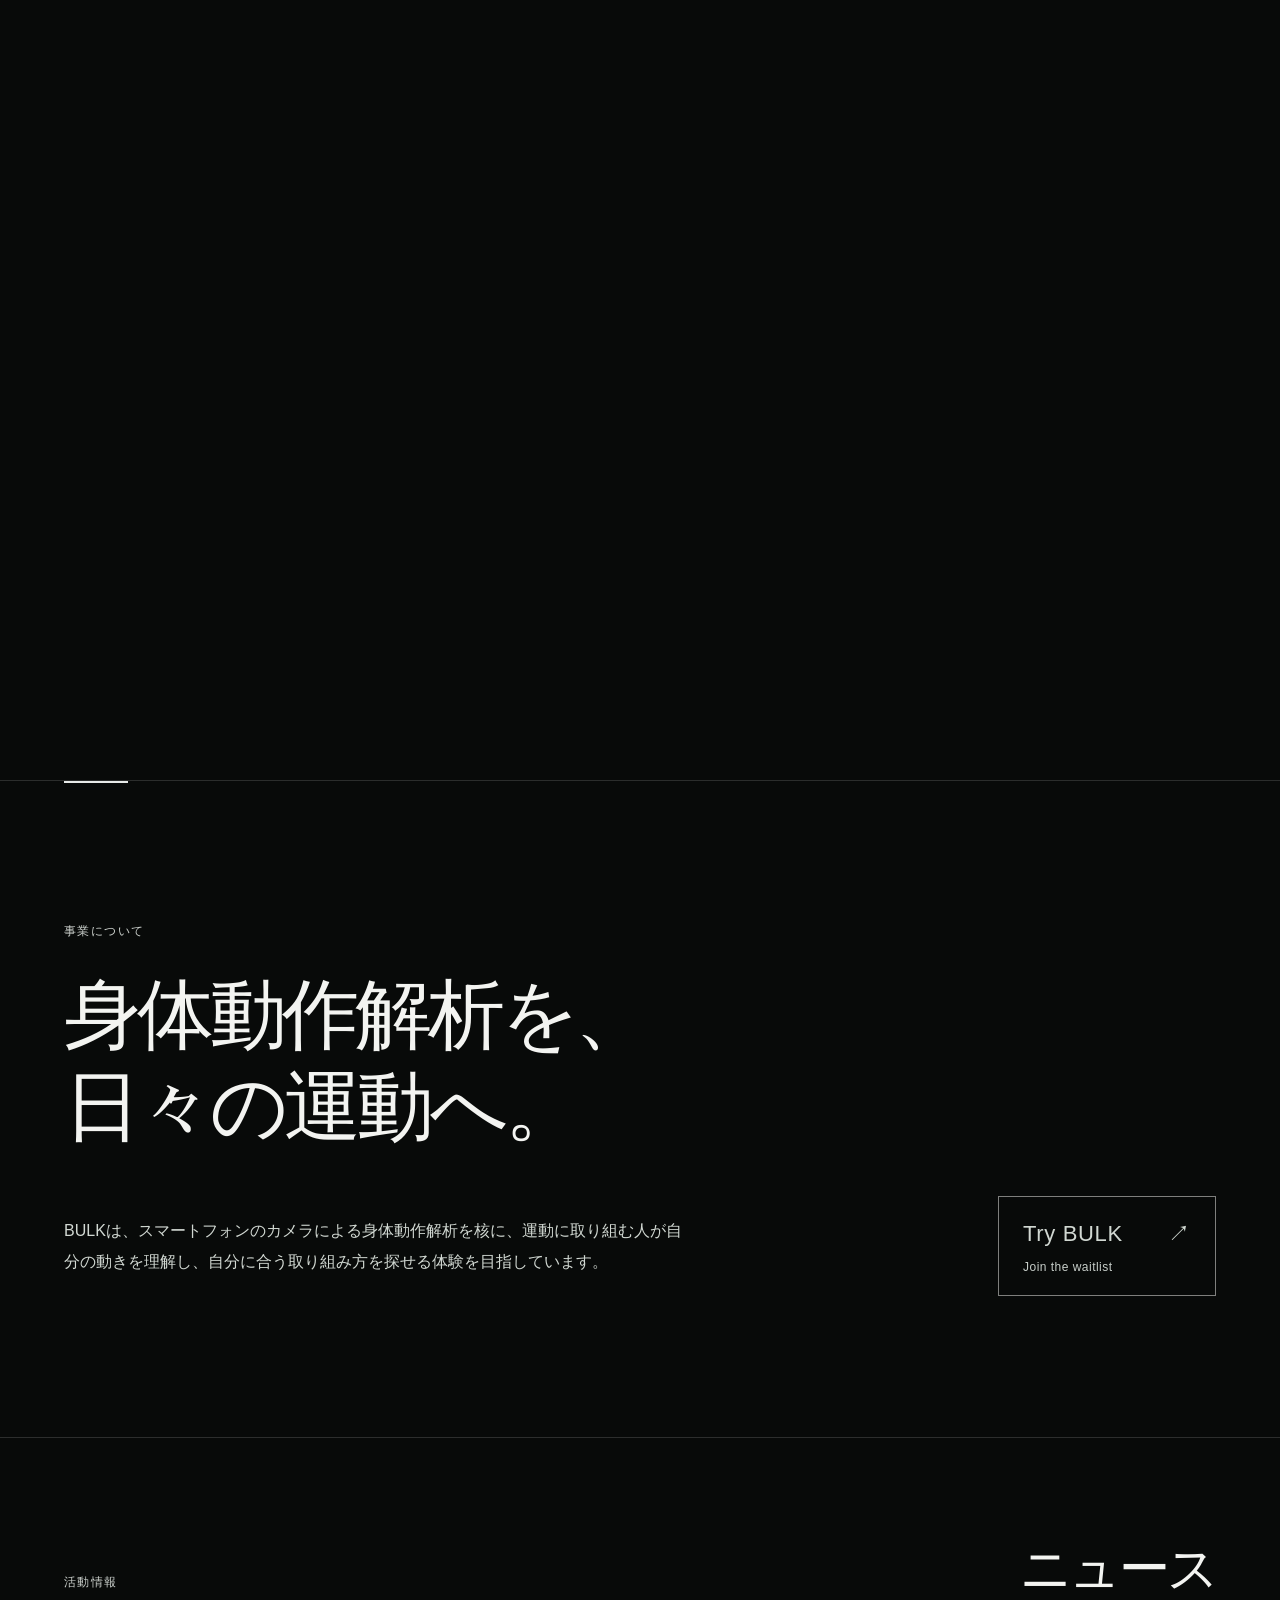
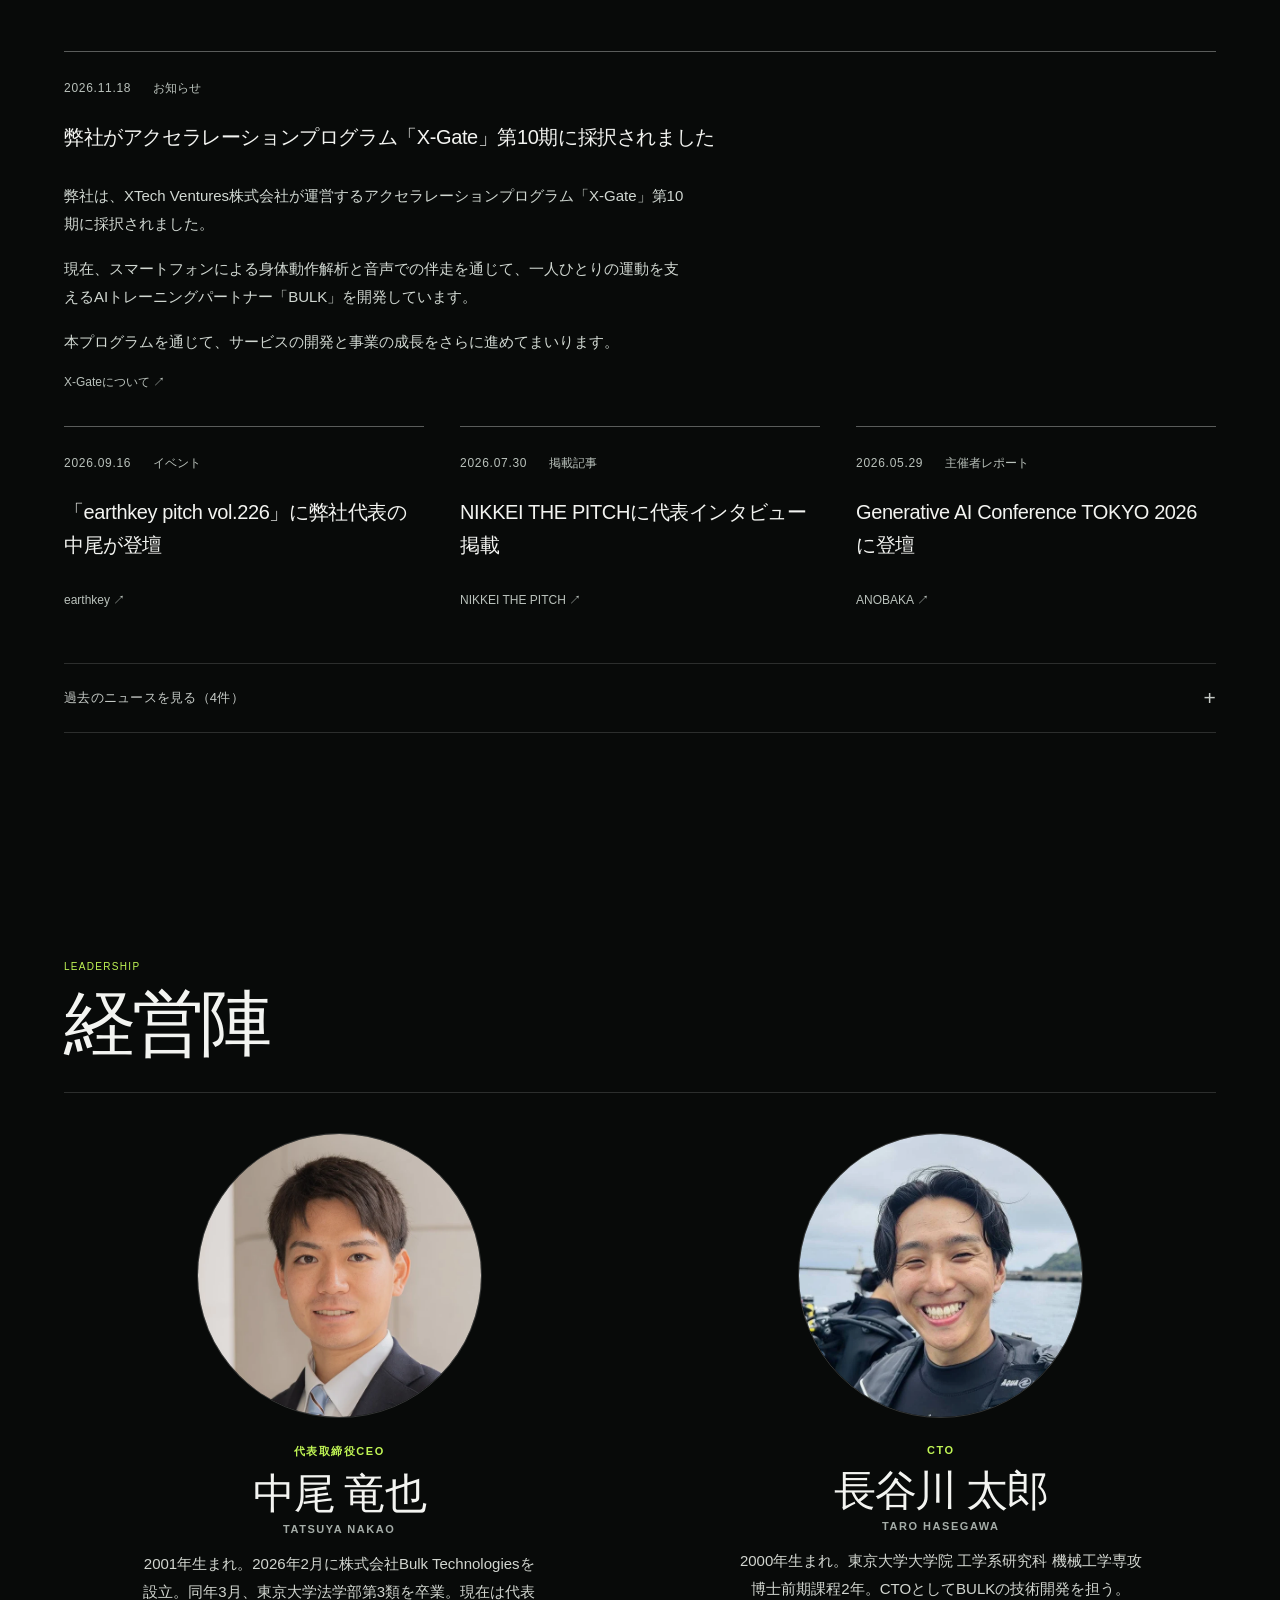
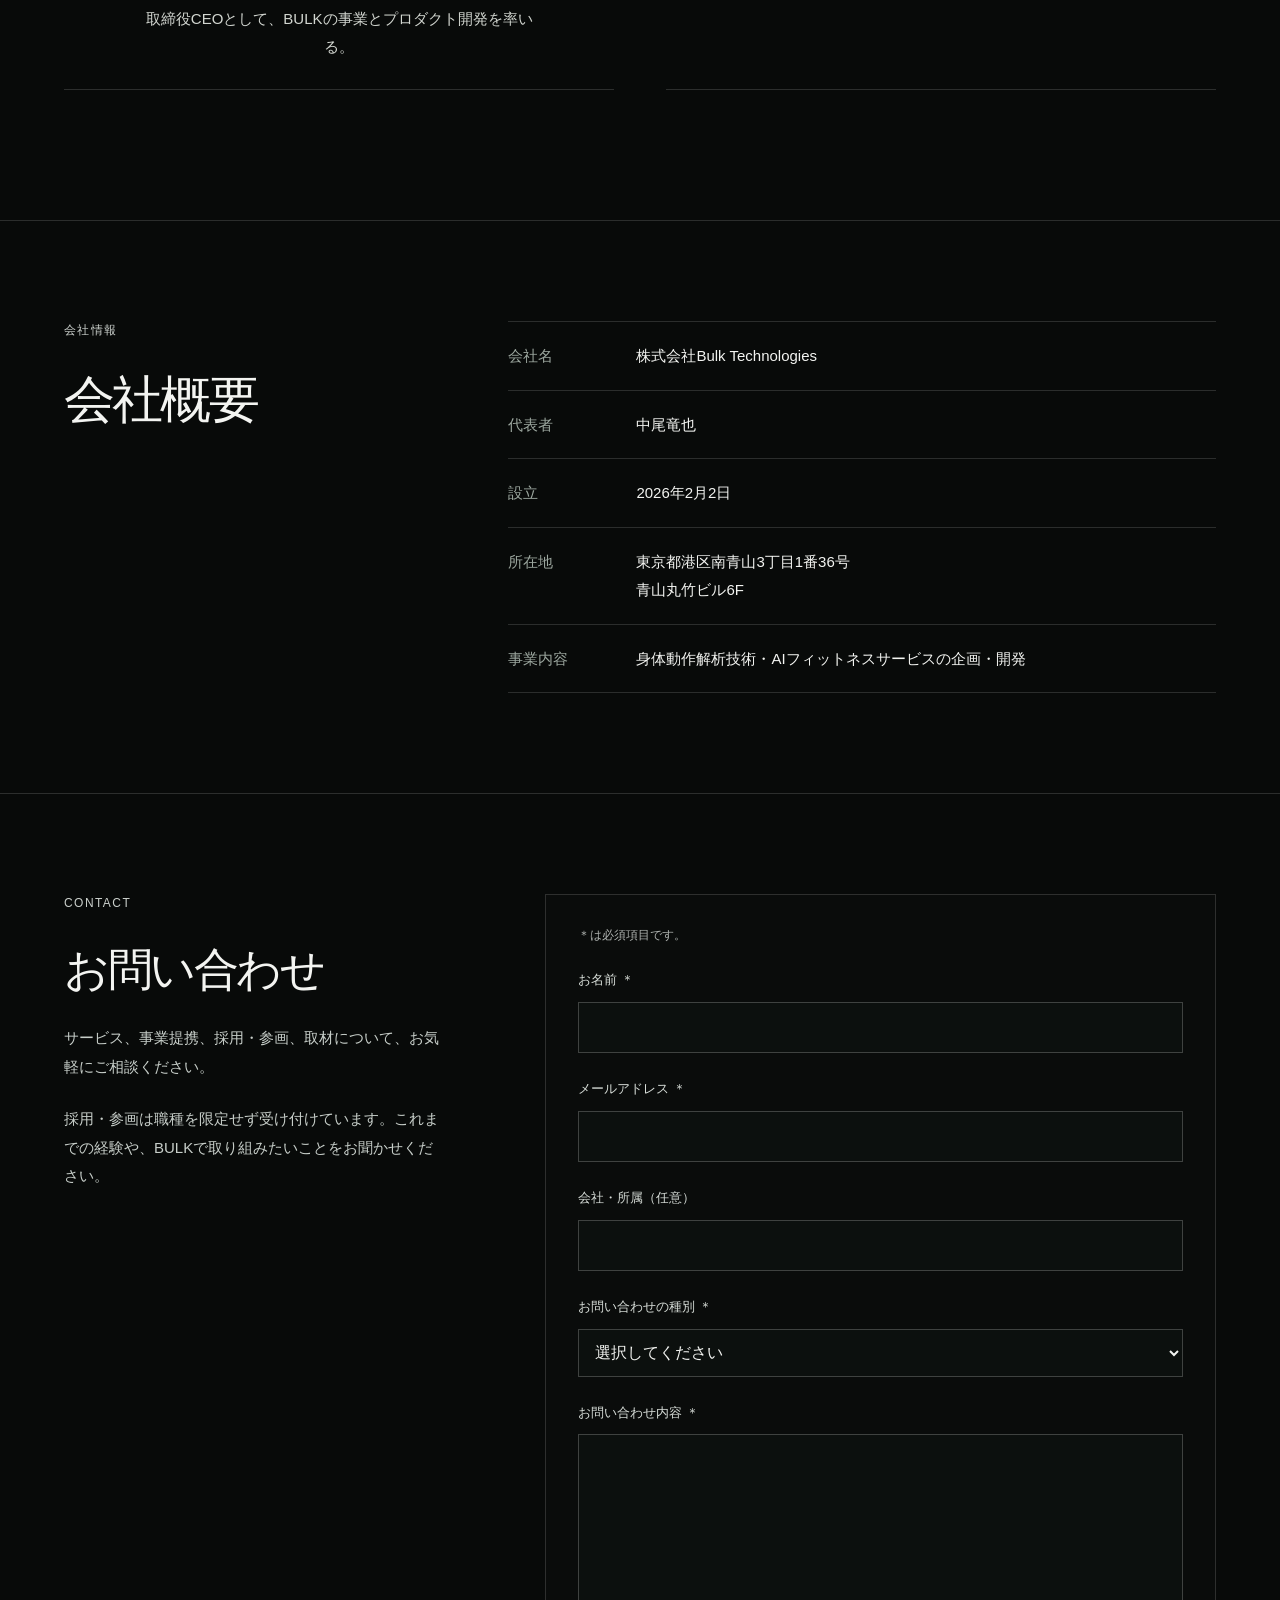
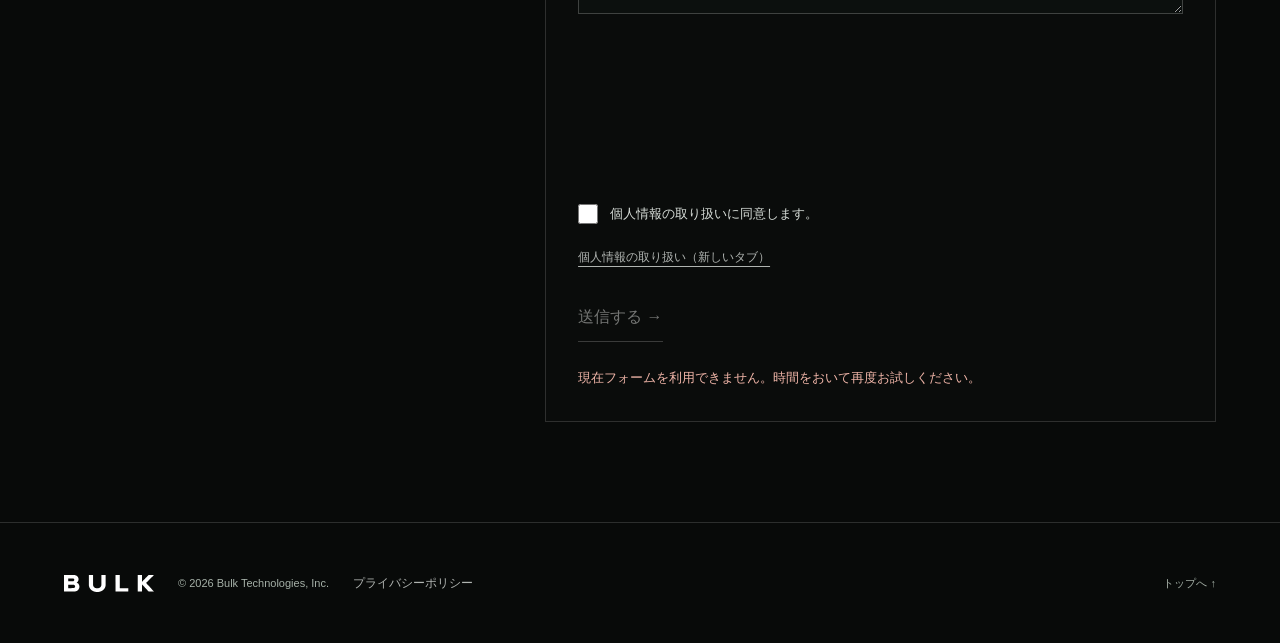
==== commit 111e978d: "Add approved bilingual leadership section after news" ====
--- a/index.html
+++ b/index.html
@@ -8,6 +8,7 @@
 <meta property="og:url" content="https://www.bulktech.co.jp/"><meta property="og:image" content="https://www.bulktech.co.jp/assets/body.webp"><meta property="og:image:alt" content="BULK — Human movement and AI"><meta property="og:type" content="website"><meta property="og:title" content="BULK — 身体の可能性を、解き放つ。"><meta property="og:description" content="株式会社Bulk Technologiesは、スマートフォンのカメラによる身体動作解析を核に、一人ひとりの運動体験を豊かにする未来を目指しています。"><meta property="og:site_name" content="Bulk Technologies"><meta property="og:locale" content="ja_JP">
 <link rel="icon" href="assets/logo.svg"><link rel="preload" href="assets/body.webp" as="image">
 <link rel="stylesheet" href="direction.css?v=visual-20261015"><link rel="canonical" href="https://www.bulktech.co.jp/"><style>.news-release{grid-column:1/-1}.news-release p{max-width:75ch;font-size:15px;line-height:1.9;color:#d1d8d2;margin:0 0 16px}.news-release:hover h3{text-decoration:none}@media(max-width:700px){.news-release p{font-size:14px}}</style>
+<link rel="stylesheet" href="leadership.css?v=20261120">
 </head>
 <body>
 <a data-ja="本文へ移動" data-en="Skip to content" class="skip" href="#main">本文へ移動</a><button class="navigation-access" type="button" data-ja="ナビゲーションを開く" data-en="Open navigation">ナビゲーションを開く</button><header class="site-header"><a class="brand" href="#home" aria-label="BULK トップ" data-ja-aria="BULK トップ" data-en-aria="BULK home"><img src="assets/logo.svg" alt="BULK" width="108" height="22"></a><nav id="navigation" aria-label="メインナビゲーション" data-ja-aria="メインナビゲーション" data-en-aria="Main navigation"><a data-ja="ビジョン" data-en="Vision" href="#vision">ビジョン</a><a data-ja="テクノロジー" data-en="Technology" href="#technology">テクノロジー</a><a data-ja="事業" data-en="Business" href="#business">事業</a><a data-ja="ニュース" data-en="News" href="#news">ニュース</a><a data-ja="会社概要" data-en="Company" href="#company">会社概要</a><a data-ja="お問い合わせ" data-en="Contact" href="#contact">お問い合わせ</a></nav><div class="header-controls"><div class="language-switch" role="group" aria-label="表示言語" data-ja-aria="表示言語" data-en-aria="Language"><button type="button" data-lang="ja" lang="ja" aria-pressed="true" aria-label="日本語">JP</button><button type="button" data-lang="en" lang="en" aria-pressed="false" aria-label="English">EN</button></div><button class="menu" type="button" aria-label="メニューを開く" aria-expanded="false" aria-controls="navigation"><span></span><span></span></button></div></header>
@@ -92,6 +93,11 @@
 <a class="news-item" href="https://www.tokyo-sogyo-net.metro.tokyo.lg.jp/news/news251201_02.html" target="_blank" rel="noopener noreferrer"><div class="news-meta"><time datetime="2025-12-01">2025.12.01</time><span  data-ja="主催者発表日" data-en="Organizer announcement">主催者発表日</span><span  data-ja="プログラム参加" data-en="Program participation">プログラム参加</span></div><h3  data-ja="ASAC第2期プレシードプログラムに参加" data-en="BULK takes part in ASAC’s second pre-seed program">ASAC第2期プレシードプログラムに参加</h3><span class="news-source"><span  data-ja="東京都創業NET ↗" data-en="Tokyo Startup NET ↗">東京都創業NET ↗</span><span class="visually-hidden" data-ja="（外部サイト・新しいタブ）" data-en=" (external site, new tab)">（外部サイト・新しいタブ）</span></span></a>
 </details>
 </div></section>
+
+<section class="leadership section" id="leadership" aria-labelledby="leadership-title"><header class="leadership-heading"><p class="eyebrow" lang="en">LEADERSHIP</p><h2 class="" data-ja="経営陣" data-en="Leadership" id="leadership-title">経営陣</h2></header><div class="leadership-grid">
+<article class="leadership-member" aria-labelledby="nakao-name"><figure class="leadership-portrait"><img src="assets/tatsuya-nakao-leadership.webp" width="630" height="630" loading="lazy" decoding="async" alt="中尾 竜也の顔写真" data-ja-alt="中尾 竜也の顔写真" data-en-alt="Portrait of Tatsuya Nakao"></figure><div class="leadership-profile"><p class="leadership-role" data-ja="代表取締役CEO" data-en="Representative Director &amp; CEO">代表取締役CEO</p><h3 class="leadership-name" data-ja="中尾 竜也" data-en="Tatsuya Nakao" id="nakao-name">中尾 竜也</h3><p class="leadership-roman" lang="en">TATSUYA NAKAO</p><p class="leadership-bio" data-ja="2001年生まれ。2026年2月に株式会社Bulk Technologiesを設立。同年3月、東京大学法学部第3類を卒業。現在は代表取締役CEOとして、BULKの事業とプロダクト開発を率いる。" data-en="Born in 2001. Founded Bulk Technologies in February 2026 and graduated from the University of Tokyo’s Faculty of Law, Course III, in March of the same year. As Representative Director and CEO, he leads BULK’s business and product development.">2001年生まれ。2026年2月に株式会社Bulk Technologiesを設立。同年3月、東京大学法学部第3類を卒業。現在は代表取締役CEOとして、BULKの事業とプロダクト開発を率いる。</p></div></article>
+<article class="leadership-member" aria-labelledby="hasegawa-name"><figure class="leadership-portrait"><img src="assets/taro-hasegawa-leadership.webp" width="630" height="630" loading="lazy" decoding="async" alt="長谷川 太郎の顔写真" data-ja-alt="長谷川 太郎の顔写真" data-en-alt="Portrait of Taro Hasegawa"></figure><div class="leadership-profile"><p class="leadership-role" data-ja="CTO" data-en="CTO">CTO</p><h3 class="leadership-name" data-ja="長谷川 太郎" data-en="Taro Hasegawa" id="hasegawa-name">長谷川 太郎</h3><p class="leadership-roman" lang="en">TARO HASEGAWA</p><p class="leadership-bio" data-ja="2000年生まれ。東京大学大学院 工学系研究科 機械工学専攻 博士前期課程2年。CTOとしてBULKの技術開発を担う。" data-en="Born in 2000. A second-year master’s student in Mechanical Engineering at the University of Tokyo’s Graduate School of Engineering. As CTO, he is responsible for BULK’s technology development.">2000年生まれ。東京大学大学院 工学系研究科 機械工学専攻 博士前期課程2年。CTOとしてBULKの技術開発を担う。</p></div></article>
+</div></section>
 <section class="company section" data-reveal id="company"><p data-ja="会社情報" data-en="COMPANY" class="eyebrow">会社情報</p><div class="company-intro"><h2 data-ja="会社概要" data-en="Company profile" >会社概要</h2></div><div class="company-details"><dl><div><dt data-ja="会社名" data-en="Company name" >会社名</dt><dd data-ja="株式会社Bulk Technologies" data-en="Bulk Technologies, Inc." >株式会社Bulk Technologies</dd></div><div><dt data-ja="代表者" data-en="Representative" >代表者</dt><dd data-ja="中尾竜也" data-en="Tatsuya Nakao" >中尾竜也</dd></div><div><dt data-ja="設立" data-en="Established" >設立</dt><dd data-ja="2026年2月2日" data-en="February 2, 2026" >2026年2月2日</dd></div><div><dt data-ja="所在地" data-en="Address" >所在地</dt><dd data-ja="東京都港区南青山3丁目1番36号
 青山丸竹ビル6F" data-en="Aoyama Marutake Building 6F
 3-1-36 Minami-Aoyama, Minato-ku, Tokyo, Japan" >東京都港区南青山3丁目1番36号
--- a/leadership.css
+++ b/leadership.css
@@ -0,0 +1,16 @@
+
+/* Leadership: approved portrait framing and responsive profiles. */
+.leadership-heading{padding-bottom:28px;border-bottom:1px solid var(--line);margin-bottom:26px}
+.leadership-heading h2{font-size:clamp(40px,6vw,72px);line-height:1.1}
+.leadership-heading .eyebrow{margin-bottom:10px;color:#c0f555}
+.leadership-grid{display:grid;grid-template-columns:repeat(2,minmax(0,1fr));gap:clamp(20px,4vw,52px)}
+.leadership-member{min-width:0;border-bottom:1px solid var(--line);text-align:center}
+.leadership-portrait{width:min(100%,clamp(190px,24vw,285px));aspect-ratio:1;margin:14px auto 0;border-radius:50%;overflow:hidden;border:1px solid #ffffff2e}
+.leadership-portrait img{width:100%;height:100%;object-fit:cover}
+.leadership-profile{padding:26px 0 28px}
+.leadership-role,.leadership-roman{font-size:11px;font-weight:600;letter-spacing:.14em}
+.leadership-role{color:#c0f555;margin-bottom:9px}
+.leadership-name{font-size:clamp(27px,4vw,42px);font-weight:500;letter-spacing:-.035em;line-height:1.22;margin:0 0 4px}
+.leadership-roman{color:var(--muted);margin-bottom:15px}
+.leadership-bio{font-size:15px;line-height:1.85;color:#d2d6d0;overflow-wrap:anywhere;margin:0 auto;max-width:27em}
+@media(max-width:650px){.leadership-grid{grid-template-columns:1fr;gap:34px}.leadership-heading{padding-bottom:22px;margin-bottom:20px}.leadership-portrait{width:min(76%,245px);margin-top:8px}.leadership-profile{padding:20px 0 23px}.leadership-bio{font-size:14px}}
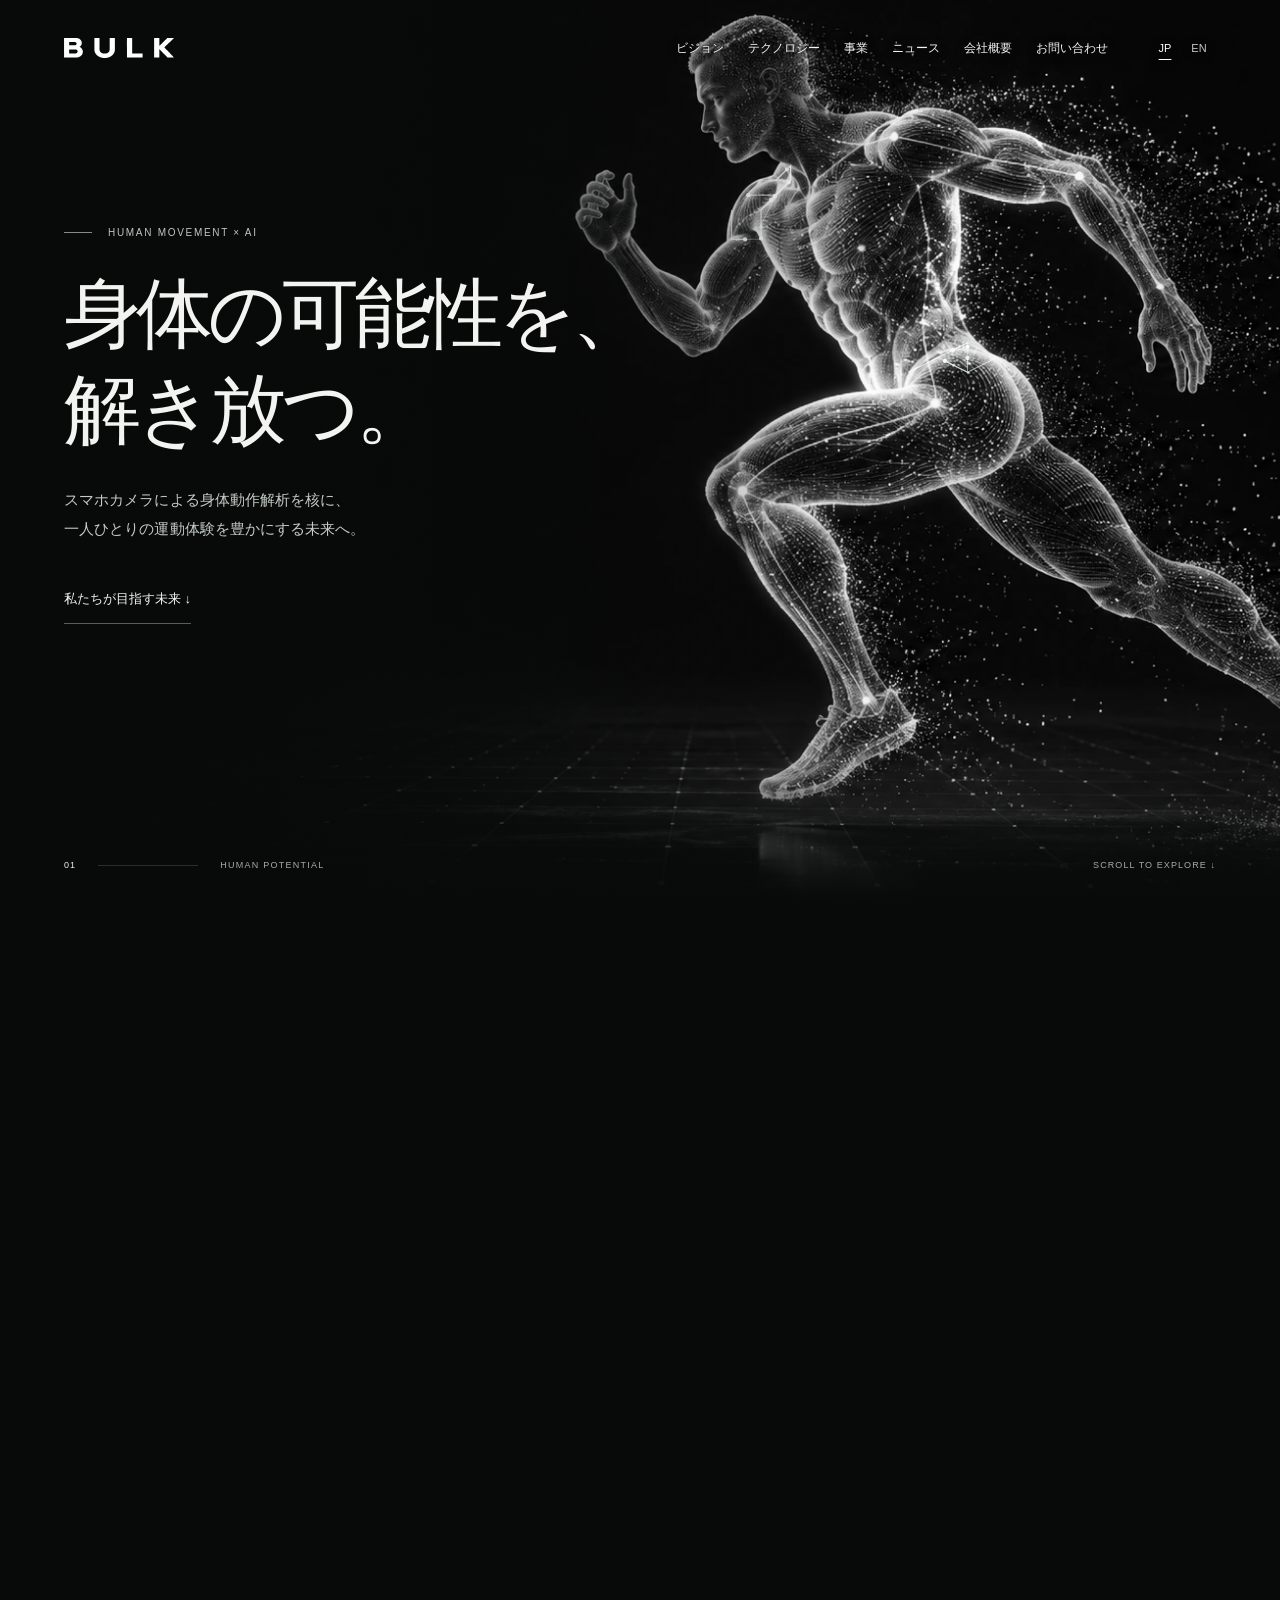
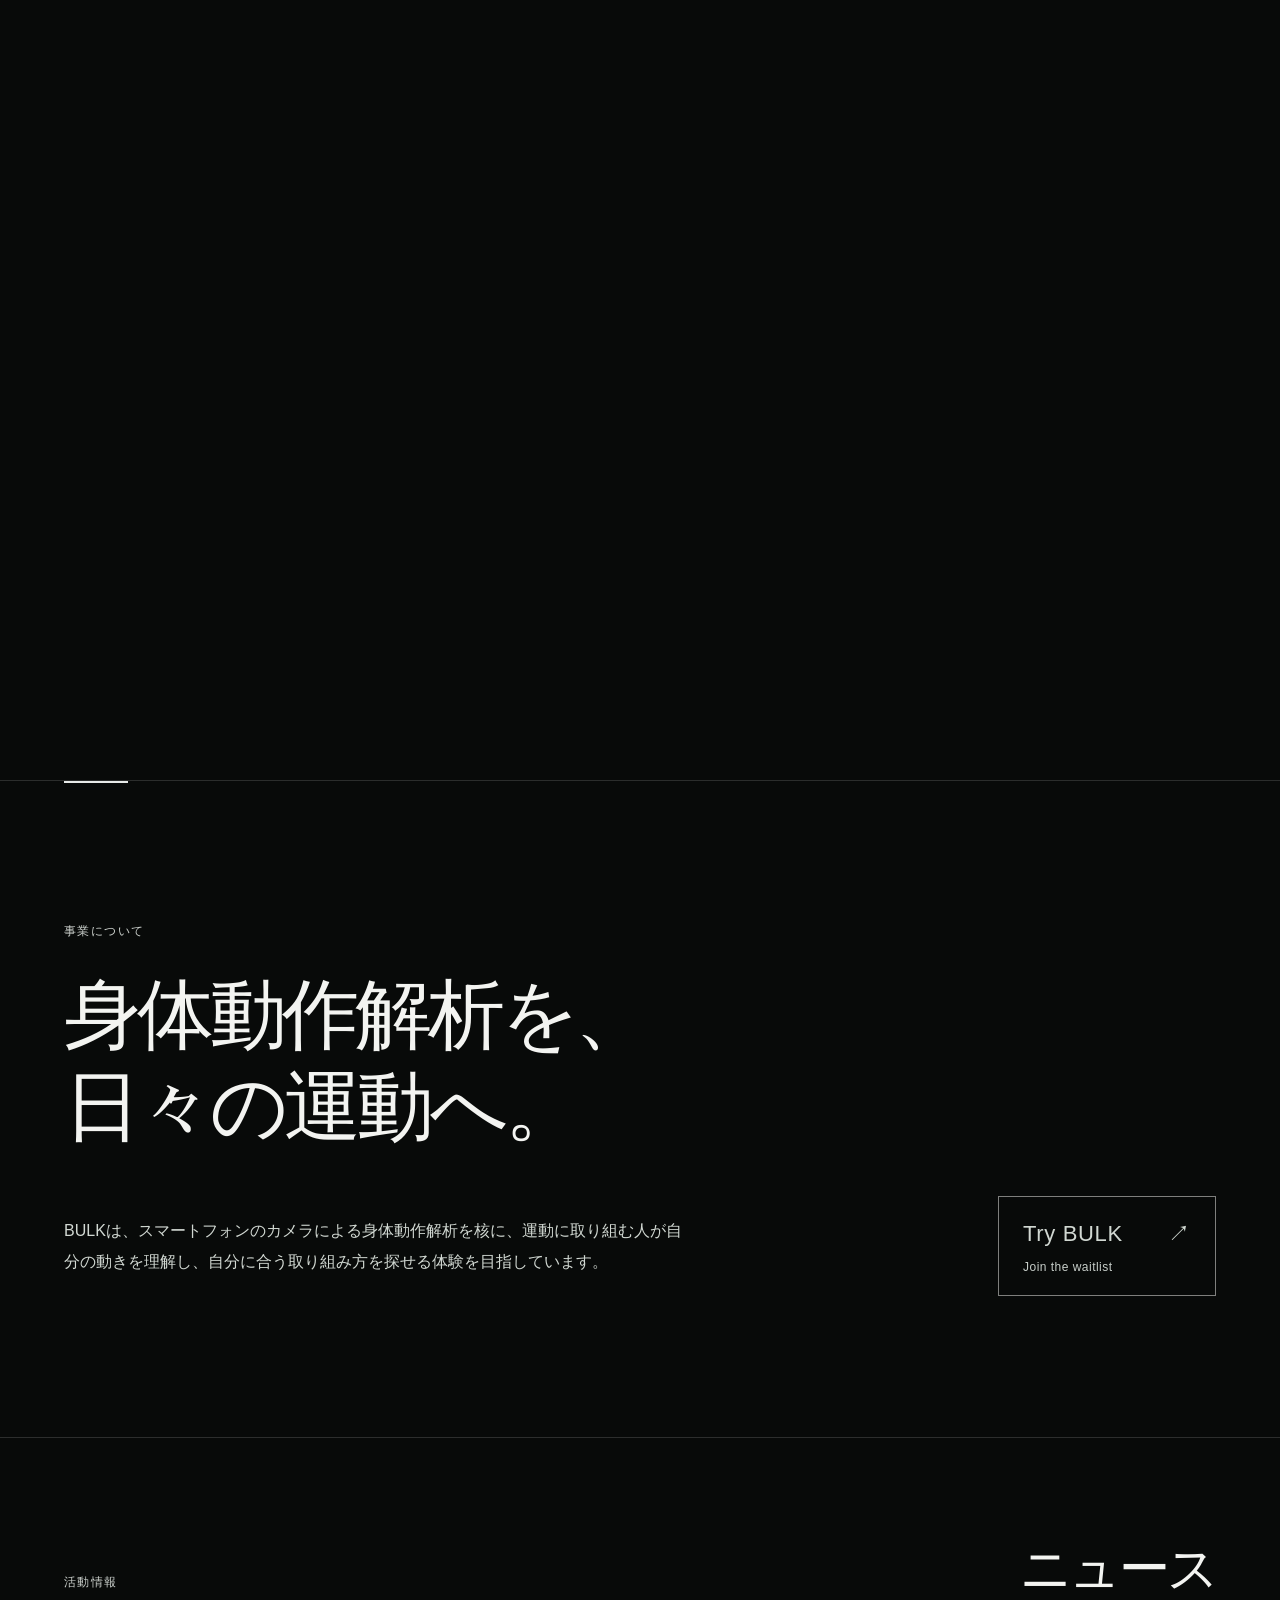
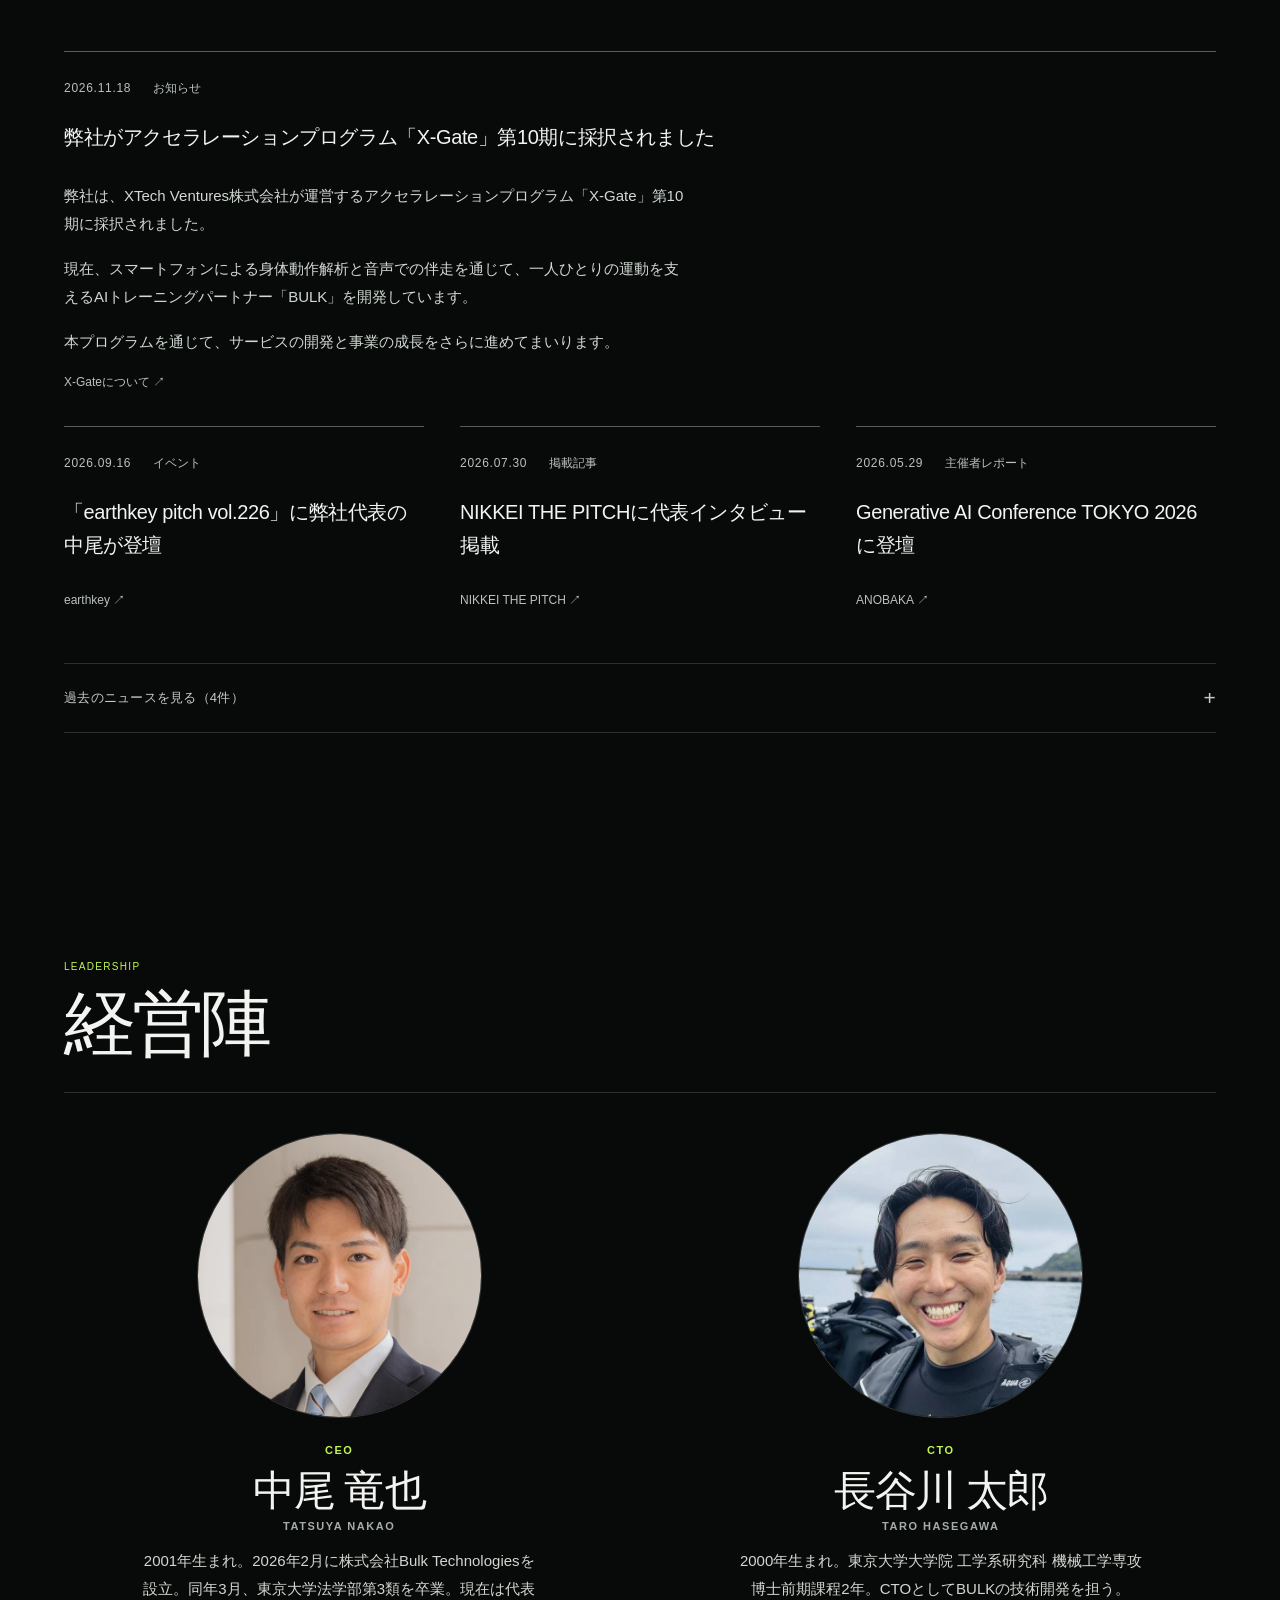
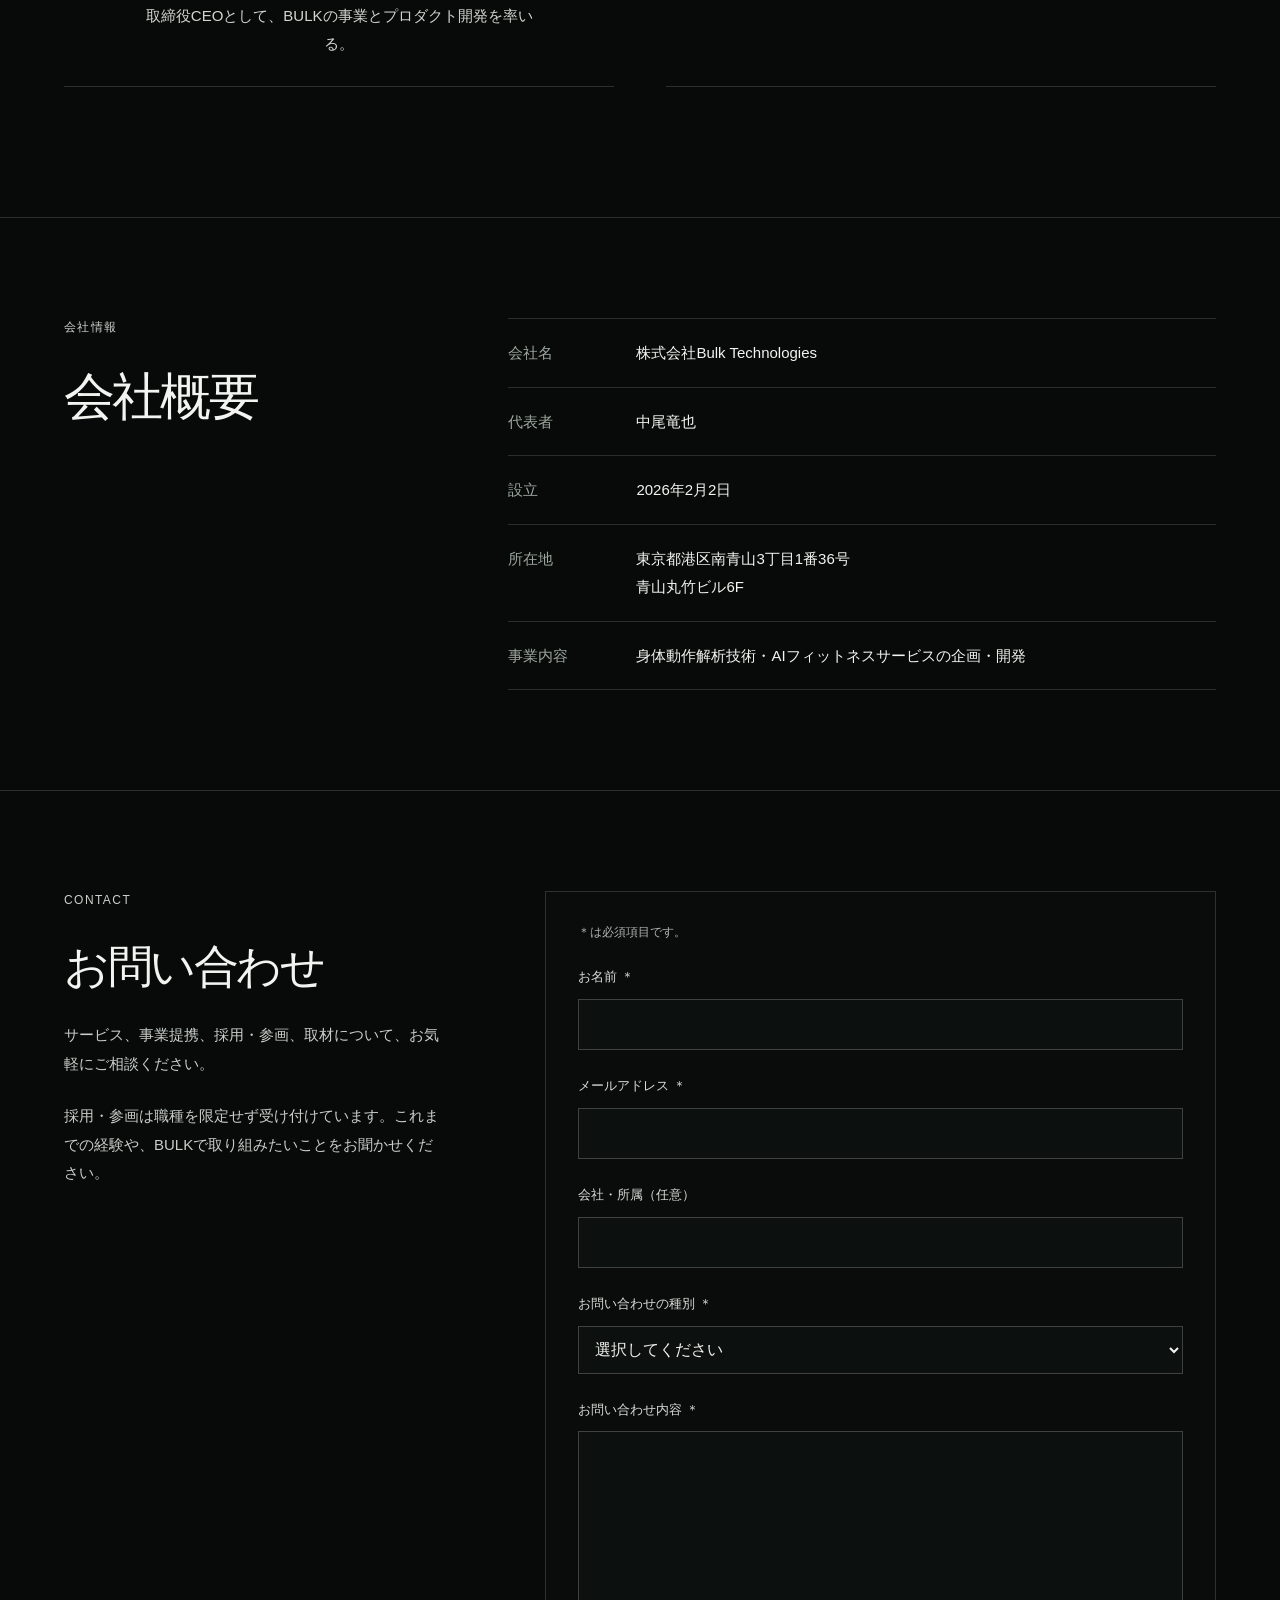
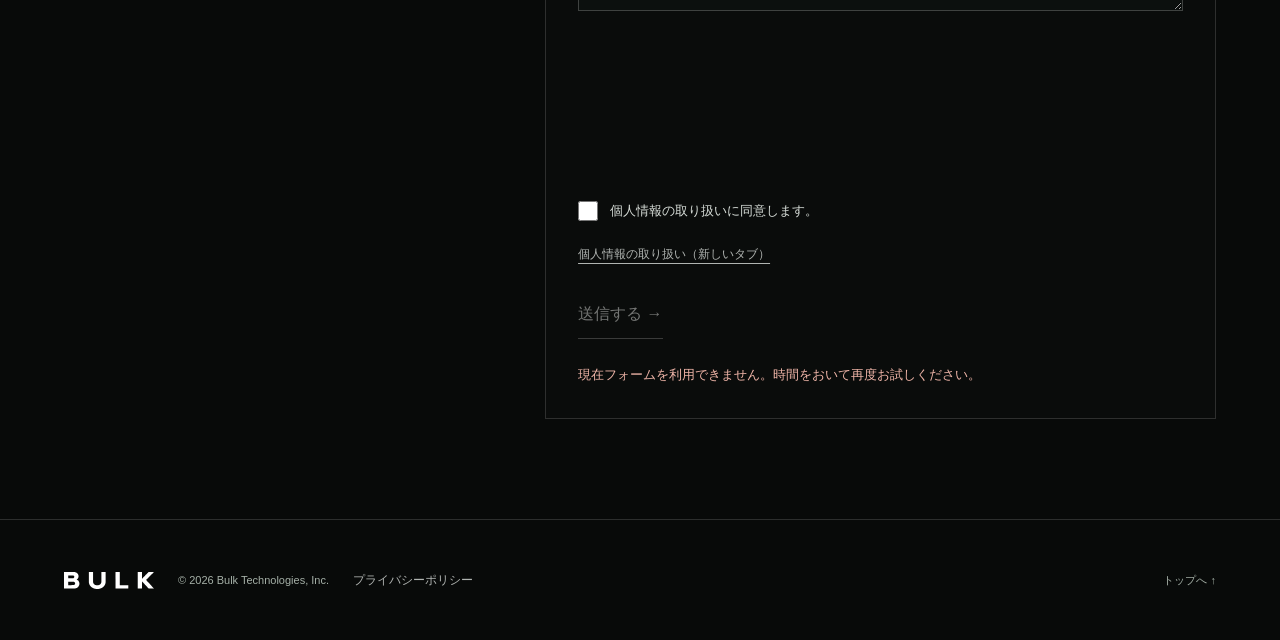
==== commit 11443993: "Shorten leadership title to CEO in Japanese and English" ====
--- a/index.html
+++ b/index.html
@@ -95,7 +95,7 @@
 </div></section>
 
 <section class="leadership section" id="leadership" aria-labelledby="leadership-title"><header class="leadership-heading"><p class="eyebrow" lang="en">LEADERSHIP</p><h2 class="" data-ja="経営陣" data-en="Leadership" id="leadership-title">経営陣</h2></header><div class="leadership-grid">
-<article class="leadership-member" aria-labelledby="nakao-name"><figure class="leadership-portrait"><img src="assets/tatsuya-nakao-leadership.webp" width="630" height="630" loading="lazy" decoding="async" alt="中尾 竜也の顔写真" data-ja-alt="中尾 竜也の顔写真" data-en-alt="Portrait of Tatsuya Nakao"></figure><div class="leadership-profile"><p class="leadership-role" data-ja="代表取締役CEO" data-en="Representative Director &amp; CEO">代表取締役CEO</p><h3 class="leadership-name" data-ja="中尾 竜也" data-en="Tatsuya Nakao" id="nakao-name">中尾 竜也</h3><p class="leadership-roman" lang="en">TATSUYA NAKAO</p><p class="leadership-bio" data-ja="2001年生まれ。2026年2月に株式会社Bulk Technologiesを設立。同年3月、東京大学法学部第3類を卒業。現在は代表取締役CEOとして、BULKの事業とプロダクト開発を率いる。" data-en="Born in 2001. Founded Bulk Technologies in February 2026 and graduated from the University of Tokyo’s Faculty of Law, Course III, in March of the same year. As Representative Director and CEO, he leads BULK’s business and product development.">2001年生まれ。2026年2月に株式会社Bulk Technologiesを設立。同年3月、東京大学法学部第3類を卒業。現在は代表取締役CEOとして、BULKの事業とプロダクト開発を率いる。</p></div></article>
+<article class="leadership-member" aria-labelledby="nakao-name"><figure class="leadership-portrait"><img src="assets/tatsuya-nakao-leadership.webp" width="630" height="630" loading="lazy" decoding="async" alt="中尾 竜也の顔写真" data-ja-alt="中尾 竜也の顔写真" data-en-alt="Portrait of Tatsuya Nakao"></figure><div class="leadership-profile"><p class="leadership-role" data-ja="CEO" data-en="CEO">CEO</p><h3 class="leadership-name" data-ja="中尾 竜也" data-en="Tatsuya Nakao" id="nakao-name">中尾 竜也</h3><p class="leadership-roman" lang="en">TATSUYA NAKAO</p><p class="leadership-bio" data-ja="2001年生まれ。2026年2月に株式会社Bulk Technologiesを設立。同年3月、東京大学法学部第3類を卒業。現在は代表取締役CEOとして、BULKの事業とプロダクト開発を率いる。" data-en="Born in 2001. Founded Bulk Technologies in February 2026 and graduated from the University of Tokyo’s Faculty of Law, Course III, in March of the same year. As Representative Director and CEO, he leads BULK’s business and product development.">2001年生まれ。2026年2月に株式会社Bulk Technologiesを設立。同年3月、東京大学法学部第3類を卒業。現在は代表取締役CEOとして、BULKの事業とプロダクト開発を率いる。</p></div></article>
 <article class="leadership-member" aria-labelledby="hasegawa-name"><figure class="leadership-portrait"><img src="assets/taro-hasegawa-leadership.webp" width="630" height="630" loading="lazy" decoding="async" alt="長谷川 太郎の顔写真" data-ja-alt="長谷川 太郎の顔写真" data-en-alt="Portrait of Taro Hasegawa"></figure><div class="leadership-profile"><p class="leadership-role" data-ja="CTO" data-en="CTO">CTO</p><h3 class="leadership-name" data-ja="長谷川 太郎" data-en="Taro Hasegawa" id="hasegawa-name">長谷川 太郎</h3><p class="leadership-roman" lang="en">TARO HASEGAWA</p><p class="leadership-bio" data-ja="2000年生まれ。東京大学大学院 工学系研究科 機械工学専攻 博士前期課程2年。CTOとしてBULKの技術開発を担う。" data-en="Born in 2000. A second-year master’s student in Mechanical Engineering at the University of Tokyo’s Graduate School of Engineering. As CTO, he is responsible for BULK’s technology development.">2000年生まれ。東京大学大学院 工学系研究科 機械工学専攻 博士前期課程2年。CTOとしてBULKの技術開発を担う。</p></div></article>
 </div></section>
 <section class="company section" data-reveal id="company"><p data-ja="会社情報" data-en="COMPANY" class="eyebrow">会社情報</p><div class="company-intro"><h2 data-ja="会社概要" data-en="Company profile" >会社概要</h2></div><div class="company-details"><dl><div><dt data-ja="会社名" data-en="Company name" >会社名</dt><dd data-ja="株式会社Bulk Technologies" data-en="Bulk Technologies, Inc." >株式会社Bulk Technologies</dd></div><div><dt data-ja="代表者" data-en="Representative" >代表者</dt><dd data-ja="中尾竜也" data-en="Tatsuya Nakao" >中尾竜也</dd></div><div><dt data-ja="設立" data-en="Established" >設立</dt><dd data-ja="2026年2月2日" data-en="February 2, 2026" >2026年2月2日</dd></div><div><dt data-ja="所在地" data-en="Address" >所在地</dt><dd data-ja="東京都港区南青山3丁目1番36号
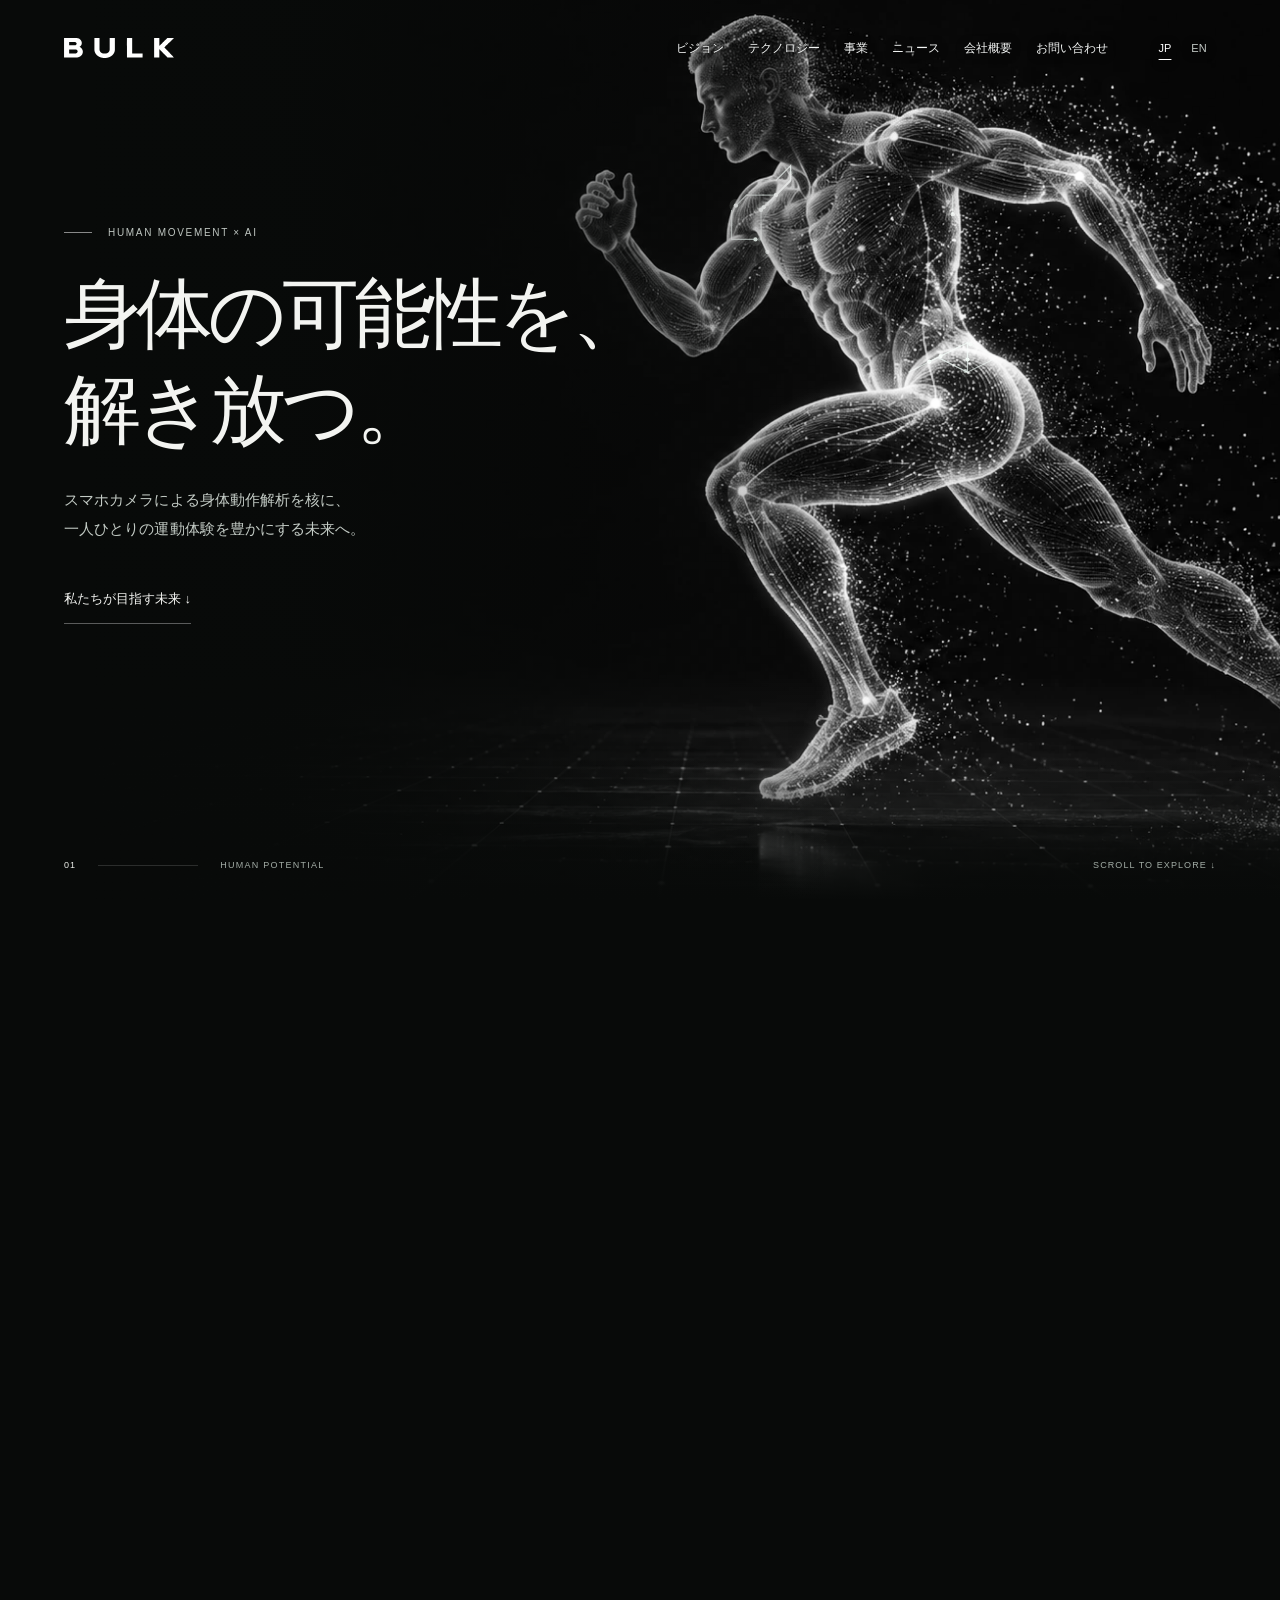
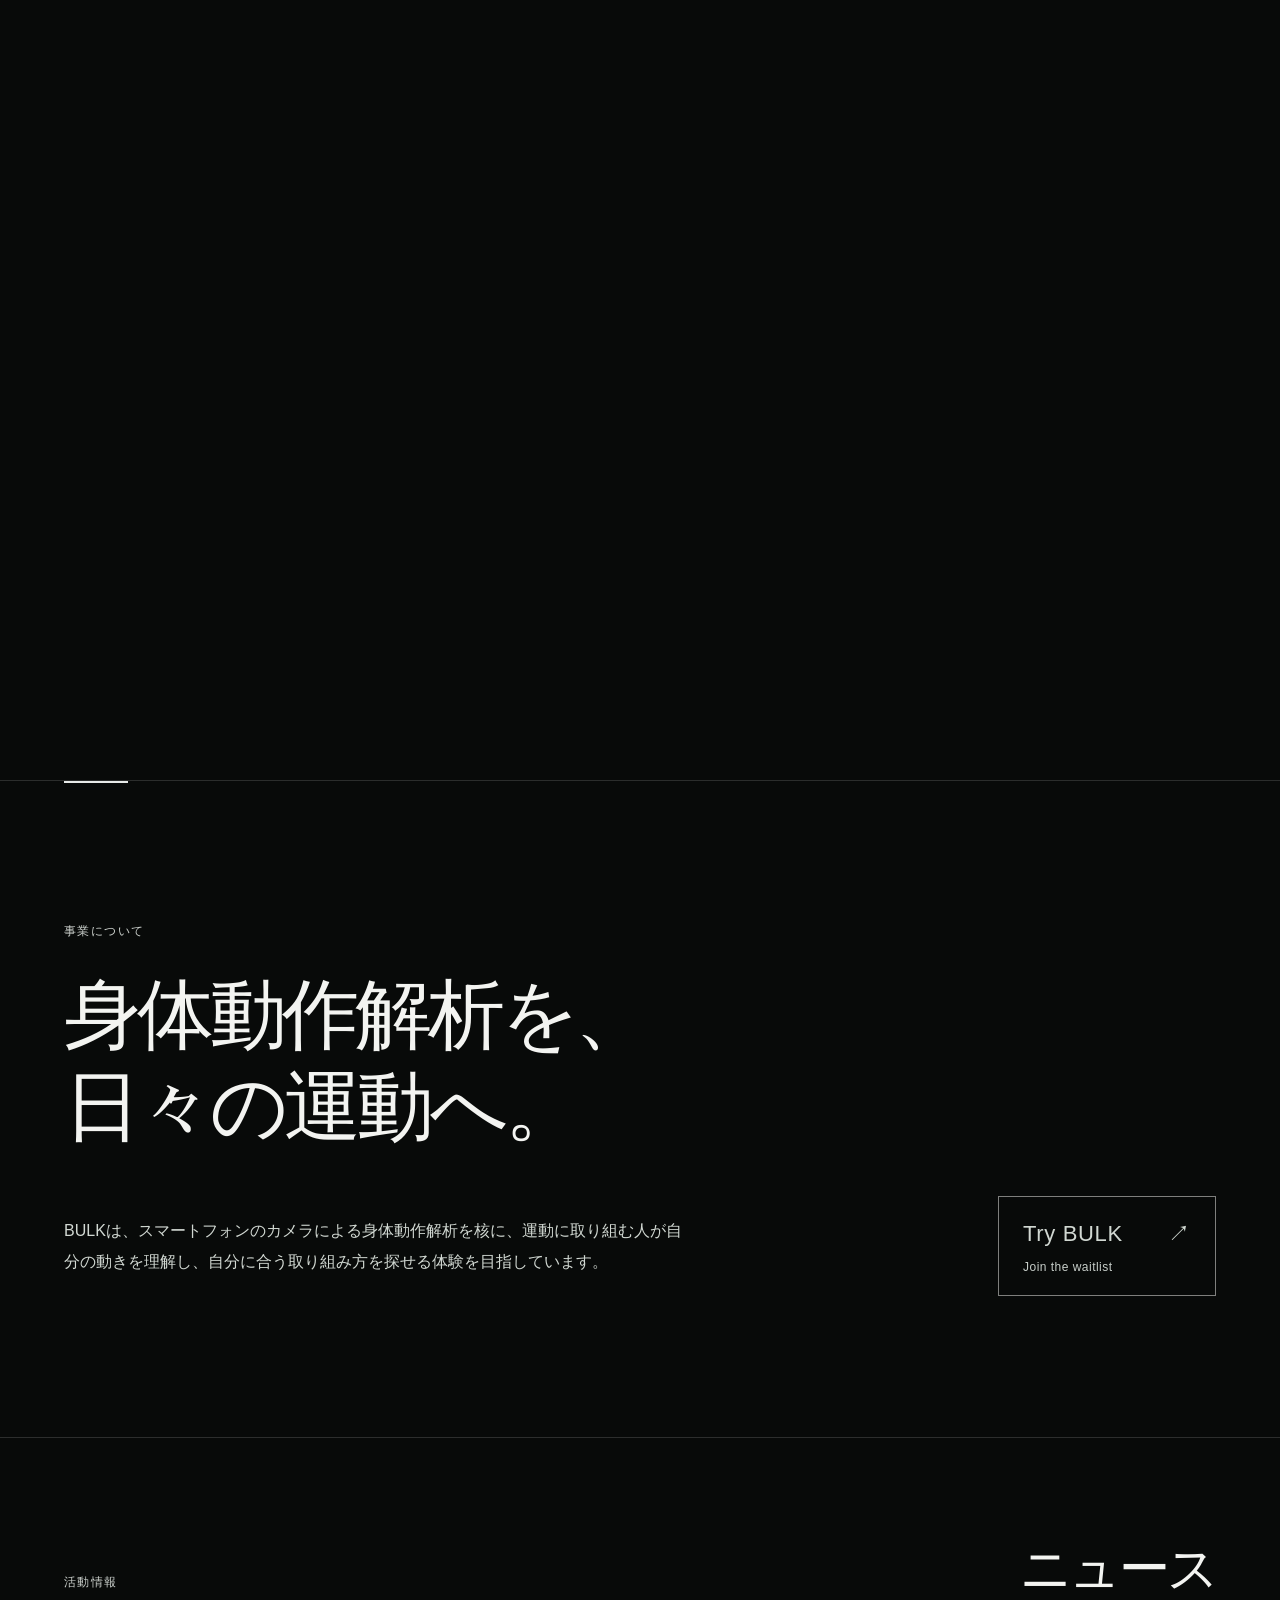
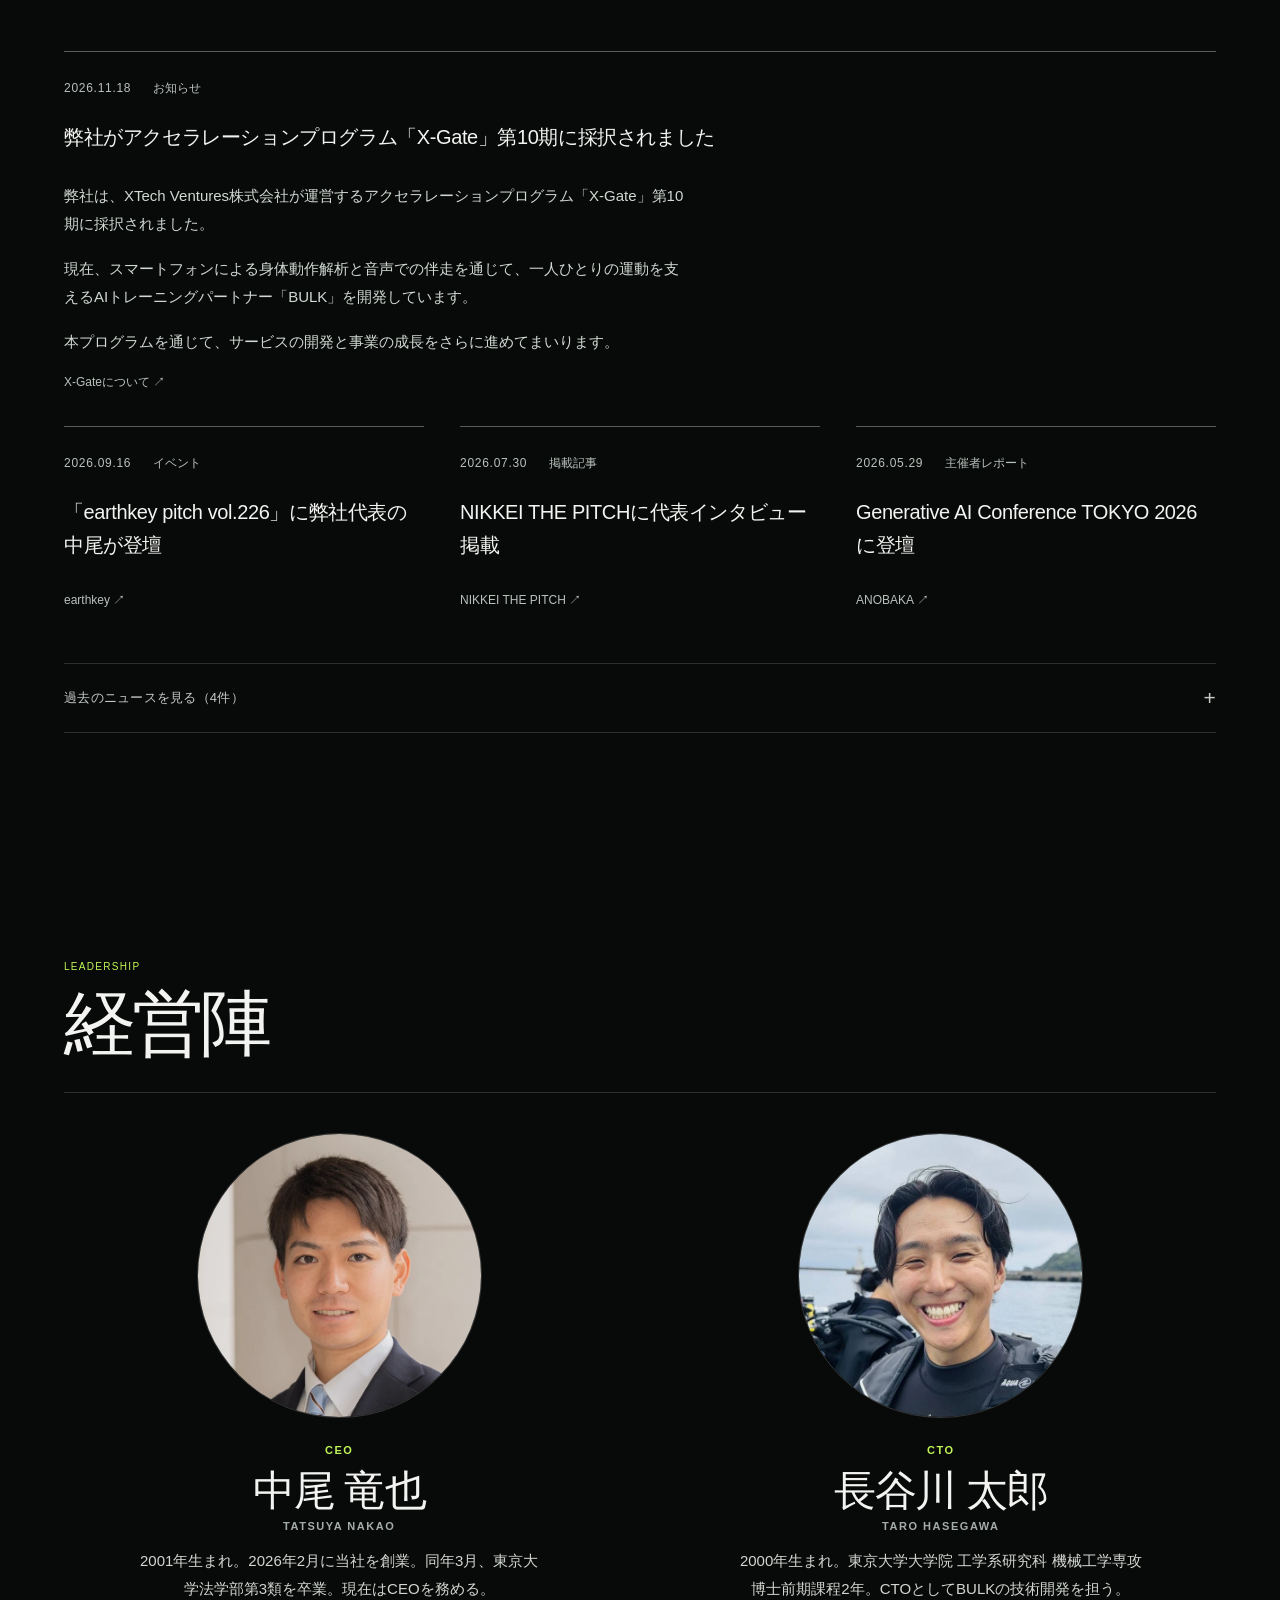
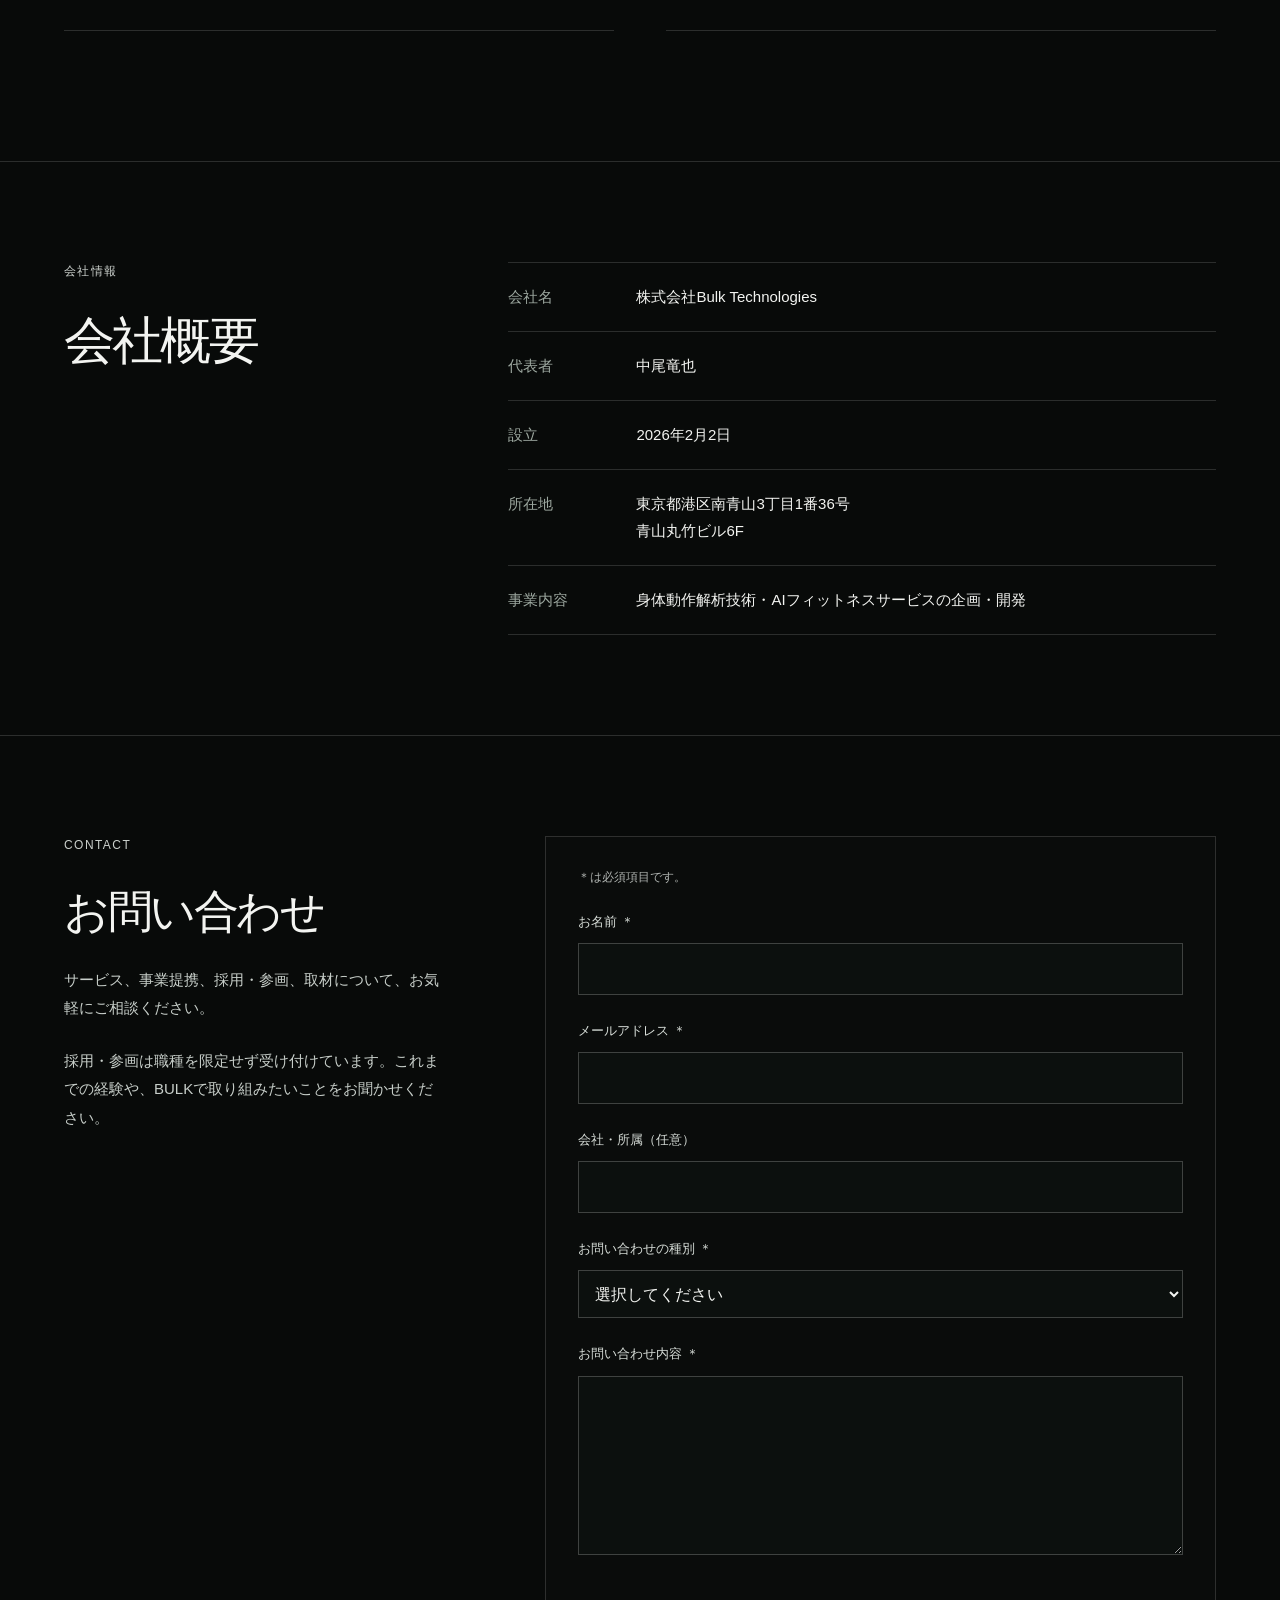
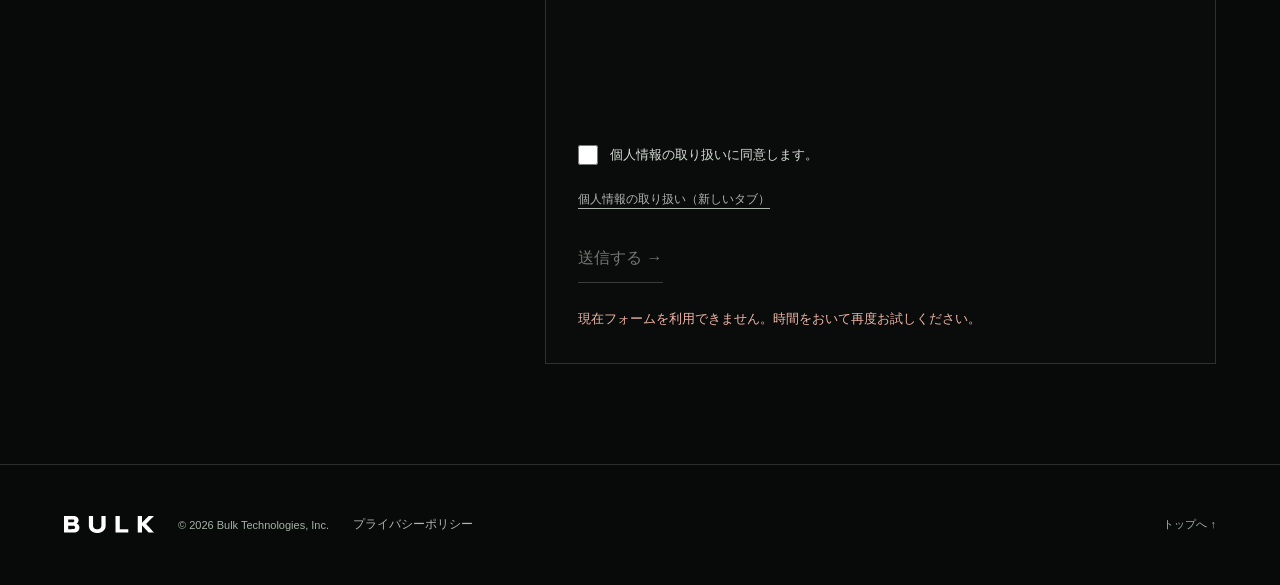
==== commit 10e7ae4f: "Revise CEO biography to confirmed founding and education facts" ====
--- a/index.html
+++ b/index.html
@@ -95,7 +95,7 @@
 </div></section>
 
 <section class="leadership section" id="leadership" aria-labelledby="leadership-title"><header class="leadership-heading"><p class="eyebrow" lang="en">LEADERSHIP</p><h2 class="" data-ja="経営陣" data-en="Leadership" id="leadership-title">経営陣</h2></header><div class="leadership-grid">
-<article class="leadership-member" aria-labelledby="nakao-name"><figure class="leadership-portrait"><img src="assets/tatsuya-nakao-leadership.webp" width="630" height="630" loading="lazy" decoding="async" alt="中尾 竜也の顔写真" data-ja-alt="中尾 竜也の顔写真" data-en-alt="Portrait of Tatsuya Nakao"></figure><div class="leadership-profile"><p class="leadership-role" data-ja="CEO" data-en="CEO">CEO</p><h3 class="leadership-name" data-ja="中尾 竜也" data-en="Tatsuya Nakao" id="nakao-name">中尾 竜也</h3><p class="leadership-roman" lang="en">TATSUYA NAKAO</p><p class="leadership-bio" data-ja="2001年生まれ。2026年2月に株式会社Bulk Technologiesを設立。同年3月、東京大学法学部第3類を卒業。現在は代表取締役CEOとして、BULKの事業とプロダクト開発を率いる。" data-en="Born in 2001. Founded Bulk Technologies in February 2026 and graduated from the University of Tokyo’s Faculty of Law, Course III, in March of the same year. As Representative Director and CEO, he leads BULK’s business and product development.">2001年生まれ。2026年2月に株式会社Bulk Technologiesを設立。同年3月、東京大学法学部第3類を卒業。現在は代表取締役CEOとして、BULKの事業とプロダクト開発を率いる。</p></div></article>
+<article class="leadership-member" aria-labelledby="nakao-name"><figure class="leadership-portrait"><img src="assets/tatsuya-nakao-leadership.webp" width="630" height="630" loading="lazy" decoding="async" alt="中尾 竜也の顔写真" data-ja-alt="中尾 竜也の顔写真" data-en-alt="Portrait of Tatsuya Nakao"></figure><div class="leadership-profile"><p class="leadership-role" data-ja="CEO" data-en="CEO">CEO</p><h3 class="leadership-name" data-ja="中尾 竜也" data-en="Tatsuya Nakao" id="nakao-name">中尾 竜也</h3><p class="leadership-roman" lang="en">TATSUYA NAKAO</p><p class="leadership-bio" data-ja="2001年生まれ。2026年2月に当社を創業。同年3月、東京大学法学部第3類を卒業。現在はCEOを務める。" data-en="Born in 2001. Founded our company in February 2026 and graduated from the University of Tokyo’s Faculty of Law, Course III, in March of the same year. He currently serves as CEO.">2001年生まれ。2026年2月に当社を創業。同年3月、東京大学法学部第3類を卒業。現在はCEOを務める。</p></div></article>
 <article class="leadership-member" aria-labelledby="hasegawa-name"><figure class="leadership-portrait"><img src="assets/taro-hasegawa-leadership.webp" width="630" height="630" loading="lazy" decoding="async" alt="長谷川 太郎の顔写真" data-ja-alt="長谷川 太郎の顔写真" data-en-alt="Portrait of Taro Hasegawa"></figure><div class="leadership-profile"><p class="leadership-role" data-ja="CTO" data-en="CTO">CTO</p><h3 class="leadership-name" data-ja="長谷川 太郎" data-en="Taro Hasegawa" id="hasegawa-name">長谷川 太郎</h3><p class="leadership-roman" lang="en">TARO HASEGAWA</p><p class="leadership-bio" data-ja="2000年生まれ。東京大学大学院 工学系研究科 機械工学専攻 博士前期課程2年。CTOとしてBULKの技術開発を担う。" data-en="Born in 2000. A second-year master’s student in Mechanical Engineering at the University of Tokyo’s Graduate School of Engineering. As CTO, he is responsible for BULK’s technology development.">2000年生まれ。東京大学大学院 工学系研究科 機械工学専攻 博士前期課程2年。CTOとしてBULKの技術開発を担う。</p></div></article>
 </div></section>
 <section class="company section" data-reveal id="company"><p data-ja="会社情報" data-en="COMPANY" class="eyebrow">会社情報</p><div class="company-intro"><h2 data-ja="会社概要" data-en="Company profile" >会社概要</h2></div><div class="company-details"><dl><div><dt data-ja="会社名" data-en="Company name" >会社名</dt><dd data-ja="株式会社Bulk Technologies" data-en="Bulk Technologies, Inc." >株式会社Bulk Technologies</dd></div><div><dt data-ja="代表者" data-en="Representative" >代表者</dt><dd data-ja="中尾竜也" data-en="Tatsuya Nakao" >中尾竜也</dd></div><div><dt data-ja="設立" data-en="Established" >設立</dt><dd data-ja="2026年2月2日" data-en="February 2, 2026" >2026年2月2日</dd></div><div><dt data-ja="所在地" data-en="Address" >所在地</dt><dd data-ja="東京都港区南青山3丁目1番36号
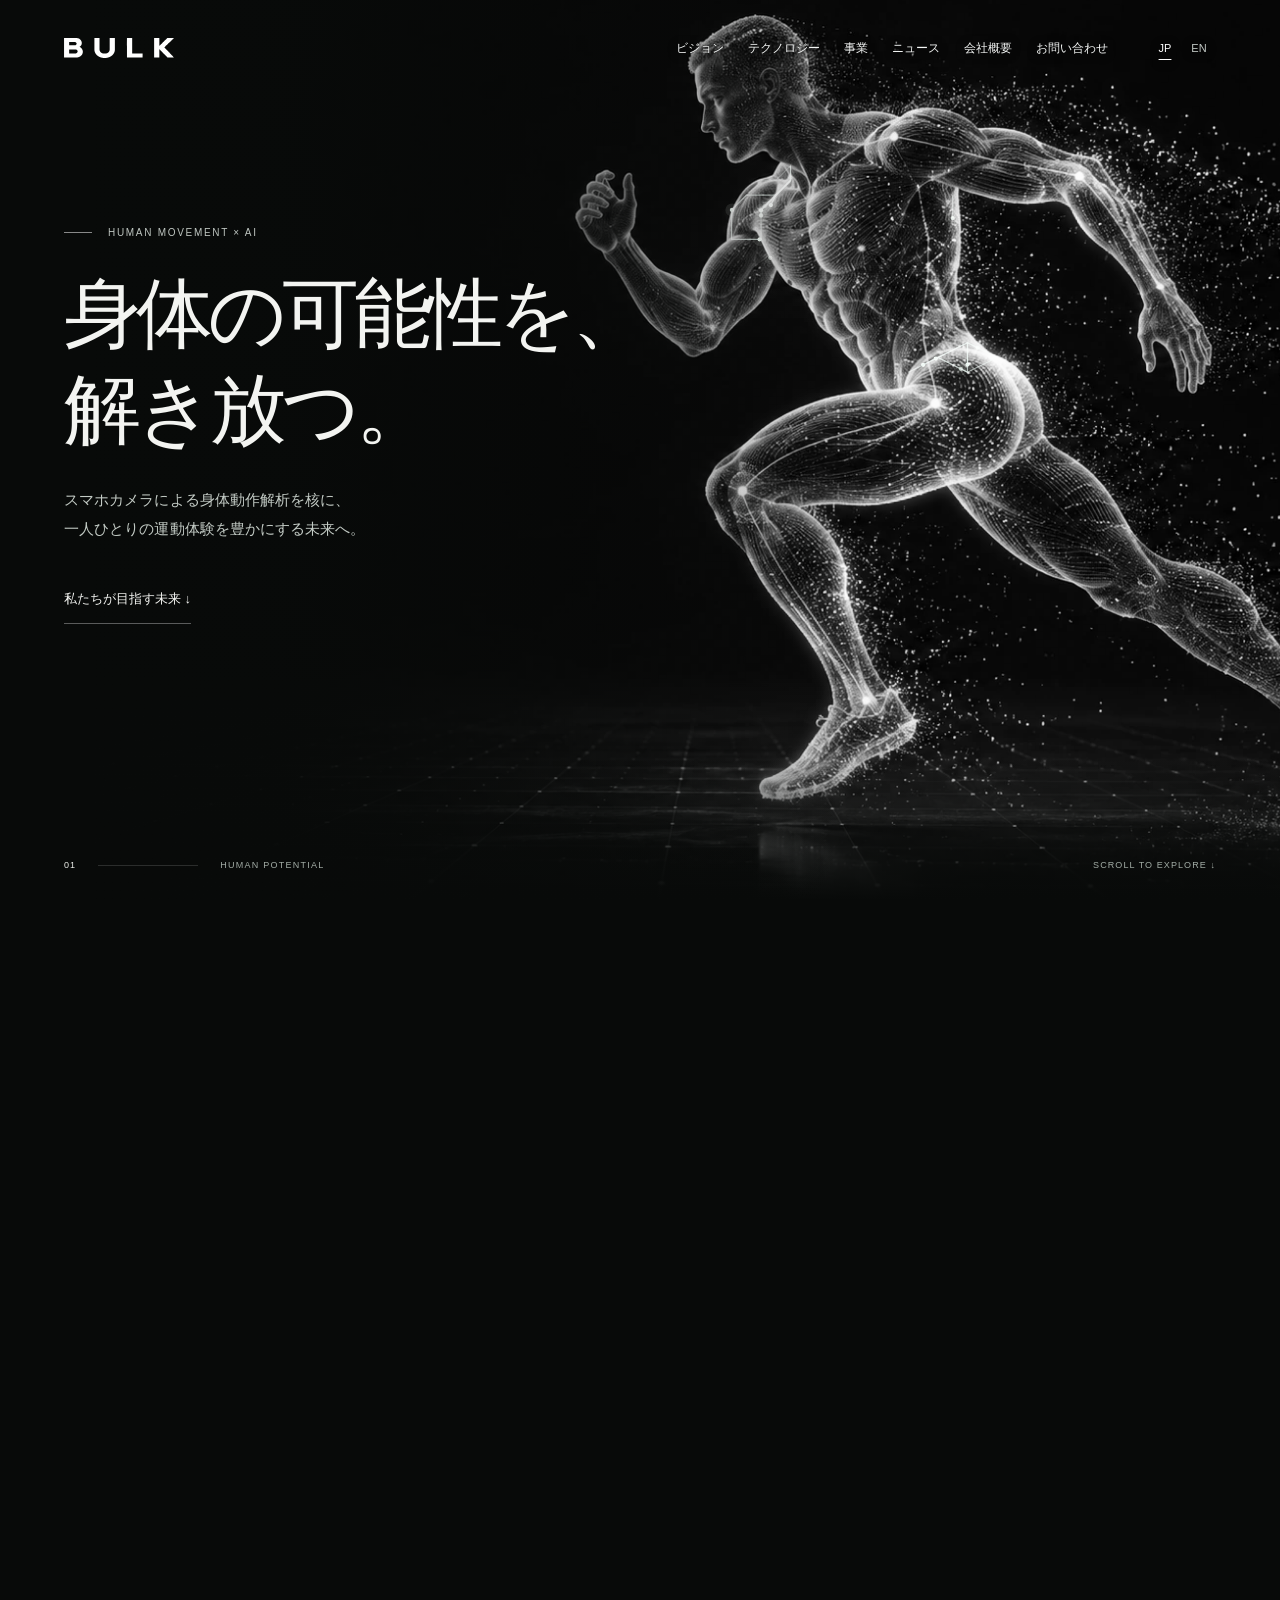
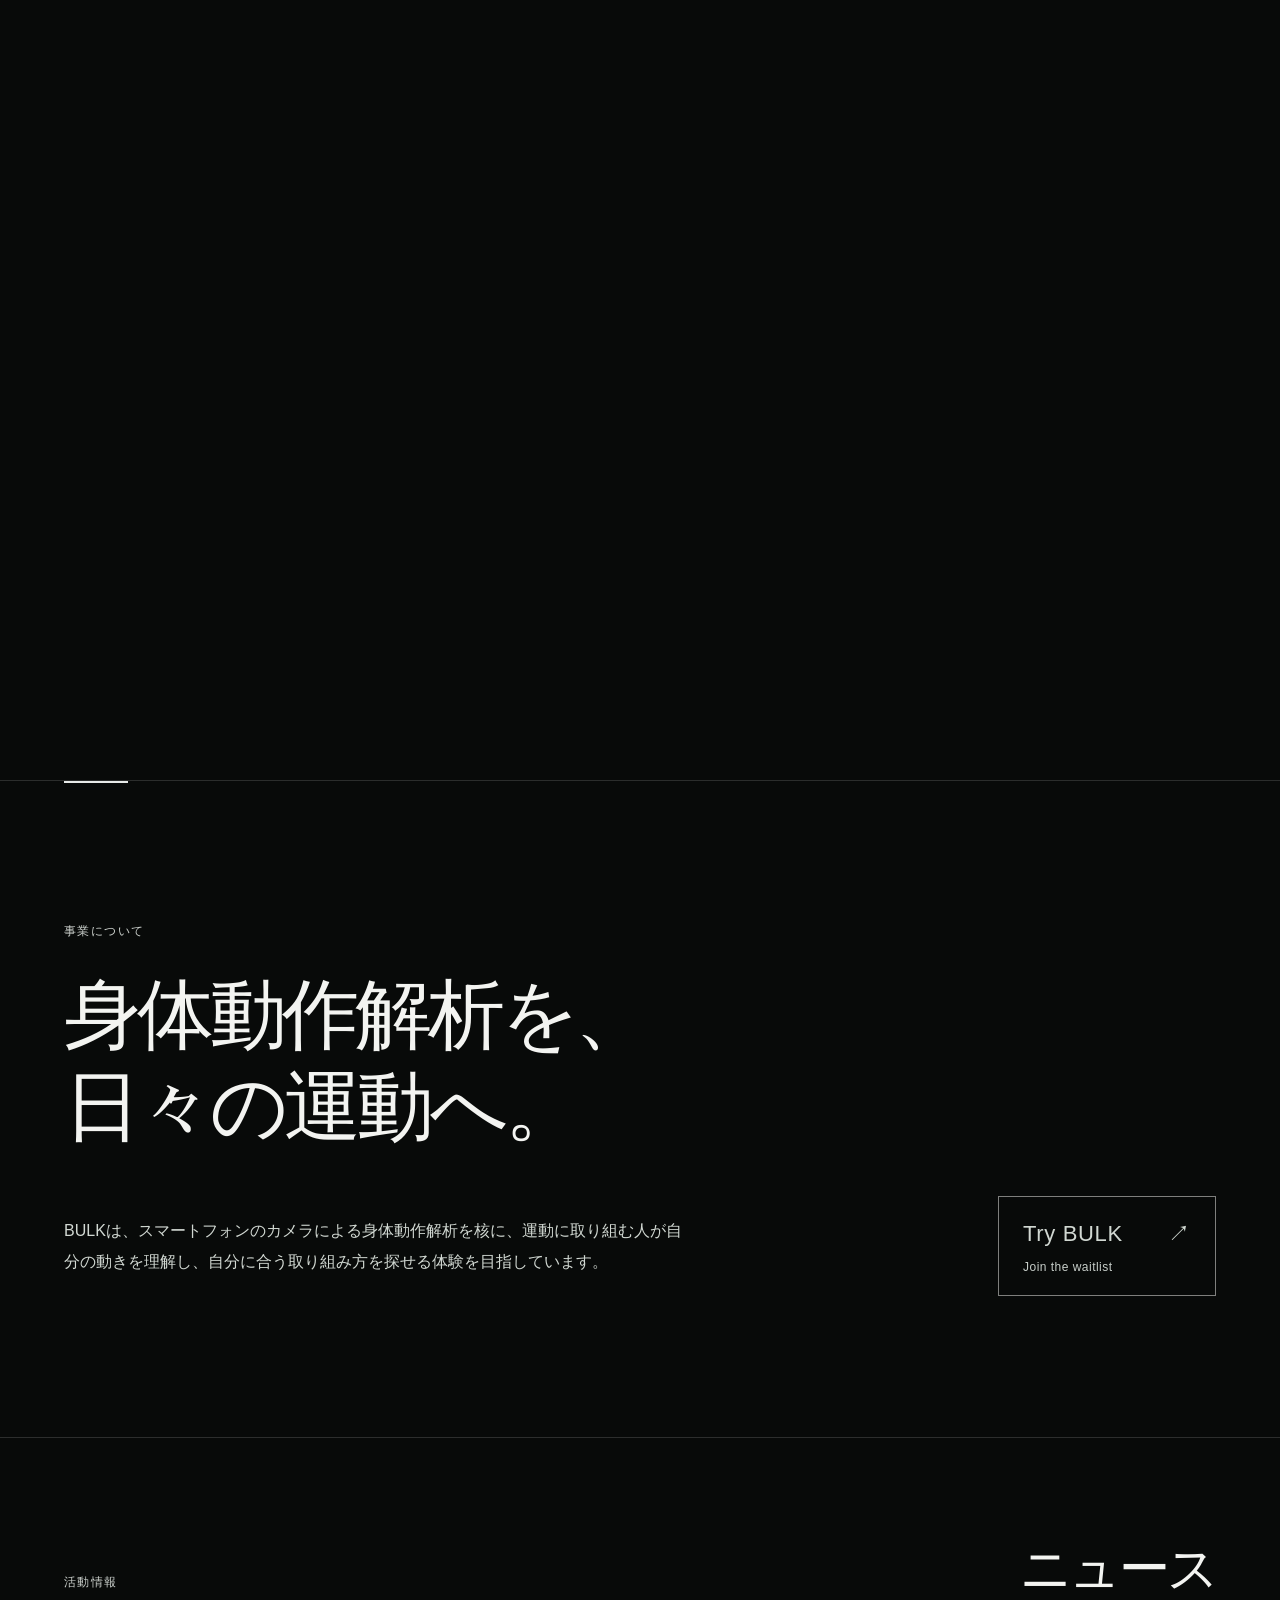
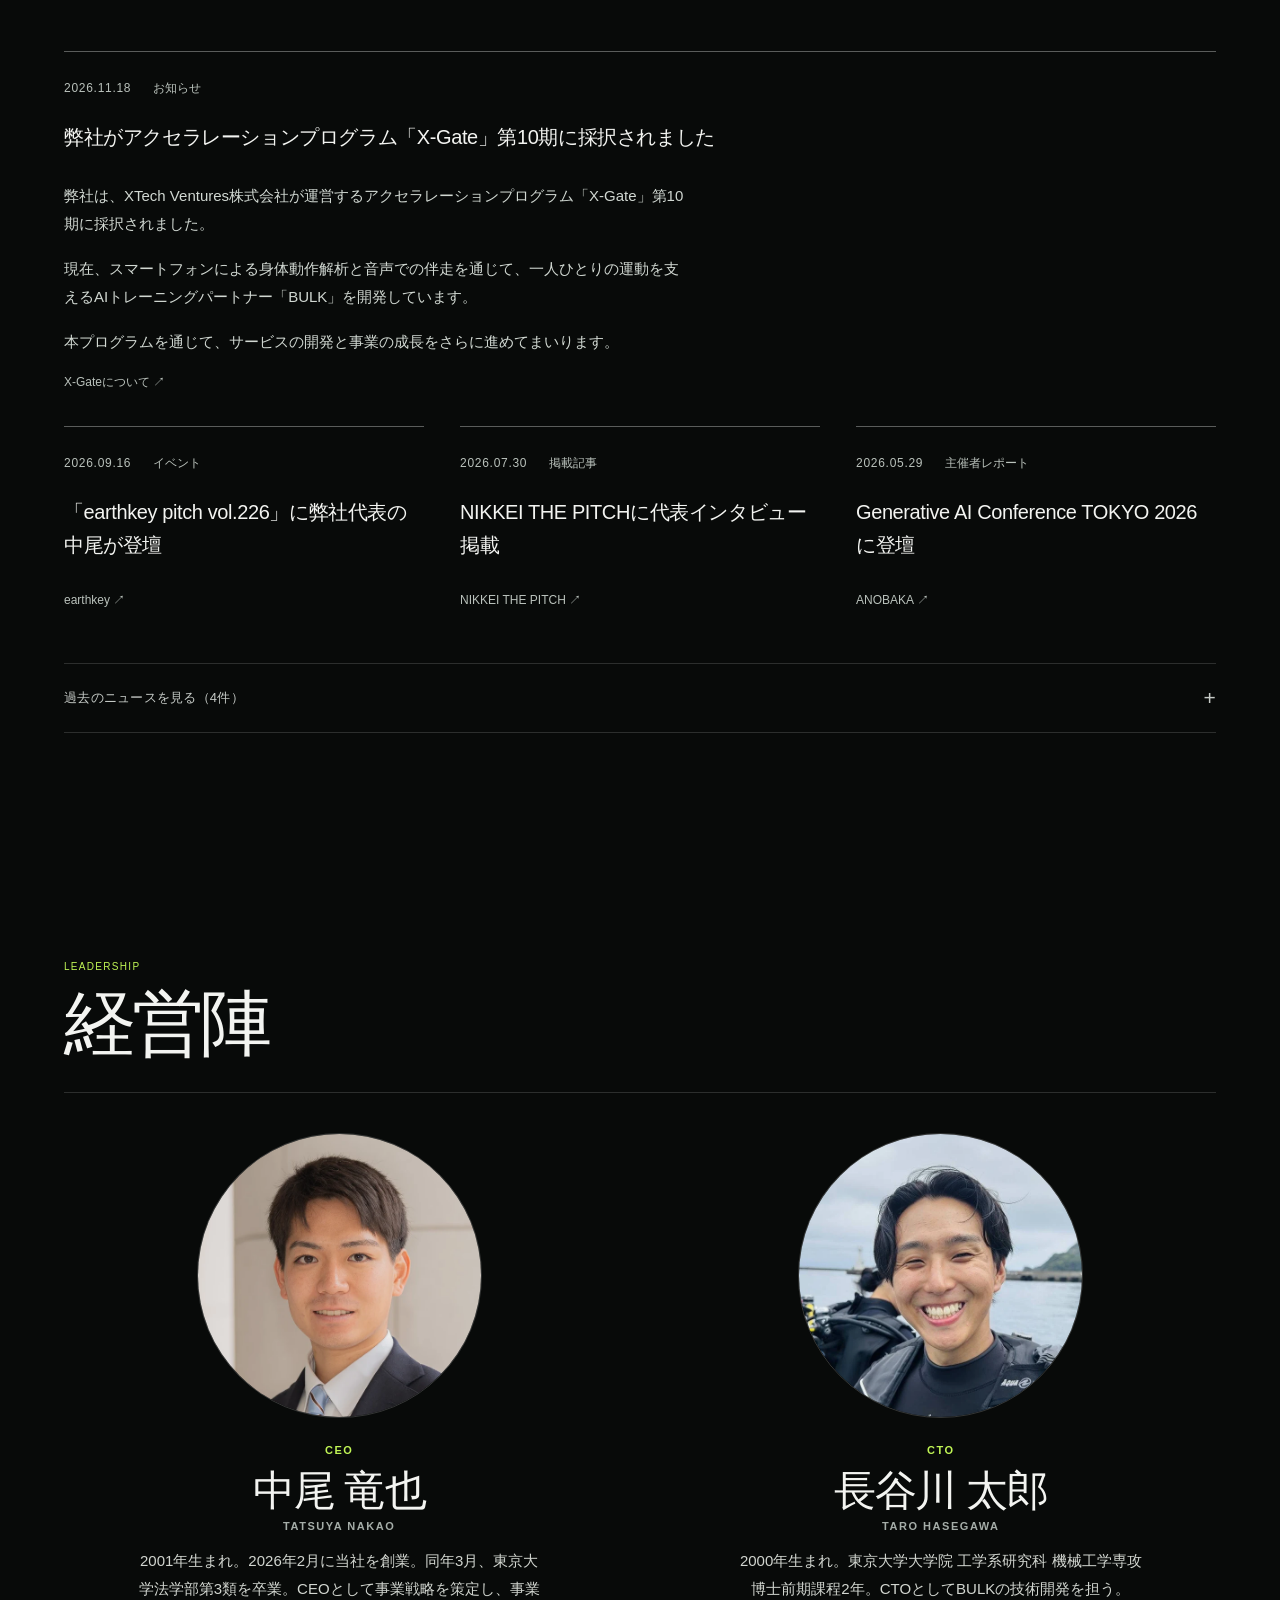
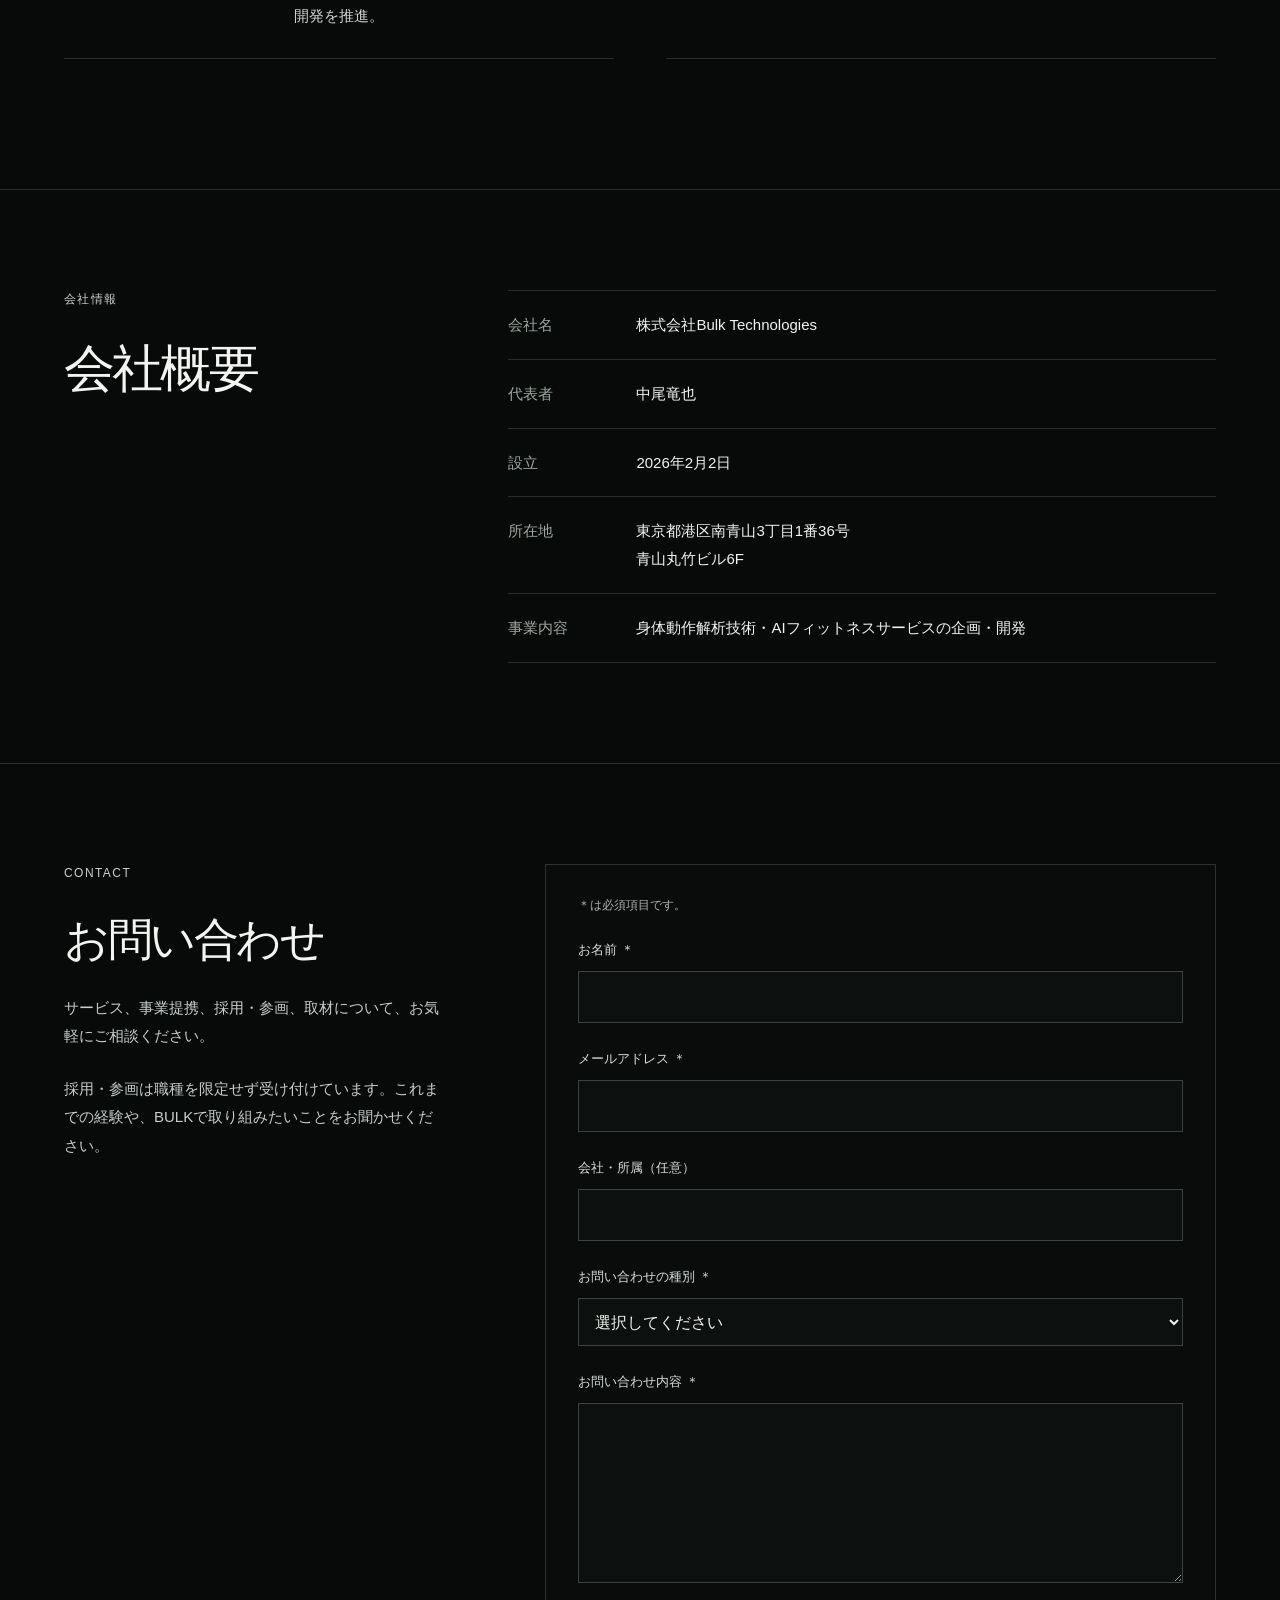
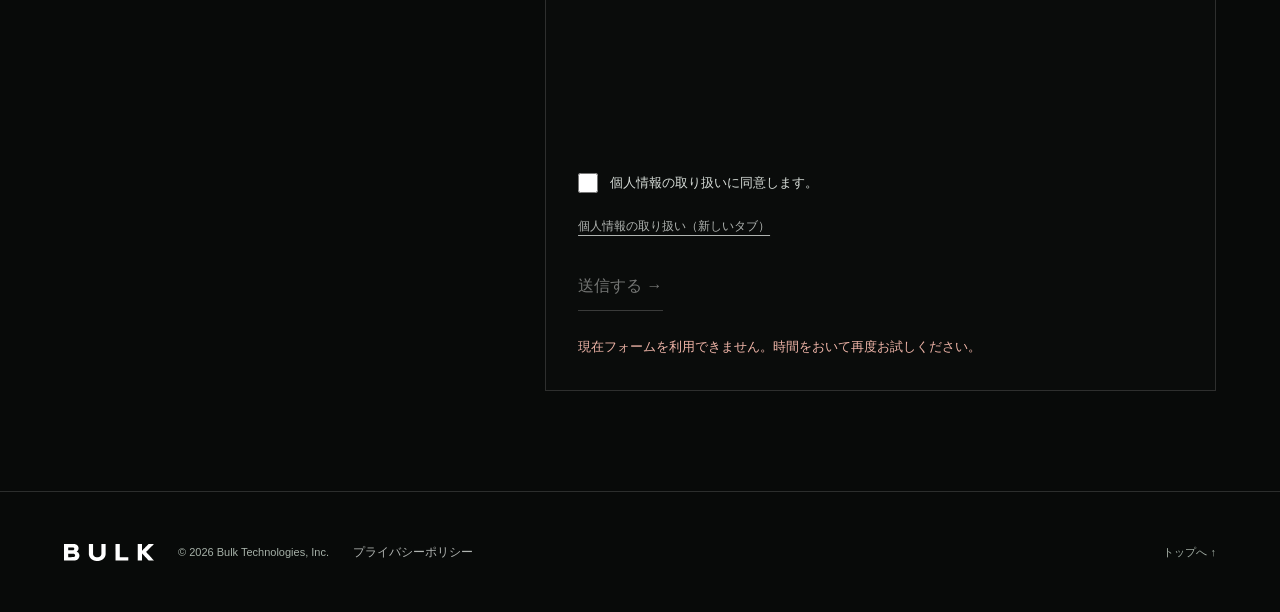
==== commit 4e1a06e3: "Update CEO biography closing sentence as requested" ====
--- a/index.html
+++ b/index.html
@@ -95,7 +95,7 @@
 </div></section>
 
 <section class="leadership section" id="leadership" aria-labelledby="leadership-title"><header class="leadership-heading"><p class="eyebrow" lang="en">LEADERSHIP</p><h2 class="" data-ja="経営陣" data-en="Leadership" id="leadership-title">経営陣</h2></header><div class="leadership-grid">
-<article class="leadership-member" aria-labelledby="nakao-name"><figure class="leadership-portrait"><img src="assets/tatsuya-nakao-leadership.webp" width="630" height="630" loading="lazy" decoding="async" alt="中尾 竜也の顔写真" data-ja-alt="中尾 竜也の顔写真" data-en-alt="Portrait of Tatsuya Nakao"></figure><div class="leadership-profile"><p class="leadership-role" data-ja="CEO" data-en="CEO">CEO</p><h3 class="leadership-name" data-ja="中尾 竜也" data-en="Tatsuya Nakao" id="nakao-name">中尾 竜也</h3><p class="leadership-roman" lang="en">TATSUYA NAKAO</p><p class="leadership-bio" data-ja="2001年生まれ。2026年2月に当社を創業。同年3月、東京大学法学部第3類を卒業。現在はCEOを務める。" data-en="Born in 2001. Founded our company in February 2026 and graduated from the University of Tokyo’s Faculty of Law, Course III, in March of the same year. He currently serves as CEO.">2001年生まれ。2026年2月に当社を創業。同年3月、東京大学法学部第3類を卒業。現在はCEOを務める。</p></div></article>
+<article class="leadership-member" aria-labelledby="nakao-name"><figure class="leadership-portrait"><img src="assets/tatsuya-nakao-leadership.webp" width="630" height="630" loading="lazy" decoding="async" alt="中尾 竜也の顔写真" data-ja-alt="中尾 竜也の顔写真" data-en-alt="Portrait of Tatsuya Nakao"></figure><div class="leadership-profile"><p class="leadership-role" data-ja="CEO" data-en="CEO">CEO</p><h3 class="leadership-name" data-ja="中尾 竜也" data-en="Tatsuya Nakao" id="nakao-name">中尾 竜也</h3><p class="leadership-roman" lang="en">TATSUYA NAKAO</p><p class="leadership-bio" data-ja="2001年生まれ。2026年2月に当社を創業。同年3月、東京大学法学部第3類を卒業。CEOとして事業戦略を策定し、事業開発を推進。" data-en="Born in 2001. Founded our company in February 2026 and graduated from the University of Tokyo’s Faculty of Law, Course III, in March of the same year. As CEO, he sets the company’s business strategy and drives business development.">2001年生まれ。2026年2月に当社を創業。同年3月、東京大学法学部第3類を卒業。CEOとして事業戦略を策定し、事業開発を推進。</p></div></article>
 <article class="leadership-member" aria-labelledby="hasegawa-name"><figure class="leadership-portrait"><img src="assets/taro-hasegawa-leadership.webp" width="630" height="630" loading="lazy" decoding="async" alt="長谷川 太郎の顔写真" data-ja-alt="長谷川 太郎の顔写真" data-en-alt="Portrait of Taro Hasegawa"></figure><div class="leadership-profile"><p class="leadership-role" data-ja="CTO" data-en="CTO">CTO</p><h3 class="leadership-name" data-ja="長谷川 太郎" data-en="Taro Hasegawa" id="hasegawa-name">長谷川 太郎</h3><p class="leadership-roman" lang="en">TARO HASEGAWA</p><p class="leadership-bio" data-ja="2000年生まれ。東京大学大学院 工学系研究科 機械工学専攻 博士前期課程2年。CTOとしてBULKの技術開発を担う。" data-en="Born in 2000. A second-year master’s student in Mechanical Engineering at the University of Tokyo’s Graduate School of Engineering. As CTO, he is responsible for BULK’s technology development.">2000年生まれ。東京大学大学院 工学系研究科 機械工学専攻 博士前期課程2年。CTOとしてBULKの技術開発を担う。</p></div></article>
 </div></section>
 <section class="company section" data-reveal id="company"><p data-ja="会社情報" data-en="COMPANY" class="eyebrow">会社情報</p><div class="company-intro"><h2 data-ja="会社概要" data-en="Company profile" >会社概要</h2></div><div class="company-details"><dl><div><dt data-ja="会社名" data-en="Company name" >会社名</dt><dd data-ja="株式会社Bulk Technologies" data-en="Bulk Technologies, Inc." >株式会社Bulk Technologies</dd></div><div><dt data-ja="代表者" data-en="Representative" >代表者</dt><dd data-ja="中尾竜也" data-en="Tatsuya Nakao" >中尾竜也</dd></div><div><dt data-ja="設立" data-en="Established" >設立</dt><dd data-ja="2026年2月2日" data-en="February 2, 2026" >2026年2月2日</dd></div><div><dt data-ja="所在地" data-en="Address" >所在地</dt><dd data-ja="東京都港区南青山3丁目1番36号
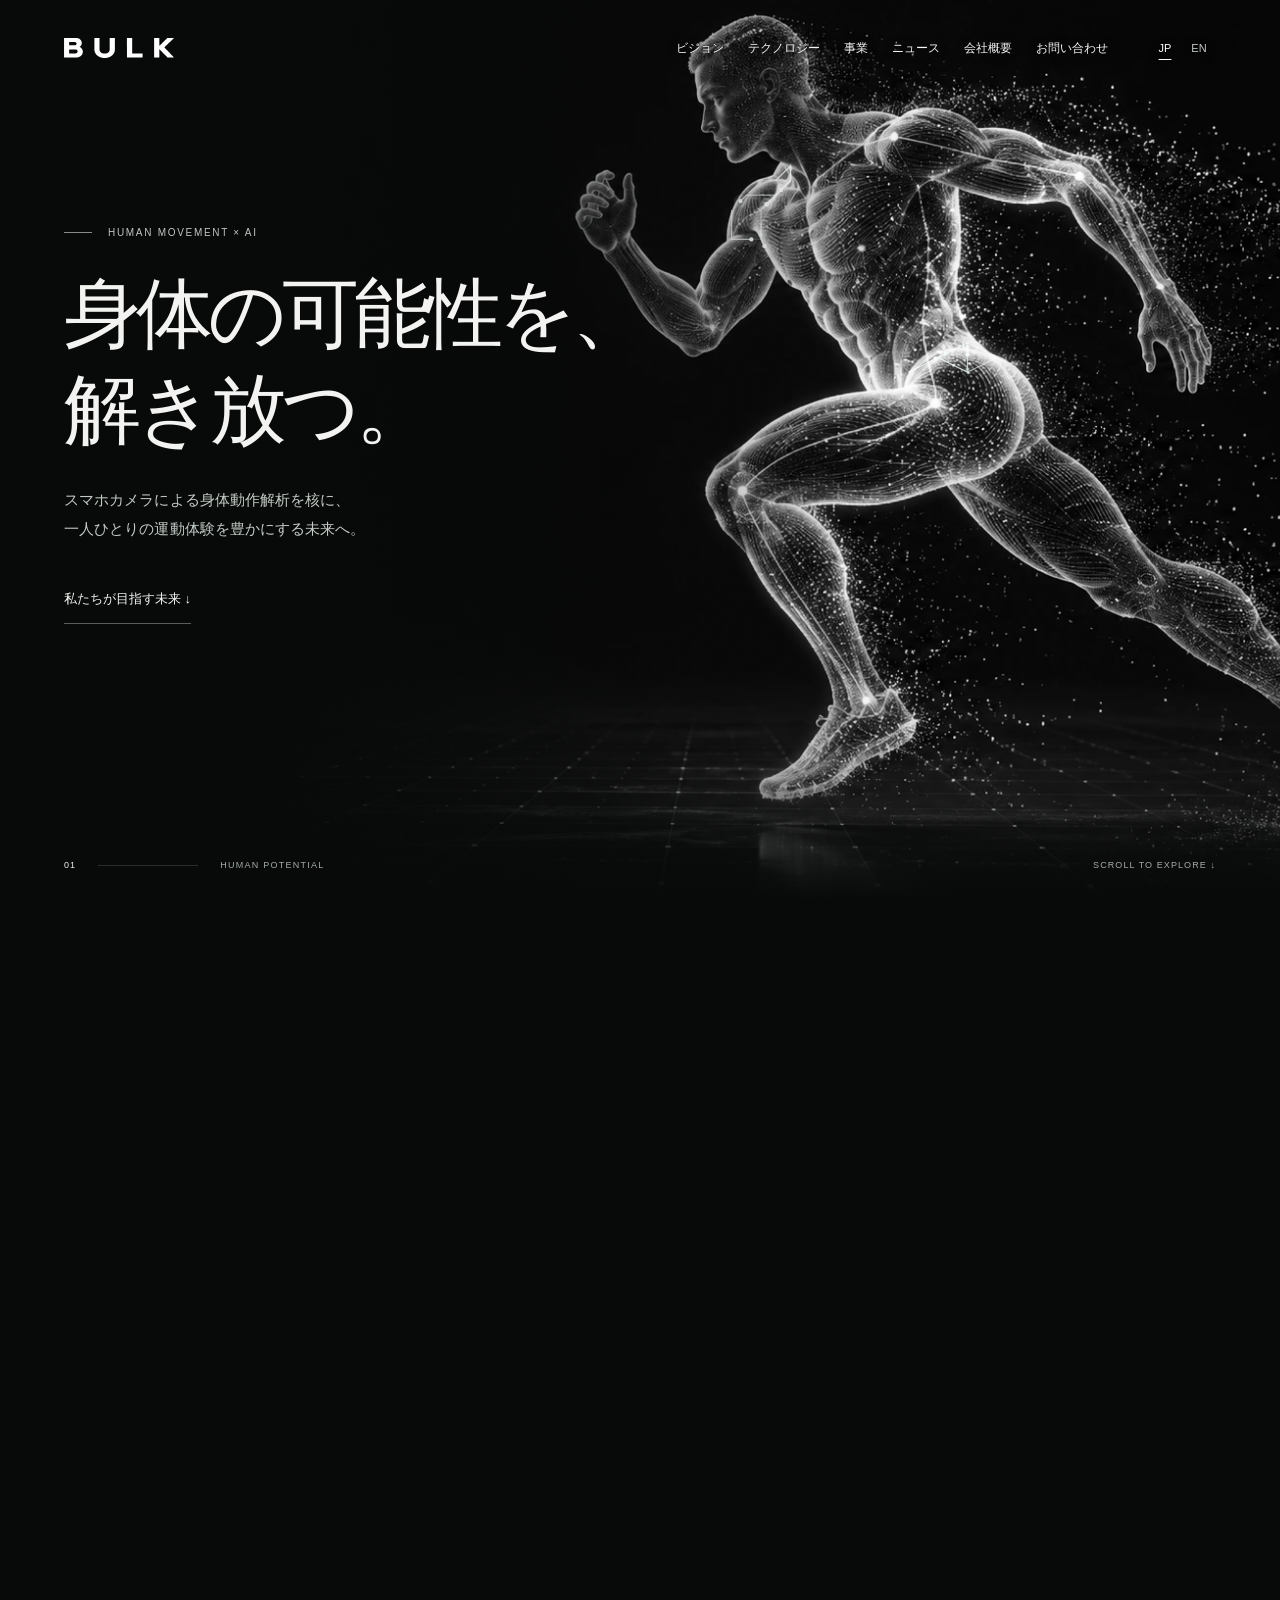
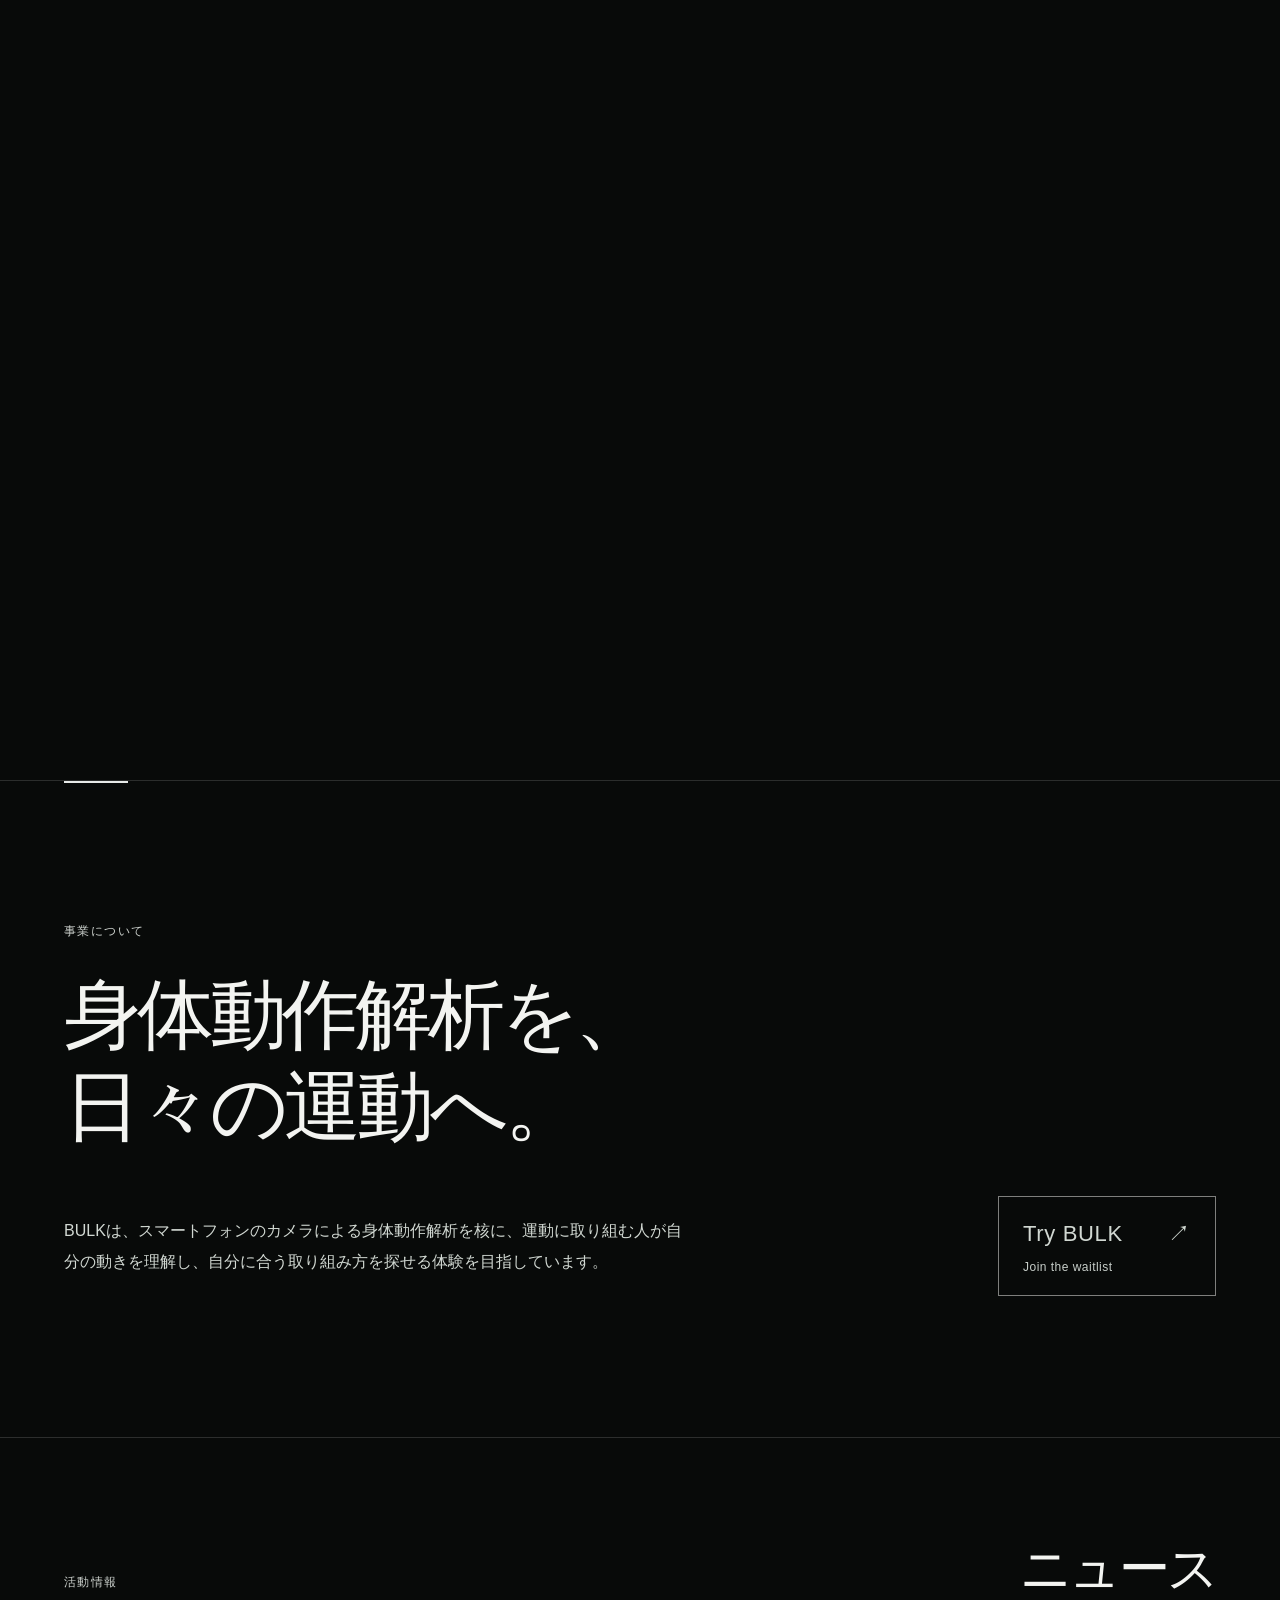
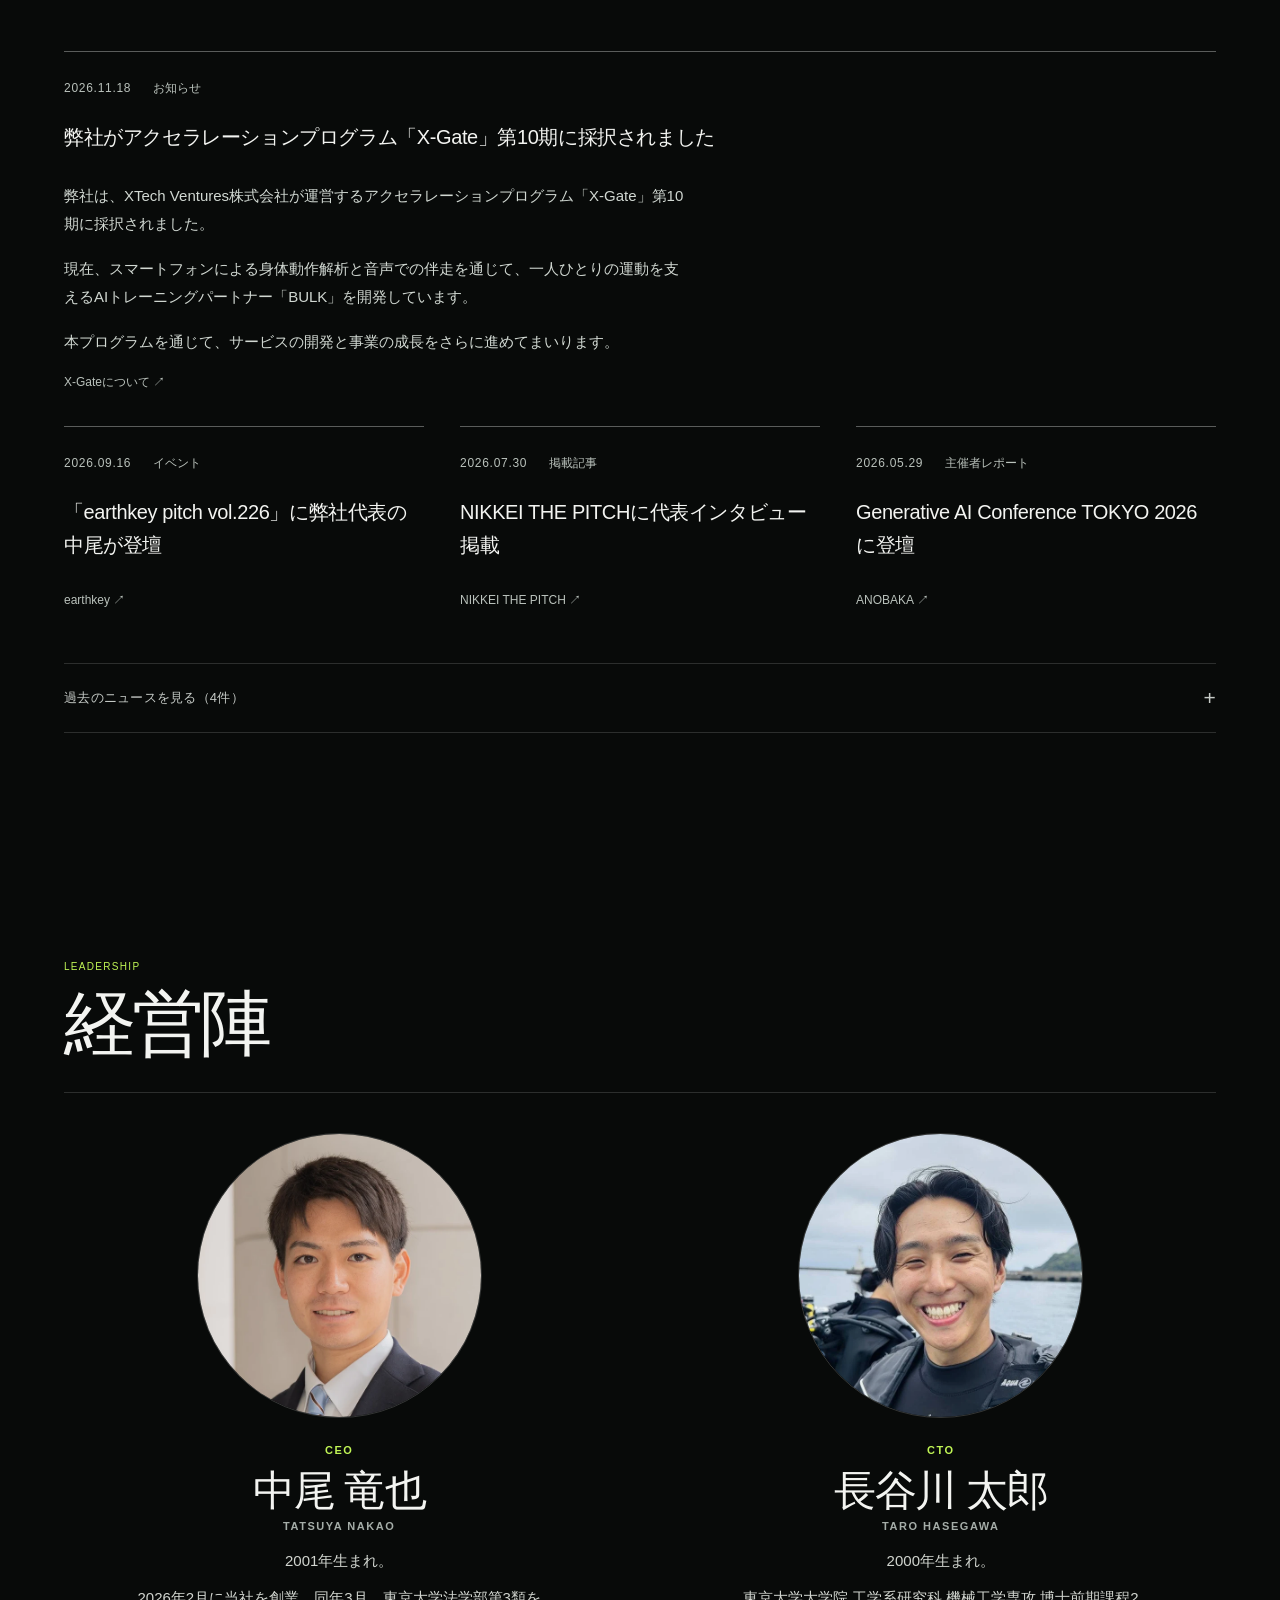
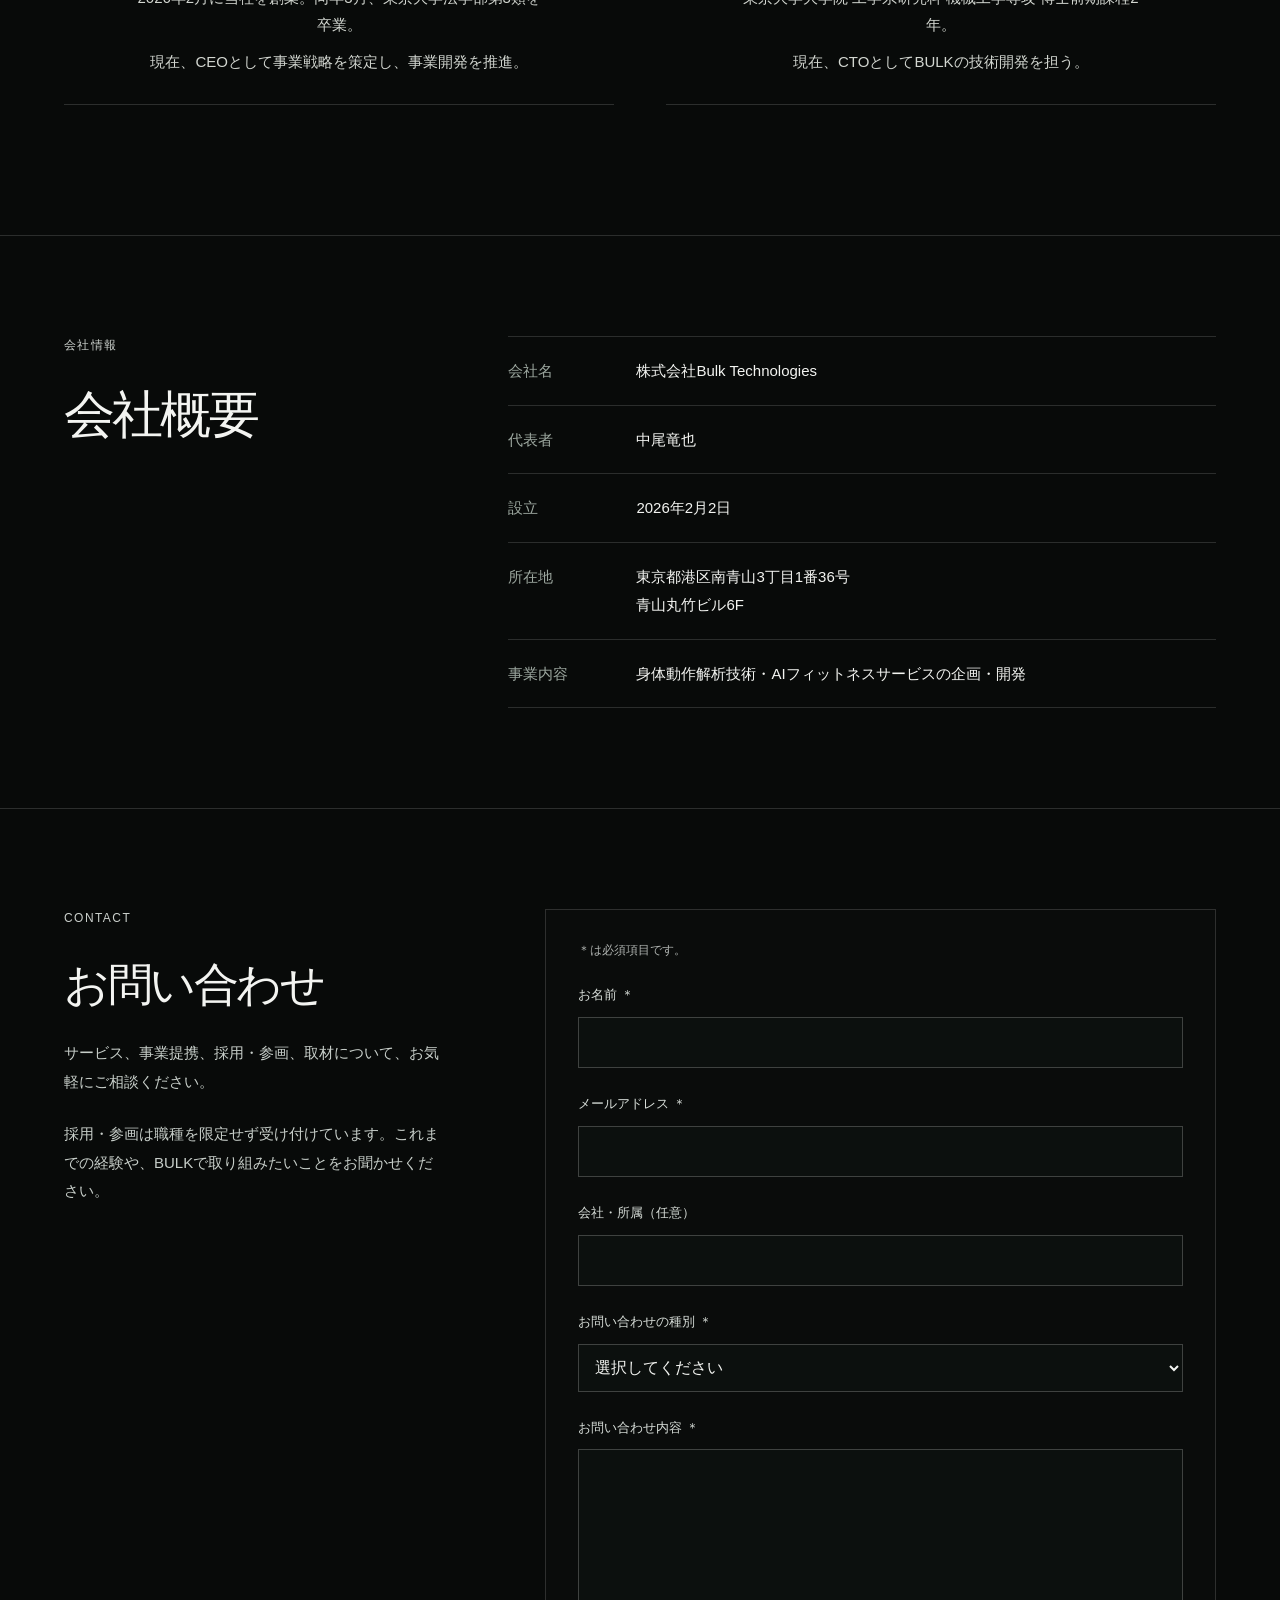
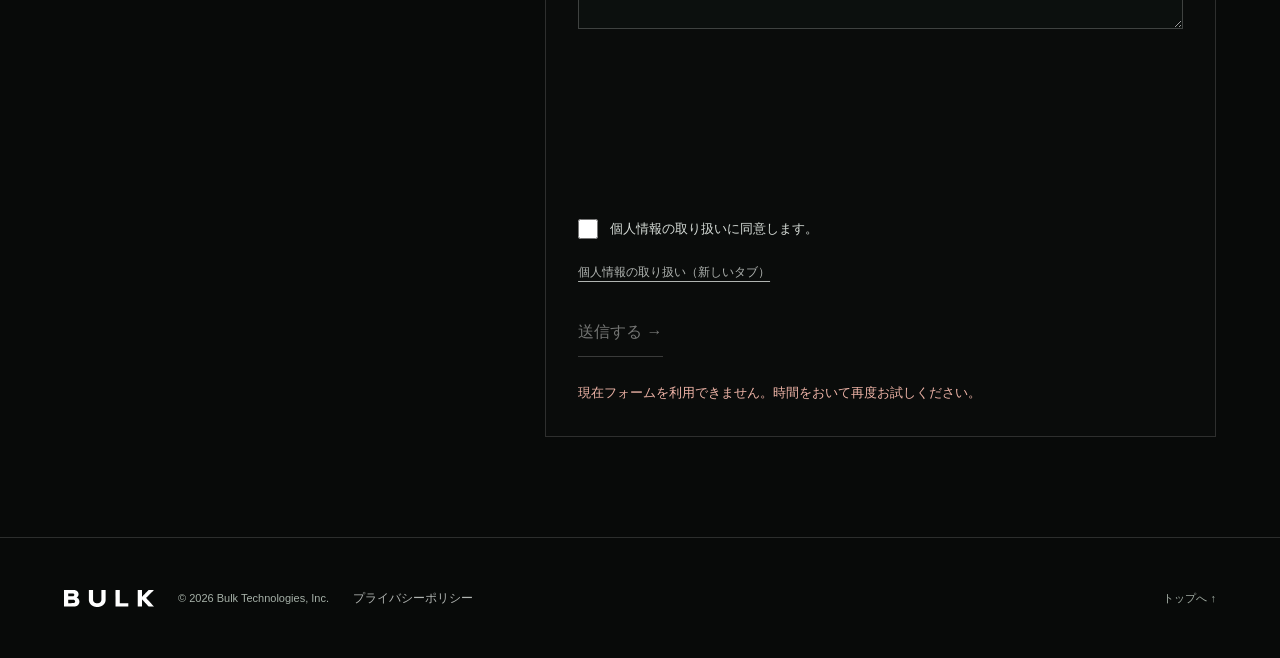
==== commit 8ff25498: "Format leadership biographies as three bilingual paragraphs" ====
--- a/index.html
+++ b/index.html
@@ -95,8 +95,8 @@
 </div></section>
 
 <section class="leadership section" id="leadership" aria-labelledby="leadership-title"><header class="leadership-heading"><p class="eyebrow" lang="en">LEADERSHIP</p><h2 class="" data-ja="経営陣" data-en="Leadership" id="leadership-title">経営陣</h2></header><div class="leadership-grid">
-<article class="leadership-member" aria-labelledby="nakao-name"><figure class="leadership-portrait"><img src="assets/tatsuya-nakao-leadership.webp" width="630" height="630" loading="lazy" decoding="async" alt="中尾 竜也の顔写真" data-ja-alt="中尾 竜也の顔写真" data-en-alt="Portrait of Tatsuya Nakao"></figure><div class="leadership-profile"><p class="leadership-role" data-ja="CEO" data-en="CEO">CEO</p><h3 class="leadership-name" data-ja="中尾 竜也" data-en="Tatsuya Nakao" id="nakao-name">中尾 竜也</h3><p class="leadership-roman" lang="en">TATSUYA NAKAO</p><p class="leadership-bio" data-ja="2001年生まれ。2026年2月に当社を創業。同年3月、東京大学法学部第3類を卒業。CEOとして事業戦略を策定し、事業開発を推進。" data-en="Born in 2001. Founded our company in February 2026 and graduated from the University of Tokyo’s Faculty of Law, Course III, in March of the same year. As CEO, he sets the company’s business strategy and drives business development.">2001年生まれ。2026年2月に当社を創業。同年3月、東京大学法学部第3類を卒業。CEOとして事業戦略を策定し、事業開発を推進。</p></div></article>
-<article class="leadership-member" aria-labelledby="hasegawa-name"><figure class="leadership-portrait"><img src="assets/taro-hasegawa-leadership.webp" width="630" height="630" loading="lazy" decoding="async" alt="長谷川 太郎の顔写真" data-ja-alt="長谷川 太郎の顔写真" data-en-alt="Portrait of Taro Hasegawa"></figure><div class="leadership-profile"><p class="leadership-role" data-ja="CTO" data-en="CTO">CTO</p><h3 class="leadership-name" data-ja="長谷川 太郎" data-en="Taro Hasegawa" id="hasegawa-name">長谷川 太郎</h3><p class="leadership-roman" lang="en">TARO HASEGAWA</p><p class="leadership-bio" data-ja="2000年生まれ。東京大学大学院 工学系研究科 機械工学専攻 博士前期課程2年。CTOとしてBULKの技術開発を担う。" data-en="Born in 2000. A second-year master’s student in Mechanical Engineering at the University of Tokyo’s Graduate School of Engineering. As CTO, he is responsible for BULK’s technology development.">2000年生まれ。東京大学大学院 工学系研究科 機械工学専攻 博士前期課程2年。CTOとしてBULKの技術開発を担う。</p></div></article>
+<article class="leadership-member" aria-labelledby="nakao-name"><figure class="leadership-portrait"><img src="assets/tatsuya-nakao-leadership.webp" width="630" height="630" loading="lazy" decoding="async" alt="中尾 竜也の顔写真" data-ja-alt="中尾 竜也の顔写真" data-en-alt="Portrait of Tatsuya Nakao"></figure><div class="leadership-profile"><p class="leadership-role" data-ja="CEO" data-en="CEO">CEO</p><h3 class="leadership-name" data-ja="中尾 竜也" data-en="Tatsuya Nakao" id="nakao-name">中尾 竜也</h3><p class="leadership-roman" lang="en">TATSUYA NAKAO</p><div class="leadership-bio"><p data-ja="2001年生まれ。" data-en="Born in 2001.">2001年生まれ。</p><p data-ja="2026年2月に当社を創業。同年3月、東京大学法学部第3類を卒業。" data-en="Founded our company in February 2026 and graduated from the University of Tokyo’s Faculty of Law, Course III, in March of the same year.">2026年2月に当社を創業。同年3月、東京大学法学部第3類を卒業。</p><p data-ja="現在、CEOとして事業戦略を策定し、事業開発を推進。" data-en="Currently, as CEO, he sets the company’s business strategy and drives business development.">現在、CEOとして事業戦略を策定し、事業開発を推進。</p></div></div></article>
+<article class="leadership-member" aria-labelledby="hasegawa-name"><figure class="leadership-portrait"><img src="assets/taro-hasegawa-leadership.webp" width="630" height="630" loading="lazy" decoding="async" alt="長谷川 太郎の顔写真" data-ja-alt="長谷川 太郎の顔写真" data-en-alt="Portrait of Taro Hasegawa"></figure><div class="leadership-profile"><p class="leadership-role" data-ja="CTO" data-en="CTO">CTO</p><h3 class="leadership-name" data-ja="長谷川 太郎" data-en="Taro Hasegawa" id="hasegawa-name">長谷川 太郎</h3><p class="leadership-roman" lang="en">TARO HASEGAWA</p><div class="leadership-bio"><p data-ja="2000年生まれ。" data-en="Born in 2000.">2000年生まれ。</p><p data-ja="東京大学大学院 工学系研究科 機械工学専攻 博士前期課程2年。" data-en="A second-year master’s student in Mechanical Engineering at the University of Tokyo’s Graduate School of Engineering.">東京大学大学院 工学系研究科 機械工学専攻 博士前期課程2年。</p><p data-ja="現在、CTOとしてBULKの技術開発を担う。" data-en="Currently, as CTO, he is responsible for BULK’s technology development.">現在、CTOとしてBULKの技術開発を担う。</p></div></div></article>
 </div></section>
 <section class="company section" data-reveal id="company"><p data-ja="会社情報" data-en="COMPANY" class="eyebrow">会社情報</p><div class="company-intro"><h2 data-ja="会社概要" data-en="Company profile" >会社概要</h2></div><div class="company-details"><dl><div><dt data-ja="会社名" data-en="Company name" >会社名</dt><dd data-ja="株式会社Bulk Technologies" data-en="Bulk Technologies, Inc." >株式会社Bulk Technologies</dd></div><div><dt data-ja="代表者" data-en="Representative" >代表者</dt><dd data-ja="中尾竜也" data-en="Tatsuya Nakao" >中尾竜也</dd></div><div><dt data-ja="設立" data-en="Established" >設立</dt><dd data-ja="2026年2月2日" data-en="February 2, 2026" >2026年2月2日</dd></div><div><dt data-ja="所在地" data-en="Address" >所在地</dt><dd data-ja="東京都港区南青山3丁目1番36号
 青山丸竹ビル6F" data-en="Aoyama Marutake Building 6F
--- a/leadership.css
+++ b/leadership.css
@@ -13,4 +13,5 @@
 .leadership-name{font-size:clamp(27px,4vw,42px);font-weight:500;letter-spacing:-.035em;line-height:1.22;margin:0 0 4px}
 .leadership-roman{color:var(--muted);margin-bottom:15px}
 .leadership-bio{font-size:15px;line-height:1.85;color:#d2d6d0;overflow-wrap:anywhere;margin:0 auto;max-width:27em}
+.leadership-bio p{margin:0}.leadership-bio p+p{margin-top:.6em}
 @media(max-width:650px){.leadership-grid{grid-template-columns:1fr;gap:34px}.leadership-heading{padding-bottom:22px;margin-bottom:20px}.leadership-portrait{width:min(76%,245px);margin-top:8px}.leadership-profile{padding:20px 0 23px}.leadership-bio{font-size:14px}}
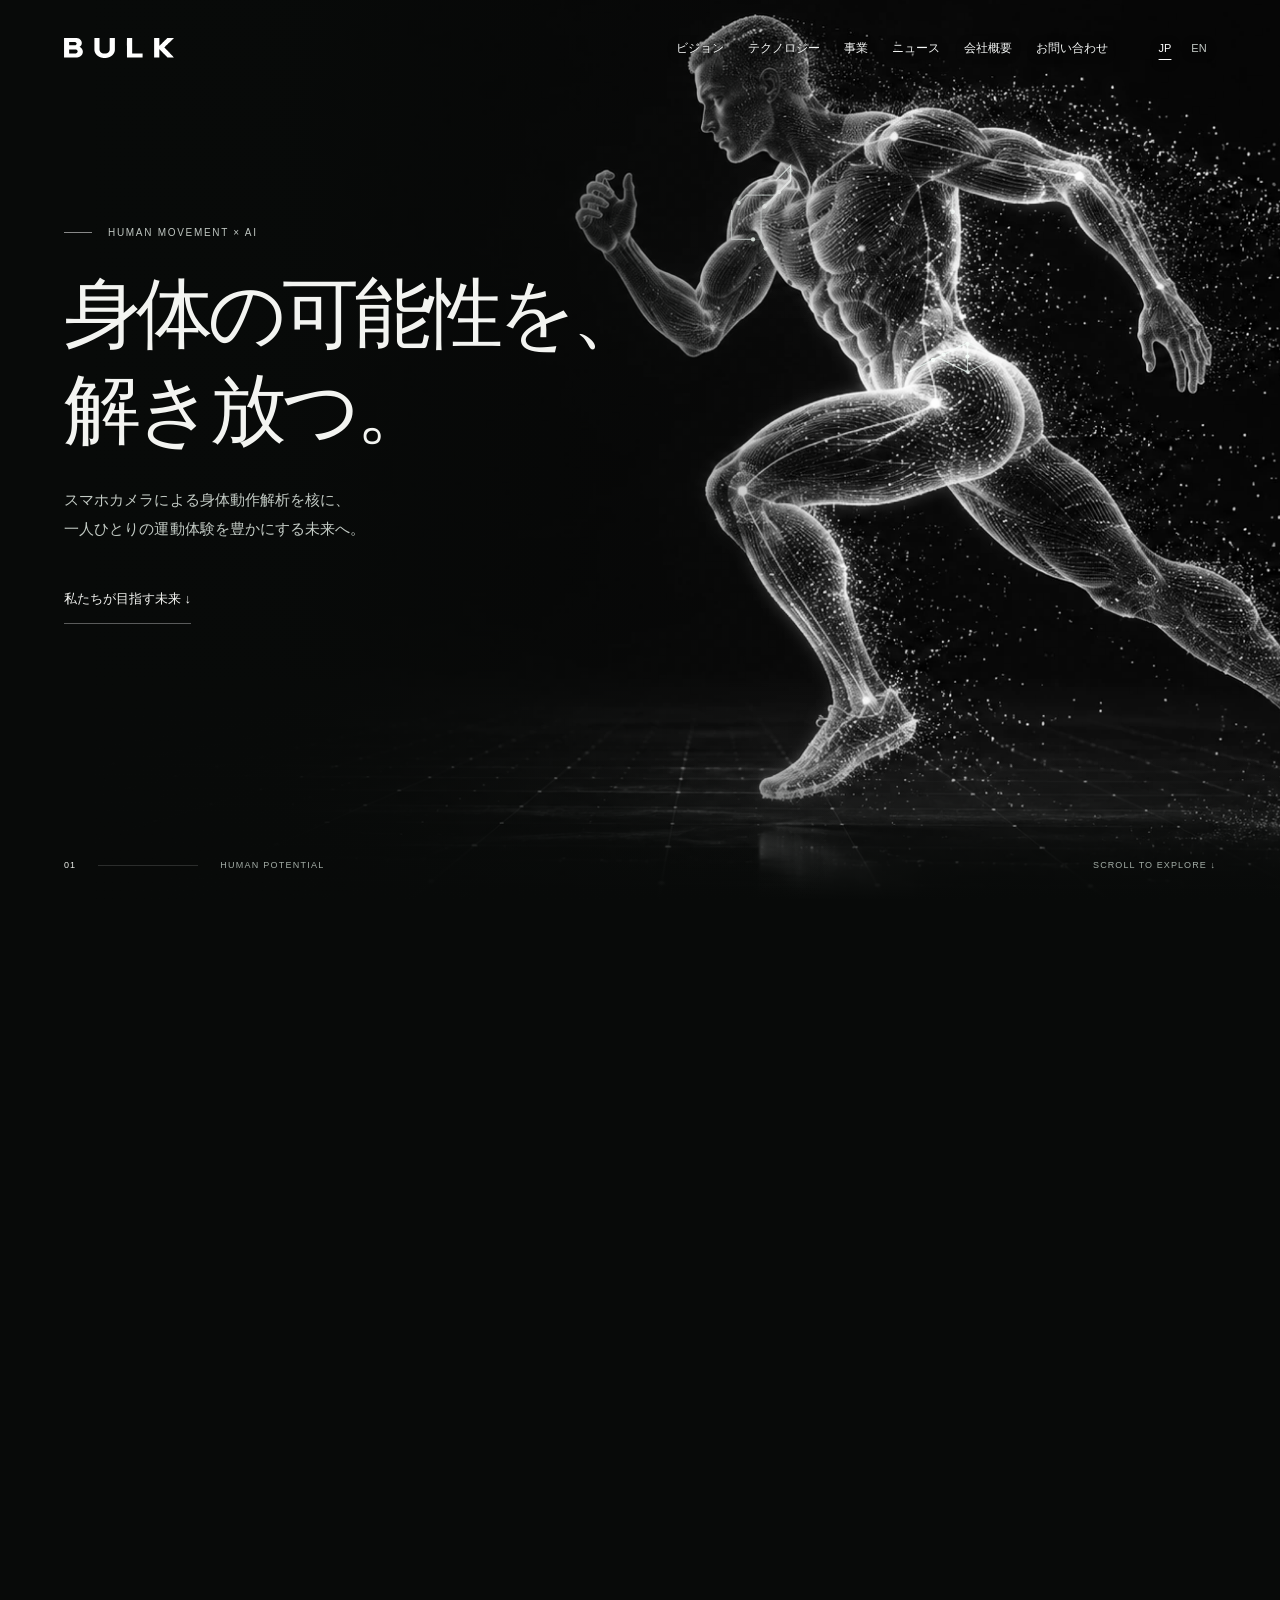
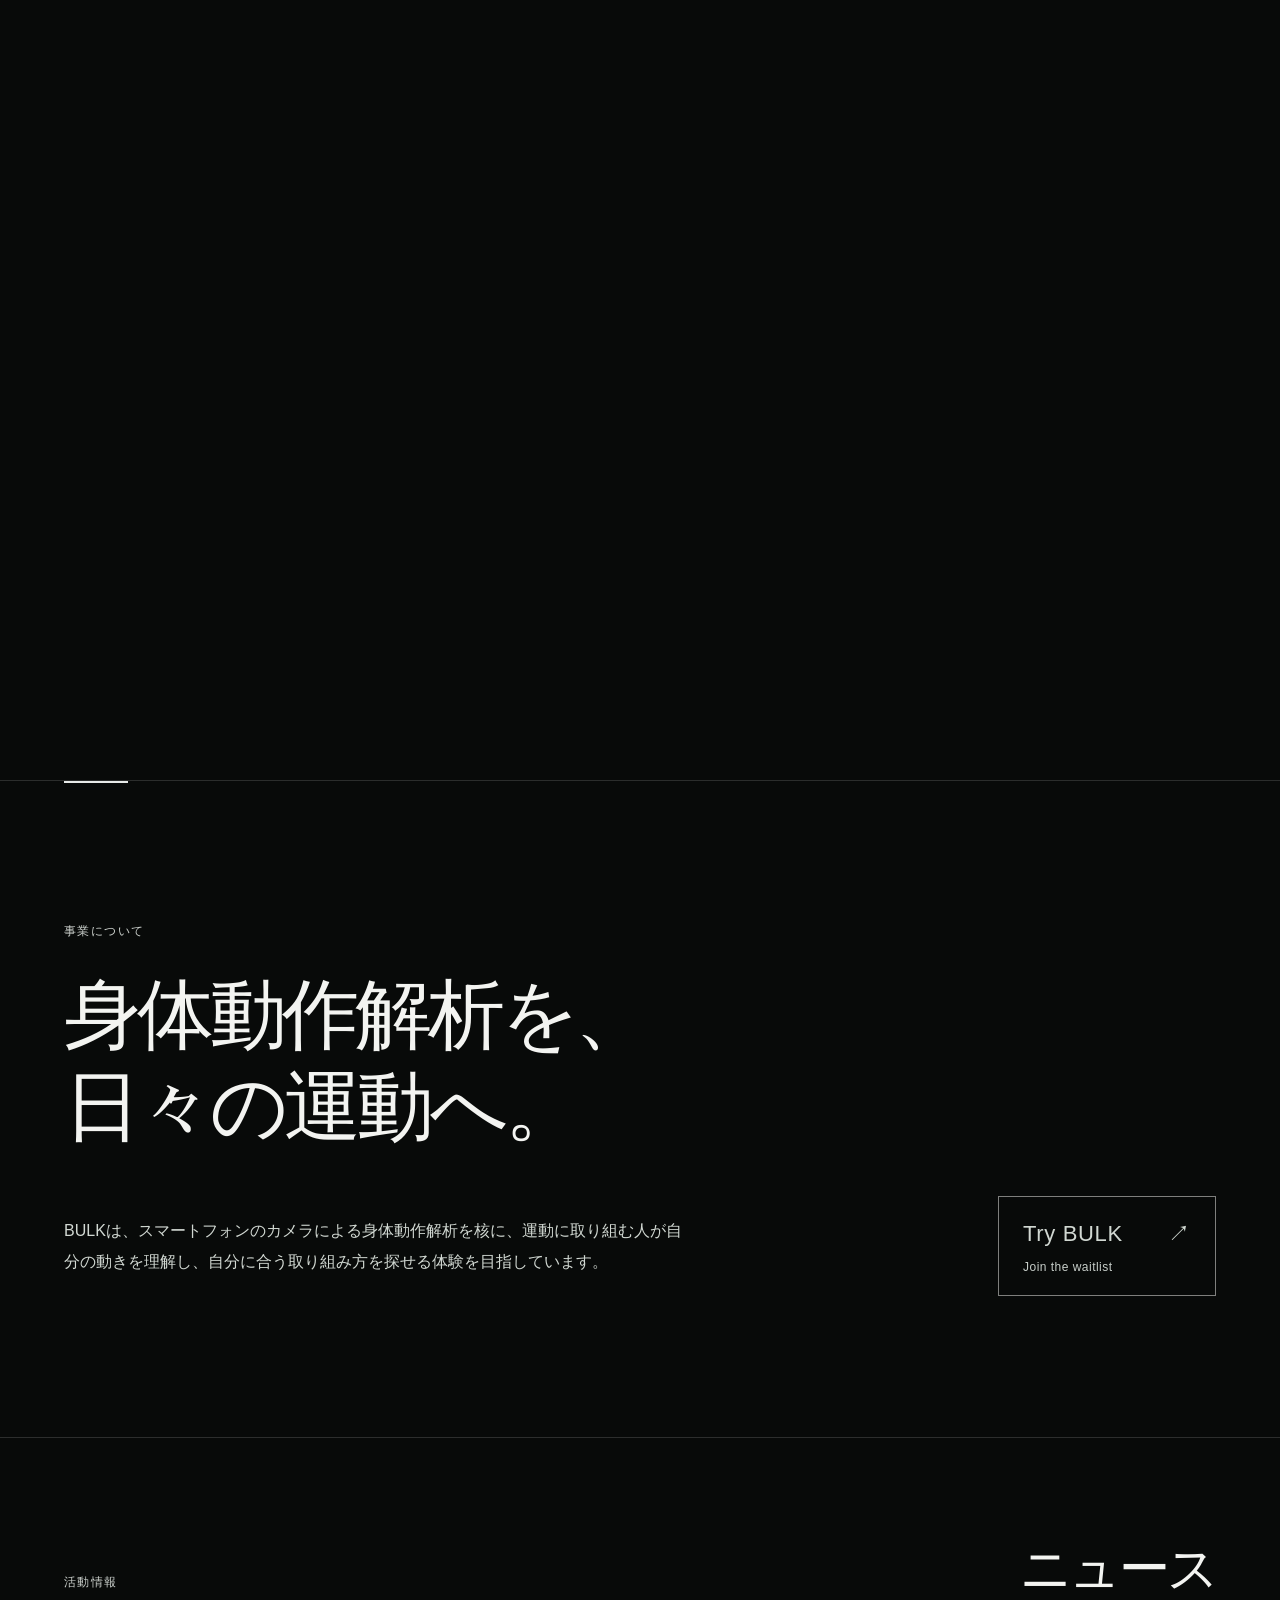
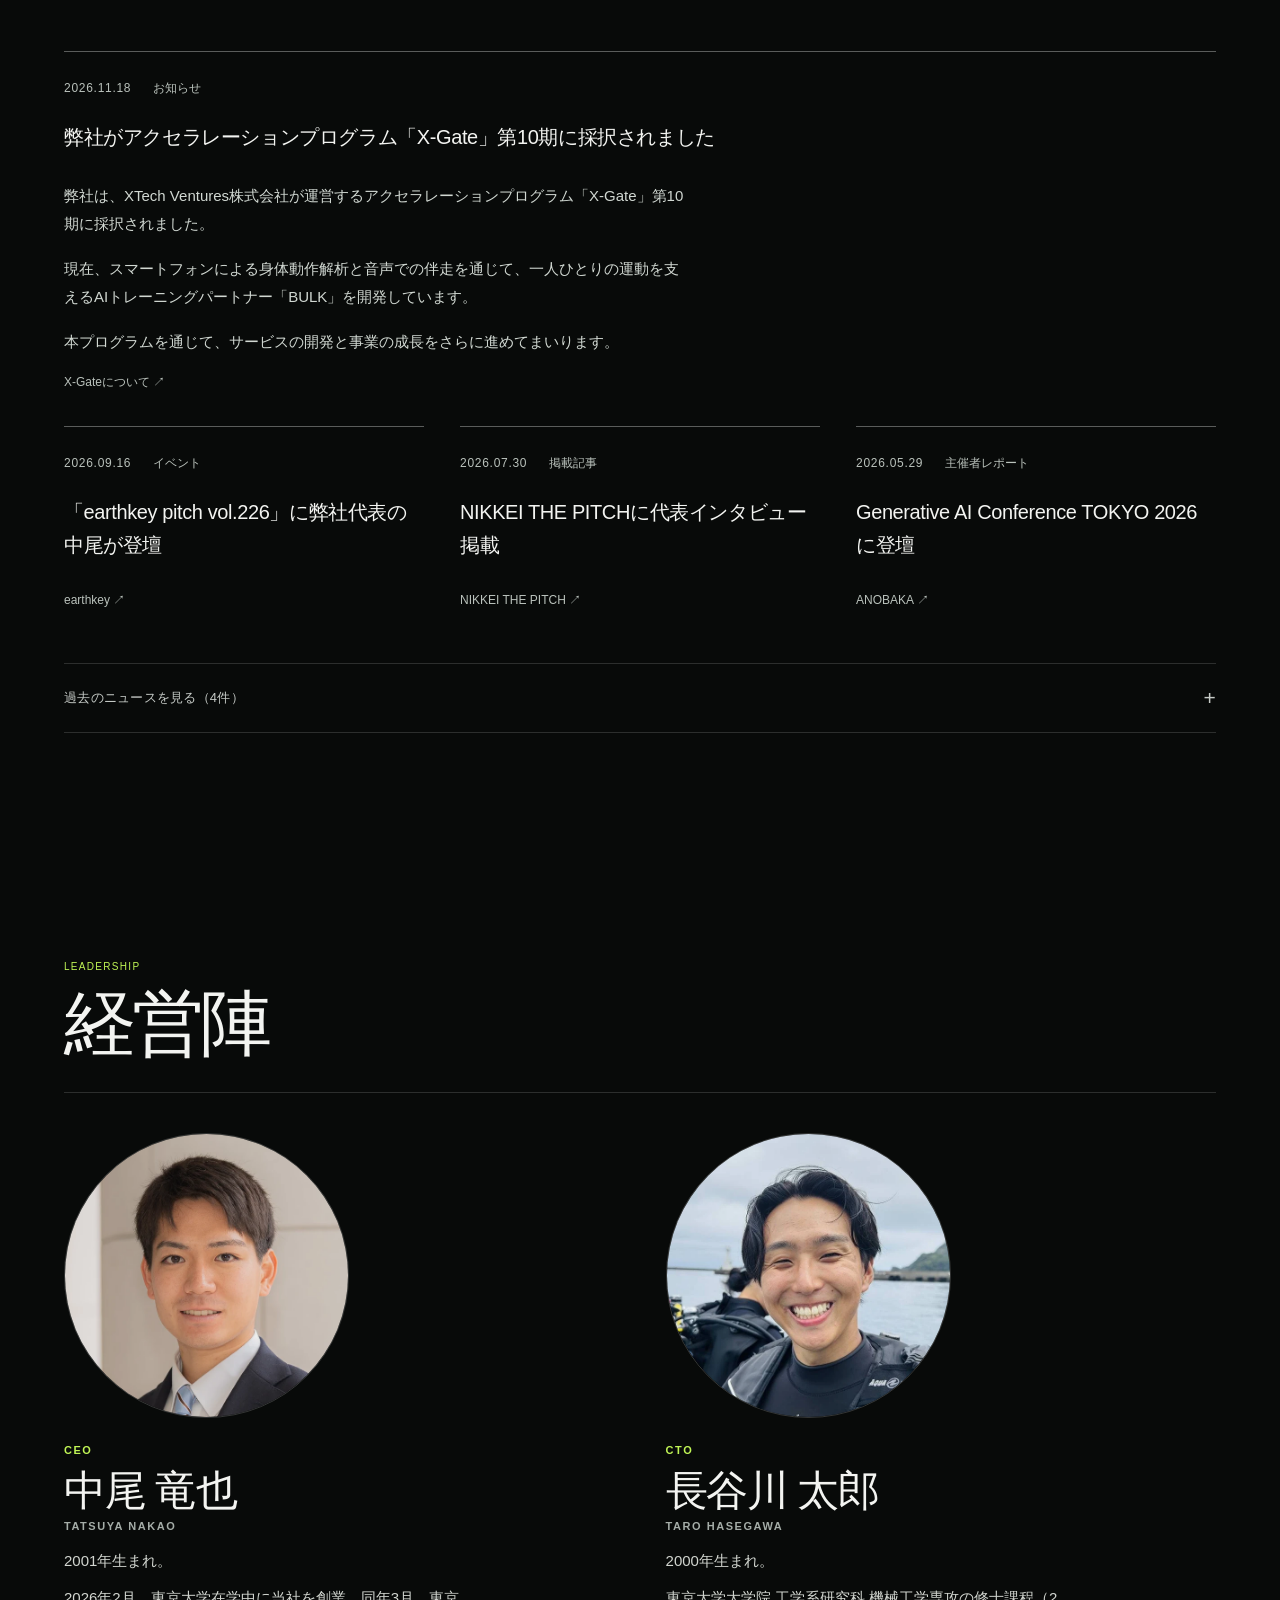
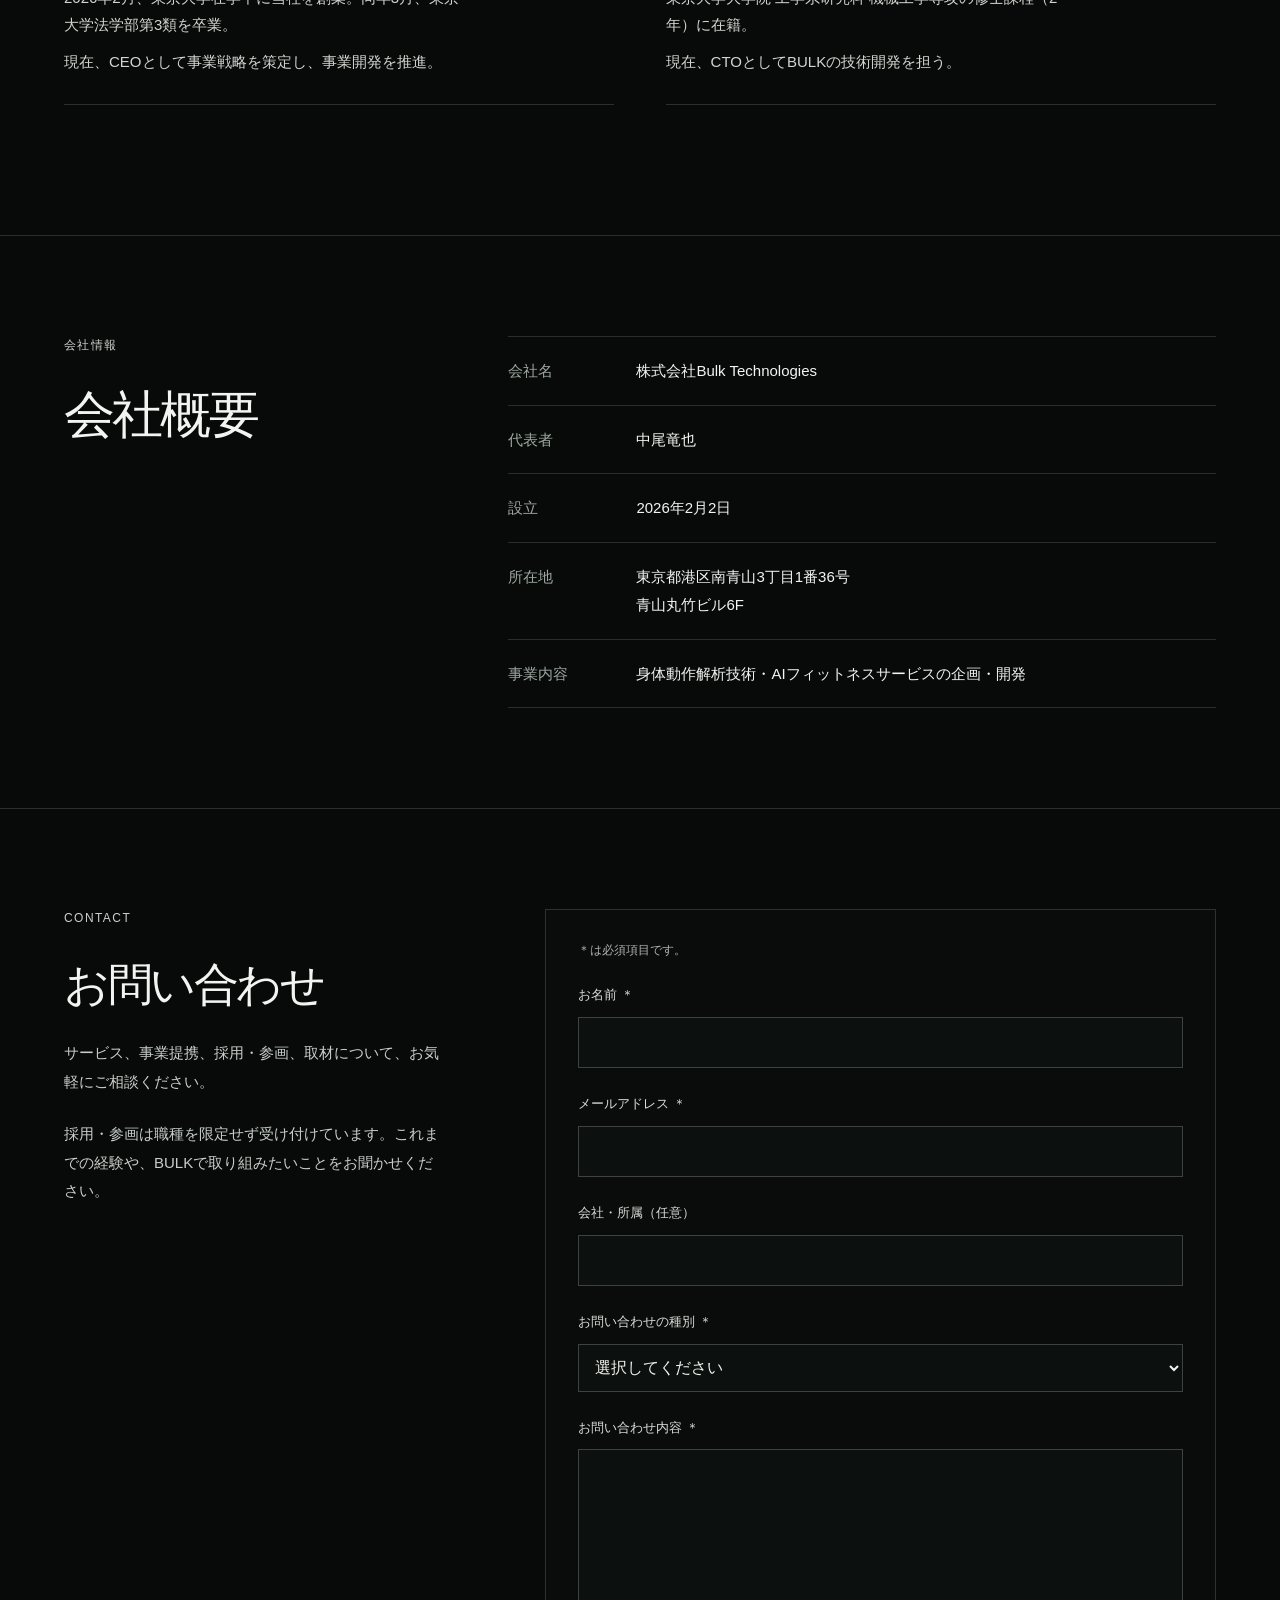
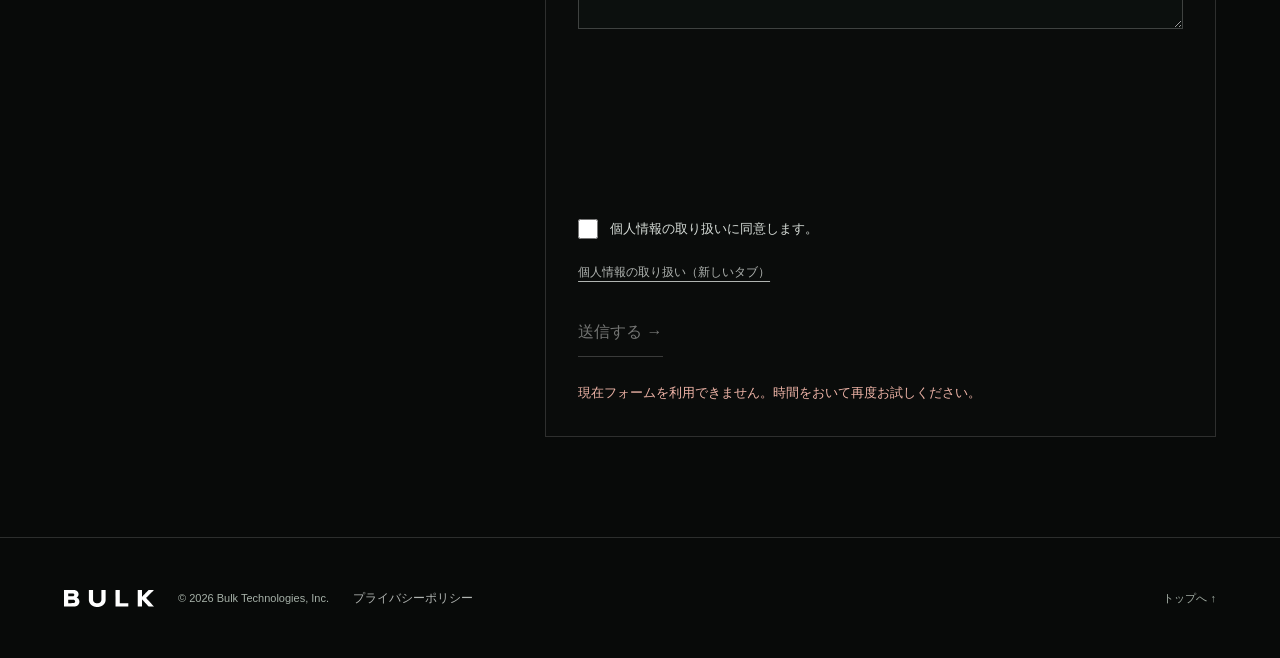
==== commit 870296fb: "Left-align leadership and clarify current biographies" ====
--- a/index.html
+++ b/index.html
@@ -95,8 +95,8 @@
 </div></section>
 
 <section class="leadership section" id="leadership" aria-labelledby="leadership-title"><header class="leadership-heading"><p class="eyebrow" lang="en">LEADERSHIP</p><h2 class="" data-ja="経営陣" data-en="Leadership" id="leadership-title">経営陣</h2></header><div class="leadership-grid">
-<article class="leadership-member" aria-labelledby="nakao-name"><figure class="leadership-portrait"><img src="assets/tatsuya-nakao-leadership.webp" width="630" height="630" loading="lazy" decoding="async" alt="中尾 竜也の顔写真" data-ja-alt="中尾 竜也の顔写真" data-en-alt="Portrait of Tatsuya Nakao"></figure><div class="leadership-profile"><p class="leadership-role" data-ja="CEO" data-en="CEO">CEO</p><h3 class="leadership-name" data-ja="中尾 竜也" data-en="Tatsuya Nakao" id="nakao-name">中尾 竜也</h3><p class="leadership-roman" lang="en">TATSUYA NAKAO</p><div class="leadership-bio"><p data-ja="2001年生まれ。" data-en="Born in 2001.">2001年生まれ。</p><p data-ja="2026年2月に当社を創業。同年3月、東京大学法学部第3類を卒業。" data-en="Founded our company in February 2026 and graduated from the University of Tokyo’s Faculty of Law, Course III, in March of the same year.">2026年2月に当社を創業。同年3月、東京大学法学部第3類を卒業。</p><p data-ja="現在、CEOとして事業戦略を策定し、事業開発を推進。" data-en="Currently, as CEO, he sets the company’s business strategy and drives business development.">現在、CEOとして事業戦略を策定し、事業開発を推進。</p></div></div></article>
-<article class="leadership-member" aria-labelledby="hasegawa-name"><figure class="leadership-portrait"><img src="assets/taro-hasegawa-leadership.webp" width="630" height="630" loading="lazy" decoding="async" alt="長谷川 太郎の顔写真" data-ja-alt="長谷川 太郎の顔写真" data-en-alt="Portrait of Taro Hasegawa"></figure><div class="leadership-profile"><p class="leadership-role" data-ja="CTO" data-en="CTO">CTO</p><h3 class="leadership-name" data-ja="長谷川 太郎" data-en="Taro Hasegawa" id="hasegawa-name">長谷川 太郎</h3><p class="leadership-roman" lang="en">TARO HASEGAWA</p><div class="leadership-bio"><p data-ja="2000年生まれ。" data-en="Born in 2000.">2000年生まれ。</p><p data-ja="東京大学大学院 工学系研究科 機械工学専攻 博士前期課程2年。" data-en="A second-year master’s student in Mechanical Engineering at the University of Tokyo’s Graduate School of Engineering.">東京大学大学院 工学系研究科 機械工学専攻 博士前期課程2年。</p><p data-ja="現在、CTOとしてBULKの技術開発を担う。" data-en="Currently, as CTO, he is responsible for BULK’s technology development.">現在、CTOとしてBULKの技術開発を担う。</p></div></div></article>
+<article class="leadership-member" aria-labelledby="nakao-name"><figure class="leadership-portrait"><img src="assets/tatsuya-nakao-leadership.webp" width="630" height="630" loading="lazy" decoding="async" alt="中尾 竜也の顔写真" data-ja-alt="中尾 竜也の顔写真" data-en-alt="Portrait of Tatsuya Nakao"></figure><div class="leadership-profile"><p class="leadership-role" data-ja="CEO" data-en="CEO">CEO</p><h3 class="leadership-name" data-ja="中尾 竜也" data-en="Tatsuya Nakao" id="nakao-name">中尾 竜也</h3><p class="leadership-roman" lang="en">TATSUYA NAKAO</p><div class="leadership-bio"><p data-ja="2001年生まれ。" data-en="Born in 2001.">2001年生まれ。</p><p data-ja="2026年2月、東京大学在学中に当社を創業。同年3月、東京大学法学部第3類を卒業。" data-en="In February 2026, he founded our company while studying at the University of Tokyo. In March 2026, he graduated from the University of Tokyo’s Faculty of Law, Course III.">2026年2月、東京大学在学中に当社を創業。同年3月、東京大学法学部第3類を卒業。</p><p data-ja="現在、CEOとして事業戦略を策定し、事業開発を推進。" data-en="Currently, as CEO, he sets the company’s business strategy and drives business development.">現在、CEOとして事業戦略を策定し、事業開発を推進。</p></div></div></article>
+<article class="leadership-member" aria-labelledby="hasegawa-name"><figure class="leadership-portrait"><img src="assets/taro-hasegawa-leadership.webp" width="630" height="630" loading="lazy" decoding="async" alt="長谷川 太郎の顔写真" data-ja-alt="長谷川 太郎の顔写真" data-en-alt="Portrait of Taro Hasegawa"></figure><div class="leadership-profile"><p class="leadership-role" data-ja="CTO" data-en="CTO">CTO</p><h3 class="leadership-name" data-ja="長谷川 太郎" data-en="Taro Hasegawa" id="hasegawa-name">長谷川 太郎</h3><p class="leadership-roman" lang="en">TARO HASEGAWA</p><div class="leadership-bio"><p data-ja="2000年生まれ。" data-en="Born in 2000.">2000年生まれ。</p><p data-ja="東京大学大学院 工学系研究科 機械工学専攻の修士課程（2年）に在籍。" data-en="Currently enrolled in the second year of the master’s program in Mechanical Engineering at the University of Tokyo’s Graduate School of Engineering.">東京大学大学院 工学系研究科 機械工学専攻の修士課程（2年）に在籍。</p><p data-ja="現在、CTOとしてBULKの技術開発を担う。" data-en="Currently, as CTO, he is responsible for BULK’s technology development.">現在、CTOとしてBULKの技術開発を担う。</p></div></div></article>
 </div></section>
 <section class="company section" data-reveal id="company"><p data-ja="会社情報" data-en="COMPANY" class="eyebrow">会社情報</p><div class="company-intro"><h2 data-ja="会社概要" data-en="Company profile" >会社概要</h2></div><div class="company-details"><dl><div><dt data-ja="会社名" data-en="Company name" >会社名</dt><dd data-ja="株式会社Bulk Technologies" data-en="Bulk Technologies, Inc." >株式会社Bulk Technologies</dd></div><div><dt data-ja="代表者" data-en="Representative" >代表者</dt><dd data-ja="中尾竜也" data-en="Tatsuya Nakao" >中尾竜也</dd></div><div><dt data-ja="設立" data-en="Established" >設立</dt><dd data-ja="2026年2月2日" data-en="February 2, 2026" >2026年2月2日</dd></div><div><dt data-ja="所在地" data-en="Address" >所在地</dt><dd data-ja="東京都港区南青山3丁目1番36号
 青山丸竹ビル6F" data-en="Aoyama Marutake Building 6F
--- a/leadership.css
+++ b/leadership.css
@@ -1,17 +1,17 @@
 
 /* Leadership: approved portrait framing and responsive profiles. */
-.leadership-heading{padding-bottom:28px;border-bottom:1px solid var(--line);margin-bottom:26px}
+.leadership-heading{text-align:left;padding-bottom:28px;border-bottom:1px solid var(--line);margin-bottom:26px}
 .leadership-heading h2{font-size:clamp(40px,6vw,72px);line-height:1.1}
 .leadership-heading .eyebrow{margin-bottom:10px;color:#c0f555}
 .leadership-grid{display:grid;grid-template-columns:repeat(2,minmax(0,1fr));gap:clamp(20px,4vw,52px)}
-.leadership-member{min-width:0;border-bottom:1px solid var(--line);text-align:center}
-.leadership-portrait{width:min(100%,clamp(190px,24vw,285px));aspect-ratio:1;margin:14px auto 0;border-radius:50%;overflow:hidden;border:1px solid #ffffff2e}
+.leadership-member{min-width:0;border-bottom:1px solid var(--line);text-align:left}
+.leadership-portrait{width:min(100%,clamp(190px,24vw,285px));aspect-ratio:1;margin:14px 0 0;border-radius:50%;overflow:hidden;border:1px solid #ffffff2e}
 .leadership-portrait img{width:100%;height:100%;object-fit:cover}
 .leadership-profile{padding:26px 0 28px}
 .leadership-role,.leadership-roman{font-size:11px;font-weight:600;letter-spacing:.14em}
 .leadership-role{color:#c0f555;margin-bottom:9px}
 .leadership-name{font-size:clamp(27px,4vw,42px);font-weight:500;letter-spacing:-.035em;line-height:1.22;margin:0 0 4px}
 .leadership-roman{color:var(--muted);margin-bottom:15px}
-.leadership-bio{font-size:15px;line-height:1.85;color:#d2d6d0;overflow-wrap:anywhere;margin:0 auto;max-width:27em}
+.leadership-bio{font-size:15px;line-height:1.85;color:#d2d6d0;overflow-wrap:anywhere;margin:0;max-width:27em}
 .leadership-bio p{margin:0}.leadership-bio p+p{margin-top:.6em}
-@media(max-width:650px){.leadership-grid{grid-template-columns:1fr;gap:34px}.leadership-heading{padding-bottom:22px;margin-bottom:20px}.leadership-portrait{width:min(76%,245px);margin-top:8px}.leadership-profile{padding:20px 0 23px}.leadership-bio{font-size:14px}}
+@media(max-width:650px){.leadership-grid{grid-template-columns:1fr;gap:34px}.leadership-heading{text-align:left;padding-bottom:22px;margin-bottom:20px}.leadership-portrait{width:min(76%,245px);margin-top:8px}.leadership-profile{padding:20px 0 23px}.leadership-bio{font-size:14px}}
